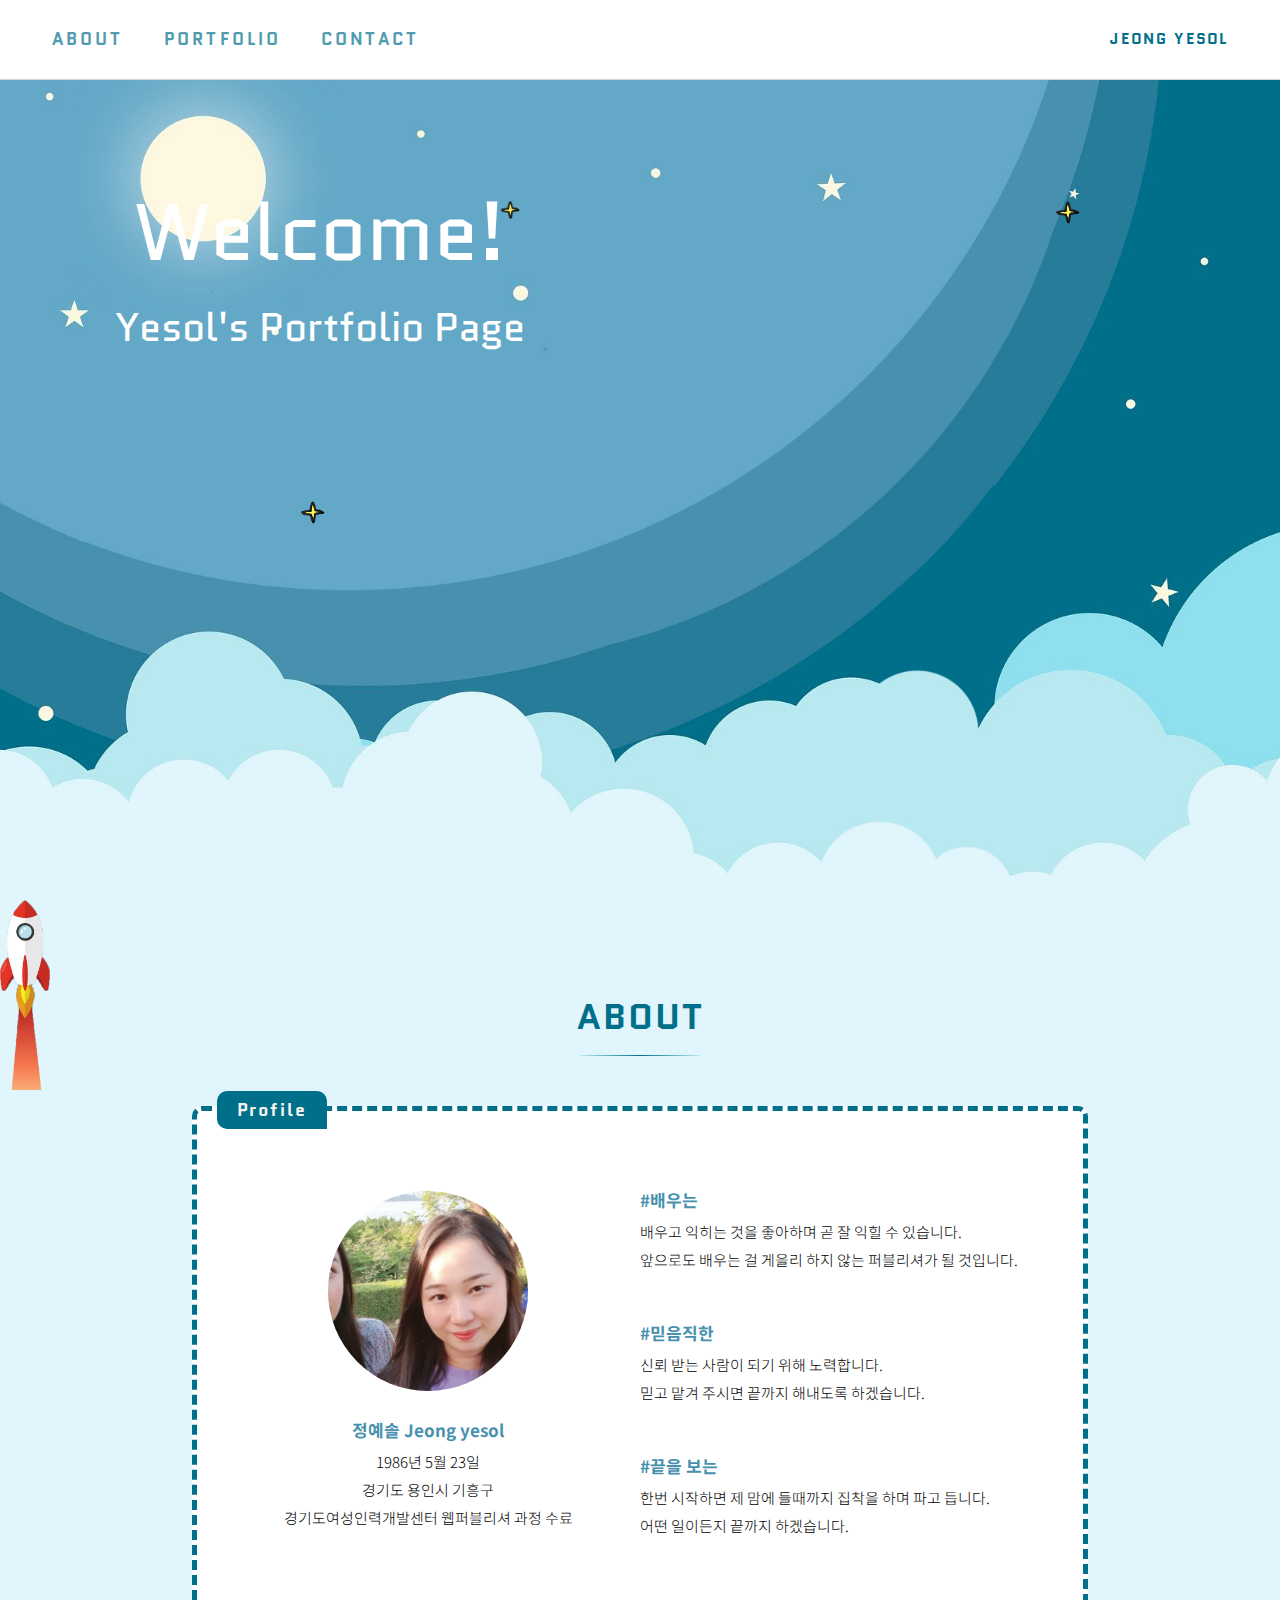
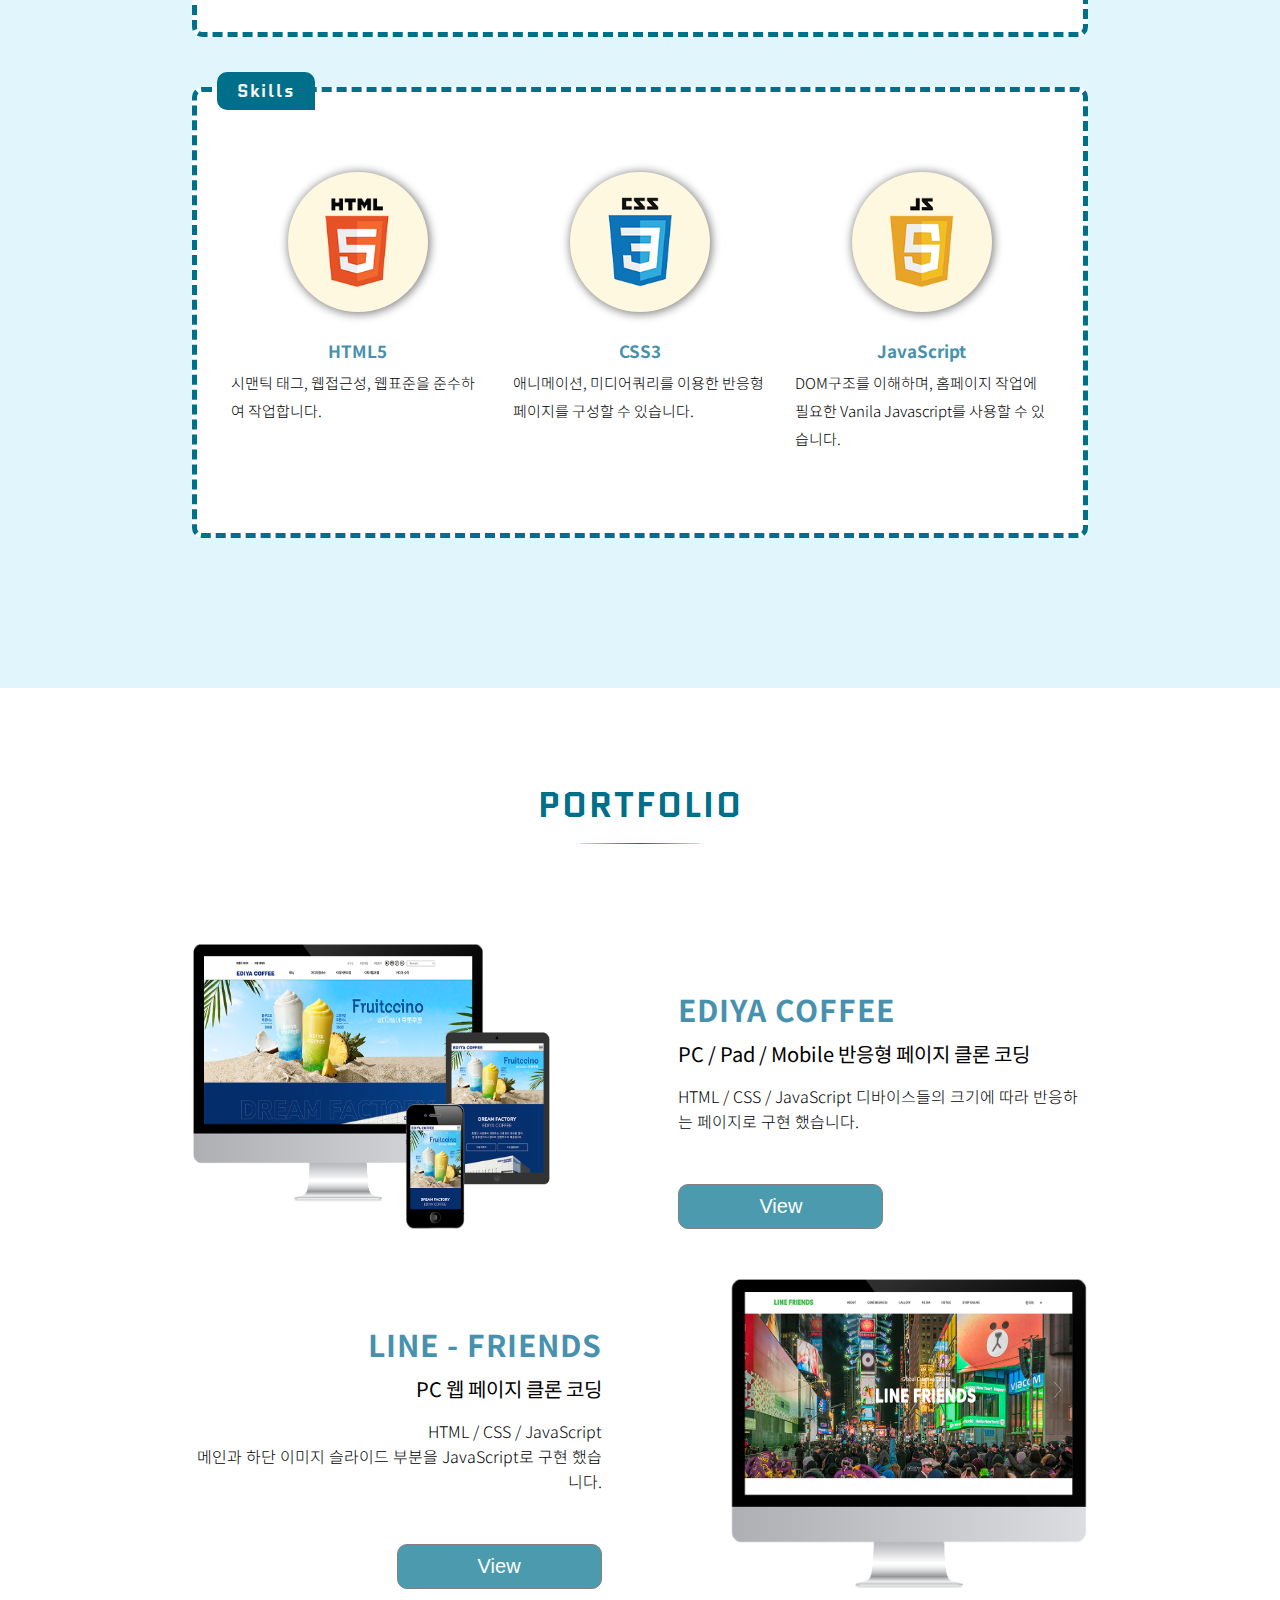
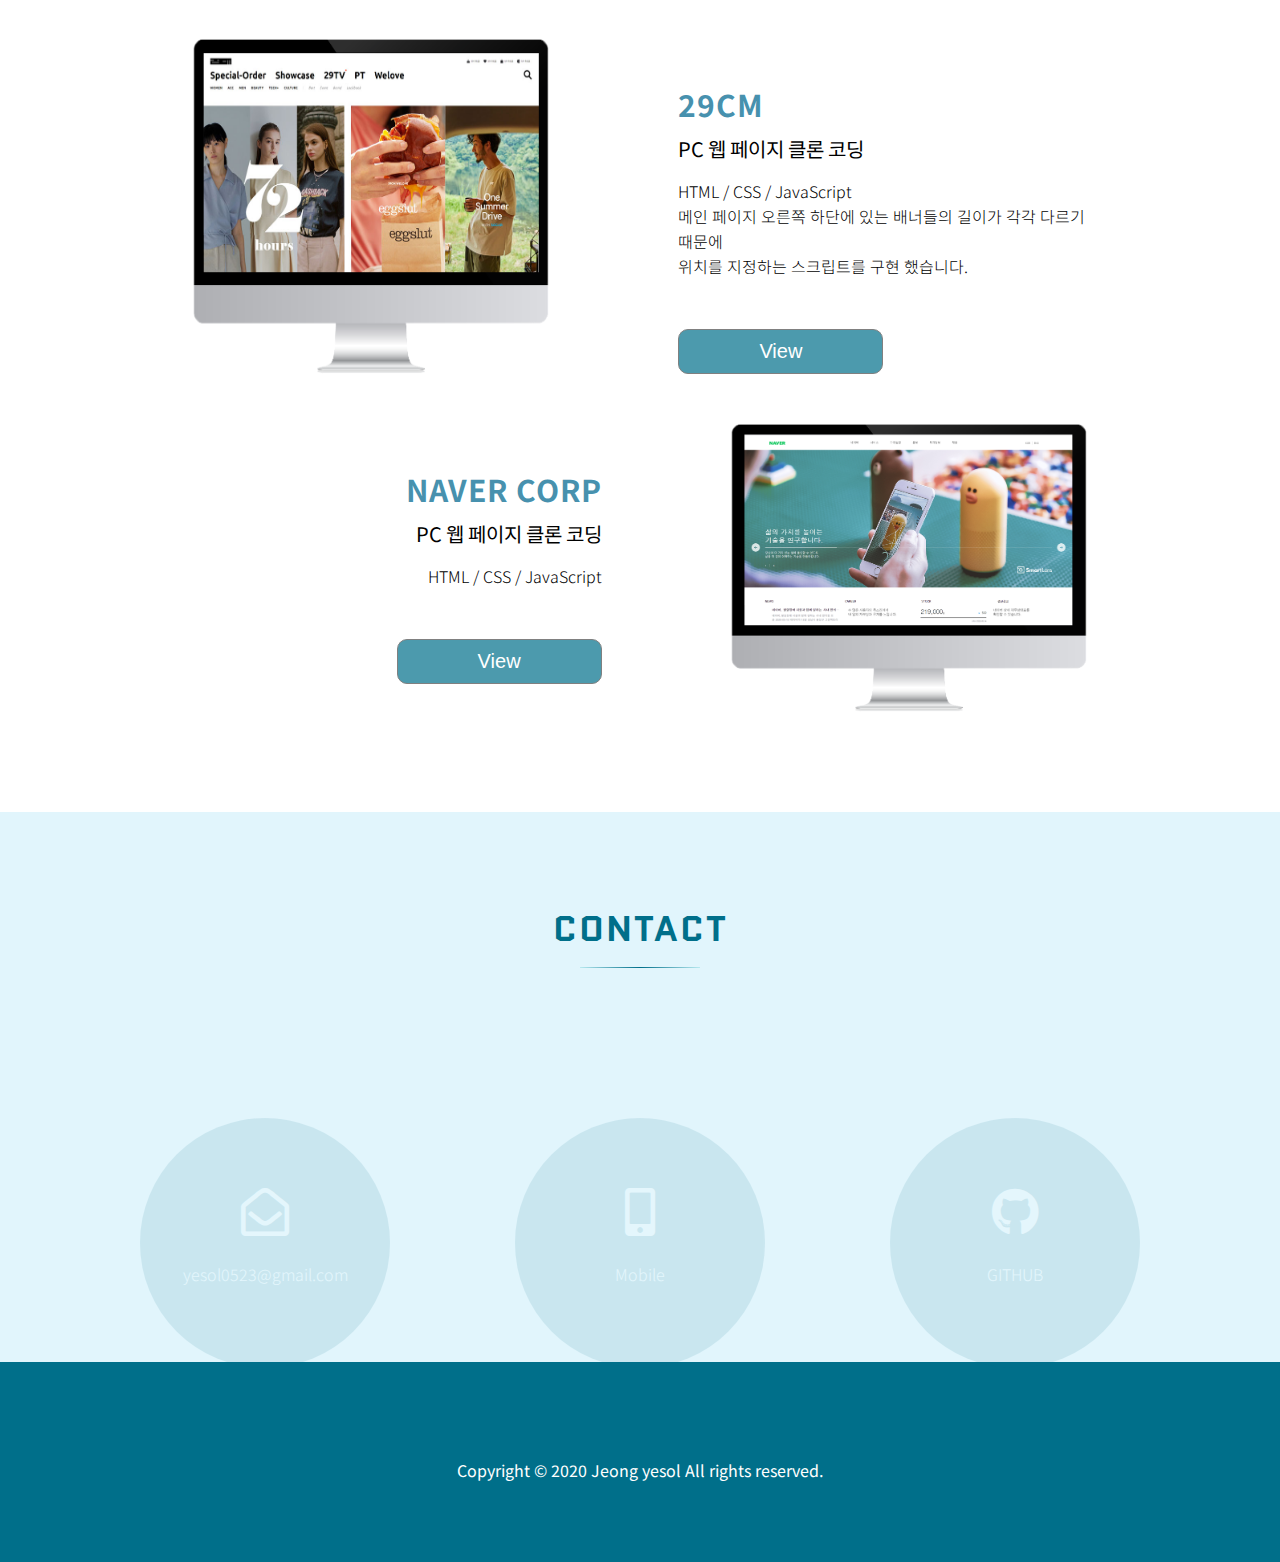
==== index.html @ 44c4c48d "모바일 버전 햄버거 버튼 생성" ====
<!DOCTYPE html>
<html lang="en">

<head>
    <meta charset="UTF-8">
    <meta name="viewport" content="width=device-width, initial-scale=1.0">
    <link rel="stylesheet" href="css/reset.css">
    <link rel="stylesheet" href="css/main.css">
    <link rel="stylesheet" media="screen and (max-width: 980px)" href="css/pad.css">
    <link rel="stylesheet" media="screen and (max-width: 640px)" href="css/mobile.css">
    <link href="https://fonts.googleapis.com/css2?family=Noto+Sans+KR:wght@100;300;400;500;700;900&display=swap"
        rel="stylesheet">
    <link href="https://fonts.googleapis.com/css2?family=Quantico:ital,wght@0,400;0,700;1,400;1,700&display=swap"
        rel="stylesheet">
    <link href="https://cdnjs.cloudflare.com/ajax/libs/font-awesome/5.13.0/css/all.min.css" rel="stylesheet">
    <title>정예솔 Portfolio</title>
</head>

<body>
    <div class="wrap">
        <header>
            <h1>JEONG YESOL</h1>
            <a href="">
                <span></span>
                <span></span>
                <span></span>
            </a>
            <ul>
                <li><a href="#about">ABOUT</a></li>
                <li><a href="#portfolio">PORTFOLIO</a></li>
                <li><a href="#contact">CONTACT</a></li>
            </ul>
        </header>
        <div id="main_visual">
            <div class="main_visual_text">
                <h2>Welcome!</h2>
                <p>Yesol's Portfolio Page</p>
            </div>
            <div class="star">
                <img src="img/star.png" alt="">
                <img src="img/star.png" alt="">
                <img src="img/star.png" alt="">
                <img src="img/rocket.png" alt="">
            </div>
        </div>

        <section>
            <article id="about">
                <h2>ABOUT</h2>
                <div class='line'></div>
                <ul>
                    <li class="about_profile">
                        <h3>Profile</h3>
                        <div class="profile_img_text">
                            <div>
                                <div class="profile_img"></div>
                                <h5>정예솔 Jeong yesol</h5>
                                <p> 1986년 5월 23일<br>
                                    경기도 용인시 기흥구<br>
                                    경기도여성인력개발센터 웹퍼블리셔 과정 수료<br>
                                </p>
                            </div>
                            <ul>
                                <li>
                                    <h5>#배우는</h5>
                                    <p>배우고 익히는 것을 좋아하며 곧 잘 익힐 수 있습니다.<br>
                                        앞으로도 배우는 걸 게을리 하지 않는 퍼블리셔가 될 것입니다.
                                    </p>
                                </li>
                                <li>
                                    <h5>#믿음직한</h5>
                                    <p>신뢰 받는 사람이 되기 위해 노력합니다.<br>
                                        믿고 맡겨 주시면 끝까지 해내도록 하겠습니다.
                                    </p>
                                </li>
                                <li>
                                    <h5>#끝을 보는</h5>
                                    <p>한번 시작하면 제 맘에 들때까지 집착을 하며 파고 듭니다.<br>
                                        어떤 일이든지 끝까지 하겠습니다.
                                    </p>
                                </li>
                            </ul>
                        </div>
                    </li>
                    <li class="about_skill">
                        <h3>Skills</h3>
                        <ul>
                            <li>
                                <div class="html_icon"></div>
                                <div class="skill_desc">
                                    <h5>HTML5</h5>
                                    <p>시맨틱 태그, 웹접근성, 웹표준을 준수하여 작업합니다.
                                    </p>
                                </div>
                            </li>
                            <li>
                                <div class="css_icon"></div>
                                <div class="skill_desc">
                                    <h5>CSS3</h5>
                                    <p>애니메이션, 미디어쿼리를 이용한 반응형 페이지를 구성할 수 있습니다.
                                    </p>
                                </div>
                            </li>
                            <li>
                                <div class="js_icon"></div>
                                <div class="skill_desc">
                                    <h5>JavaScript</h5>
                                    <p>DOM구조를 이해하며, 홈페이지 작업에 필요한
                                        Vanila Javascript를 사용할 수 있습니다.
                                    </p>
                                </div>
                            </li>
                        </ul>
                    </li>
                </ul>
            </article>
            <article id="portfolio">
                <h2>PORTFOLIO</h2>
                <div class='line'></div>
                <ul>
                    <li class="portfolio_ediya">
                        <img src="img/ediya_site.png" alt="이디야페이지">
                        <div class="portfolio_text">
                            <h3>EDIYA COFFEE</h3>
                            <h4>PC / Pad / Mobile 반응형 페이지 클론 코딩</h4>
                            <p>HTML / CSS / JavaScript
                                디바이스들의 크기에 따라 반응하는 페이지로 구현 했습니다.
                            </p>
                            <button type="button"
                                onclick="window.open('https://yesoljeong.github.io/ediya/') ">View</button>
                        </div>
                    </li>
                    <li class="portfolio_linefriend">
                        <img src="img/line_imac.png" alt="라인페이지">
                        <div class="portfolio_text">
                            <h3>LINE - FRIENDS</h3>
                            <h4>PC 웹 페이지 클론 코딩</h4>
                            <p>HTML / CSS / JavaScript<br>
                                메인과 하단 이미지 슬라이드 부분을 JavaScript로 구현 했습니다.
                            </p>
                            <button type="button"
                                onclick="window.open('https://yesoljeong.github.io/line-friends/') ">View</button>
                        </div>
                    </li>
                    <li class="portfolio_ediya">
                        <img src="img/29cm.png" alt="29cm페이지">
                        <div class="portfolio_text">
                            <h3>29CM</h3>
                            <h4>PC 웹 페이지 클론 코딩</h4>
                            <p>HTML / CSS / JavaScript<br>
                                메인 페이지 오른쪽 하단에 있는 배너들의 길이가 각각 다르기 때문에<br>
                                위치를 지정하는 스크립트를 구현 했습니다.
                            </p>
                            <button type="button"
                                onclick="window.open('https://yesoljeong.github.io/29CM/') ">View</button>
                        </div>
                    </li>
                    <li class="portfolio_naver">
                        <img src="img/naver.png" alt="네이버페이지">
                        <div class="portfolio_text">
                            <h3>NAVER CORP</h3>
                            <h4>PC 웹 페이지 클론 코딩</h4>
                            <p>HTML / CSS / JavaScript</p>
                            <button type="button"
                                onclick="window.open('https://yesoljeong.github.io/29CM/') ">View</button>
                        </div>
                    </li>
                </ul>
            </article>
            <article id="contact">
                <h2>CONTACT</h2>
                <div class='line'></div>
                <ul>
                    <li>
                        <a href="mailto:yongssol@naver.com">
                            <div><i class="far fa-envelope-open fa-3x"></i></div>
                            <p>yesol0523@gmail.com</p>
                        </a>
                    </li>
                    <li>
                        <a href="tel:01044612232">
                            <div><i class="fas fa-mobile-alt fa-3x"></i></div>
                            <p>Mobile</p>
                        </a>
                    </li>
                    <li>
                        <a href="https://github.com/yesoljeong">
                            <div><i class="fab fa-github fa-3x"></i></div>
                            <p>GITHUB</p>
                        </a>
                    </li>
                </ul>
            </article>
        </section>
        <footer>
            <h6>Copyright © 2020 Jeong yesol All rights reserved.</h6>
        </footer>
    </div>


</body>
<script>
    window.addEventListener('scroll', scrollWork, {
        passive: true // 스크롤 성능 향상을 위한 옵션으로 true일 경우, 스크롤을 위해 블록되는 것을 방지한다. 사용하지 않을 경우 크롬에서 경고 발생
    });

    const html = document.querySelector('html');
    const headerUl = document.querySelector('header ul');
    const contactLis = document.querySelectorAll('#contact li')
    console.log(contactLis)

    function scrollWork() {
        // 스크롤이 어느정도 되면 headerA들에 하나씩 class on을 붙인다
        // 스크롤탑이 740은 넘고 1630이하까지 되면 첫번째 A에 on을 붙인다
        // 1640이 되면 두번째 A에 on을 붙인다
        // 3215가 되면 세번째 A에 on을 붙인다 
        if (html.scrollTop > 740 && html.scrollTop < 1600) {
            headerUl.children[0].children[0].className = 'on'
        } else {
            headerUl.children[0].children[0].className = ''
        }

        if (html.scrollTop > 1600 && html.scrollTop < 3000) {
            headerUl.children[1].children[0].className = 'on'
        } else {
            headerUl.children[1].children[0].className = ''
        }

        if (html.scrollTop > 3500) {

            headerUl.children[2].children[0].className = 'on'
            for (let i = 0; i < contactLis.length; i++) {
                contactLis[i].classList.add('ani')
            }
        } else {
            headerUl.children[2].children[0].className = ''
            for (let i = 0; i < contactLis.length; i++) {
                contactLis[i].classList.remove('ani')
            }
        }
    }

    const headerABtn = document.querySelector('header a')

    headerABtn.addEventListener('click', headerBtn);

    function headerBtn(e) {
        e.preventDefault()
        if(headerABtn.classList.contains('on')){
            headerABtn.classList.remove('on')
        }else{
            headerABtn.classList.add('on')
        }
    }
</script>

</html>
---- css/main.css ----
html,
body,
.wrap {
    height: 100%;
    background-color: #E1F5FC;
}

/* HEADER */
header {
    display: flex;
    justify-content: center;
    flex-direction: row-reverse;
    align-items: center;
    background-color: #fff;
    border-bottom: 1px solid #D5D5D5;
    position: fixed;
    top: 0;
    left: 0;
    right: 0;
    z-index: 1;
    height: 80px;
}

header h1 {
    font-size: 15px;
    width: 60%;
    text-align: right;
    font-family: 'Quantico', sans-serif;
    letter-spacing: 2px;
    color: #006F8A;
    font-weight: 900;
}

header button{
    display:none;
}

header ul {
    display: flex;
}

header ul li {
    color: #000;
}

header ul li a {
    display: block;
    color: rgb(0, 111, 138, 0.7);
    font-size: 17px;
    font-weight: 700;
    font-family: 'Quantico', sans-serif;
    padding: 20px 40px 20px 0;
    letter-spacing: 3px;
}

header ul li a:hover {
    color: rgb(0, 111, 138, 1);
}

header ul li a.on {
    color: rgb(0, 111, 138, 1);
}

/* main visual */
#main_visual {
    width: 100%;
    height: 100%;
    background: url('../img/main_visual.jpg');
    background-size: cover;
    background-repeat: no-repeat;
    background-position: right bottom;
    margin: 0 auto;
    background-color: #050641;
    background-position: bottom center;
}

#main_visual .main_visual_text {
    width: 50%;
    height: 100%;
    vertical-align: middle;
    text-align: center;
    font-size: 500%;
    padding-top: 15%;
    font-family: 'Quantico', sans-serif;
    font-weight: 500;
    color: #fff;
}

#main_visual .main_visual_text p {
    margin-top: 35px;
    font-size: 50%;
}

#main_visual .star img {
    position: absolute;
    animation-iteration-count: infinite;
    animation-timing-function: ease-in-out;
}

@keyframes star1 {
    0% {
        opacity: 1;
    }

    30% {
        transform: scale(1.2);
    }

    to {
        opacity: 0;
        transform: rotate(80deg);
    }
}

#main_visual .star img:nth-child(1) {
    top: 200px;
    right: 200px;
    width: 25px;
    animation-name: star1;
    animation-duration: 1.7s;
}

@keyframes star2 {
    0% {
        opacity: 1;
    }

    30% {
        transform: scale(1.2);
    }

    to {
        opacity: 0;
        transform: rotate(-100deg);
    }
}

#main_visual .star img:nth-child(2) {
    top: 500px;
    left: 300px;
    width: 25px;
    animation-name: star2;
    animation-duration: 1.8s;
}

@keyframes star3 {
    0% {
        opacity: 1;
    }

    30% {
        transform: scale(1.2);
    }

    to {
        opacity: 0;
        transform: rotate(60deg);
    }
}

#main_visual .star img:nth-child(3) {
    top: 200px;
    left: 500px;
    width: 20px;
    animation-name: star3;
    animation-duration: 2s;
}

@keyframes rocket {
    0% {
        opacity: 0;
        bottom: 100px;
        right: 100px;
    }

    30% {
        opacity: 1;
        transform: scale(1.2);
        bottom: 50%;
        right: 15%;
        transform: rotate(-30deg);
    }

    70% {
        bottom: 70%;
        transform: rotate(-90deg);
    }

    100% {
        opacity: 0;
        bottom: 60%;
        right: 80%;
        transform: rotate(-110deg);
    }
}

#main_visual .star img:nth-child(4) {
    width: 50px;
    animation-name: rocket;
    animation-duration: 5s;
}

/* ABOUT SECTION */
#about,
#contact {
    width: 100%;
    background-color: #E1F5FC;
    padding: 100px 0;
}

section h2 {
    text-align: center;
    font-size: 35px;
    font-weight: 700;
    font-family: 'Quantico', sans-serif;
    letter-spacing: 2px;
    color: #006F8A;
}

section .line {
    background: linear-gradient(to right, #B8E9F0, #006F8A, #B8E9F0);
    width: 120px;
    height: 1px;
    margin: 20px auto 50px auto;
}

#about>ul {
    width: 70%;
    margin: 0 auto;
}

#about>ul>li {
    background-color: #fff;
    border-radius: 10px;
    padding: 80px 20px;
    margin-bottom: 50px;
    border: 5px dashed #006F8A;
}

#about ul li h3 {
    font-size: 1.1rem;
    text-align: left;
    font-weight: 300;
    font-family: 'Quantico', sans-serif;
    margin: 30px auto;
    letter-spacing: 1px;
    position: absolute;
    top: -50px;
    padding: 10px 20px;
    background-color: #006F8A;
    border-radius: 10px 10px 0 10px;
    font-weight: 700;
    color: #F5F2EF;
    letter-spacing: 2px;
}

#about h5 {
    margin-bottom: 10px;
    text-align: center;
    font-weight: 700;
    font-size: 17px;
    color:#4791AE;
}

#about p{
    line-height: 28px;
    font-size: 15px;
    font-weight: 300;
}

/* ABOUT PROFILE */
#about .about_profile {
    position: relative;
}

#about .about_profile .profile_img_text {
    display: flex;
    justify-content: space-around;
    align-items: flex-start;
    font-family: 'Noto Sans KR', sans-serif;
}

#about .about_profile .profile_img_text>div {
    width: 40%;
    margin: 0 auto 20px auto;
    text-align: center;
    background-color: #fff;
    border-radius: 10px;
}

#about .about_profile .profile_img_text .profile_img{
    background-image: url('../img/yesol.jpg');
    background-repeat: no-repeat;
    background-size:350px;
    background-position: -150px -50px;
    border-radius: 60%;
    margin: 0 auto 30px auto;
    width:200px;
    height:200px;
}

#about .about_profile .profile_img_text ul h5 {
    text-align: left;
}

#about .about_profile .profile_img_text ul {
    width: 50%;
}

#about .about_profile .profile_img_text ul li {
    margin-bottom: 50px;
}

#about .about_profile .profile_img_text ul li:last-child {
    margin-bottom: 0;
}

/* ABOUT SKILL */
#about .about_skill {
    position: relative;
}

#about .about_skill ul {
    display: flex;
    justify-content: center;
    margin: 0 auto;
}

#about .about_skill ul li {
    margin: 0 auto;
    width:30%;
}

#about .about_skill ul li div:nth-child(1) {
    background-color: #FEF8E0;
    background-size: 65px;
    background-repeat: no-repeat;
    background-position: center;
    width: 140px;
    height: 140px;
    margin: 0 auto 30px auto;
    border-radius: 50%;
    box-shadow: 1px 1px 10px 1px gray;
}

#about .about_skill ul li .html_icon {
    background-image: url('../img/html_icon.png');
}

#about .about_skill ul li .css_icon {
    background-image: url('../img/css_icon.png');
}

#about .about_skill ul li .js_icon {
    background-image: url('../img/js_icon.png');
}

#about .about_skill ul li .skill_desc {
    font-family: 'Noto Sans KR', sans-serif;
}


/* PORTFOLIO SECTION */
#portfolio {
    width: 100%;
    padding: 100px 0;
    background-color: #fff;
}

#portfolio ul li {
    display: flex;
    justify-content: space-around;
    margin-bottom: 100px;
    padding-top: 50px;
    width: 80%;
    margin: 0 auto;
}

#portfolio ul li img {
    background: #fff;
    width: 35%;
}

#portfolio ul li .portfolio_text {
    width: 40%;
    margin-top: 50px;
}

#portfolio ul li:nth-child(2n) .portfolio_text{
    text-align: right;
}

#portfolio ul li .portfolio_text h3 {
    font-size: 30px;
    margin-bottom: 20px;
    font-weight: 700;
    letter-spacing: 1px;
    font-family: 'Noto Sans KR', sans-serif;
    color:#4791AE;
}

#portfolio ul li .portfolio_text h4 {
    font-size: 20px;
    margin-bottom: 20px;
    font-family: 'Noto Sans KR', sans-serif;
}

#portfolio ul li .portfolio_text p {
    margin-bottom: 50px;
    line-height: 25px;
    font-weight: 300;
    font-family: 'Noto Sans KR', sans-serif;
}

#portfolio ul li .portfolio_text button {
    padding: 10px 80px;
    font-size: 20px;
    background-color: rgba(0, 111, 138, 0.7);
    border: 1px solid grey;
    cursor: pointer;
    color: #fff;
    border-radius: 10px;
}

#portfolio ul li .portfolio_text button:hover {
    background-color: rgba(0, 111, 138, 1);
}

#portfolio ul li:nth-child(2n) {
    flex-direction: row-reverse;
}

#portfolio ul li:nth-child(2n).portfolio_text {
    text-align: right;
}

/* CONTACT SECTION */
#contact {
    width: 100%;
    height:550px;
    background-color: #E1F5FC;
    padding: 100px 0;
}

#contact ul {
    display: flex;
    justify-content: space-between;
    align-items: center;
    margin: 0 auto;
    width: 1000px;
    margin-bottom: 100px;
    position: relative;
}

#contact ul li {
    width: 250px;
    height: 250px;
    background-color: #006F8A;
    border-radius: 50%;
    padding: 40px 0;
    position: absolute;
    top:100px;
    bottom:-50px;
    opacity: 0.1;
}

#contact ul li.ani{
    opacity: 1;
    top:0;
    transition: all .5s ease;
}

#contact ul li:nth-child(2) {
    left:50%;
    transform: translate(-50%);
    transition-delay: .2s;
}

#contact ul li:nth-child(3) {
    right:0;
    transition-delay: .4s;
}

/* #contact ul li::before {
    position: absolute;
    top: 0;
    content: "";
    display: block;
    width: 250px;
    height: 250px;
    border-radius: 50%;
    background-color: gray;
    opacity: 0.7;
} */

#contact ul li:hover {
    animation-name: contact-ani;
    animation-timing-function: linear;
    animation-iteration-count: infinite;
    animation-direction: alternate;
    animation-duration: .5s;
}

@keyframes contact-ani {
    0% {
        top:-10px;
    }

    100% {
        top:0
    }
}

#contact ul li div {
    margin: 30px 0 10px 0;
    text-align: center;
}

#contact ul li i {
    color: #fff;
    margin: 0 auto;
}

#contact ul li a p {
    font-weight: 100;
    display: block;
    margin: 0 auto;
    text-align: center;
    padding: 20px;
    color: #fff;
    font-family: 'Noto Sans KR', sans-serif;
    font-weight: 300;
}

/* FOOTER */
footer {
    height: 200px;
    background: #006F8A;
    color: #fff;
    text-align: center;
    padding-top: 100px;
    font-family: 'Noto Sans KR', sans-serif;
}
---- css/pad.css ----
/* header */
header {
    padding: 0 20px;
}

/* main visual */
#main_visual {
    background-size: cover;
}

#main_visual .main_visual_text {
    width: 100%;
    margin-top: 50px;
}

#main_visual .main_visual_text p {
    font-size: 50%;
    margin-top: 20px;
}

#main_visual .star img:nth-child(1) {
    top: 400px;
}

#main_visual .star img:nth-child(2) {
    top: 300px;
    left: 100px;
}

#main_visual .star img:nth-child(3) {
    left:200px;
    top: 600px;
}

/* ABOUT */
#about>ul {
    width: 90%;
}

#about ul li {
    flex: 100%;
}

#portfolio ul li {
    width: 100%;
}

#portfolio ul li img {
    background: #fff;
    width: 50%;
    margin: 0 30px;
}

#portfolio ul li .portfolio_text {
    width: 30%;
}

#portfolio ul li .portfolio_text h3 {
    font-size: 25px;
}

#portfolio ul li .portfolio_text h4 {
    font-size: 18px;
    line-height: 25px;
}

#portfolio ul li .portfolio_text p {
    font-size: 15px;
}

/* CONTACT */
#contact ul {
    width: 90%;
}
---- css/mobile.css ----
/* HEADER */
header {
    border: 1px solid red;
}

header a {
    display: block;
    position: absolute;
    left: 20px;
    top: 30px;
    padding: 0;
    width: 25px;
    height: 25px;
}

header a.on span:nth-child(1) {
    transform: rotate(45deg);
    transform-origin:left top;
    transition: all .3s ease;
}

header a.on span:nth-child(2) {
    display: none;
}

header a.on span:nth-child(3) {
    transform : rotate(-45deg);
    transform-origin:left bottom;
    transition: all .3s ease;
}

header a span {
    width: 25px;
    height: 3px;
    background-color: #000;
    position: absolute;
    top: 0;
    border-radius: 10px;
}

header a span:nth-child(1) {
    top: 0;
}

header a span:nth-child(2) {
    top: 8px;
}

header a span:nth-child(3) {
    top: 16px;
}

header ul {
    border: 1px solid red;
    flex-flow: column;
    display: none;
}

header ul.on {
    display: block;
}

header h1{
    width:100%;
}

/* ABOUT */
#about>ul>li {
    padding: 30px 0;
}

#about .about_profile .profile_img_text {
    flex-flow: column;
}

#about .about_profile .profile_img_text>div {
    width: 80%;
}

#about .about_profile .profile_img_text p {
    width: 100%;
}

#about .about_profile .profile_img_text ul {
    width: 85%;
    margin: 0 auto;
}

#about .about_profile .profile_img_text ul li {
    text-align: center;
    background-color: #E1F5FC;
    padding: 10px;
}

#portfolio ul li .portfolio_text button {
    border: 1px solid red;
}

#about .about_skill ul {
    flex-flow: column;
}

#about .about_skill ul li {
    margin: 20px auto;
    text-align: center;
    width: 80%;
}

/* PORTFOLIO */
#portfolio {
    padding: 30px;
}

#portfolio ul li,
#portfolio ul li:nth-child(2n) {
    flex-flow: column;
}

#portfolio ul li img {
    margin: 0 auto;
}

#portfolio ul li .portfolio_text {
    width: 80%;
    margin: 50px auto;
}

#portfolio ul li .portfolio_text h4 {
    font-size: 16px;
}

#portfolio ul li .portfolio_text p {
    margin-bottom: 10px;
}

/* CONTACT */
#contact {
    height: 100%;
    padding: 50px;
}

#contact ul,
#contact ul li.ani {
    position: static;
    flex-flow: column;
}

#contact ul li:nth-child(1),
#contact ul li:nth-child(2),
#contact ul li:nth-child(3) {
    position: static;
    margin-bottom: 50px;
}

#contact ul li:nth-child(2) {
    left: 0;
    transform: translate(0%);
}
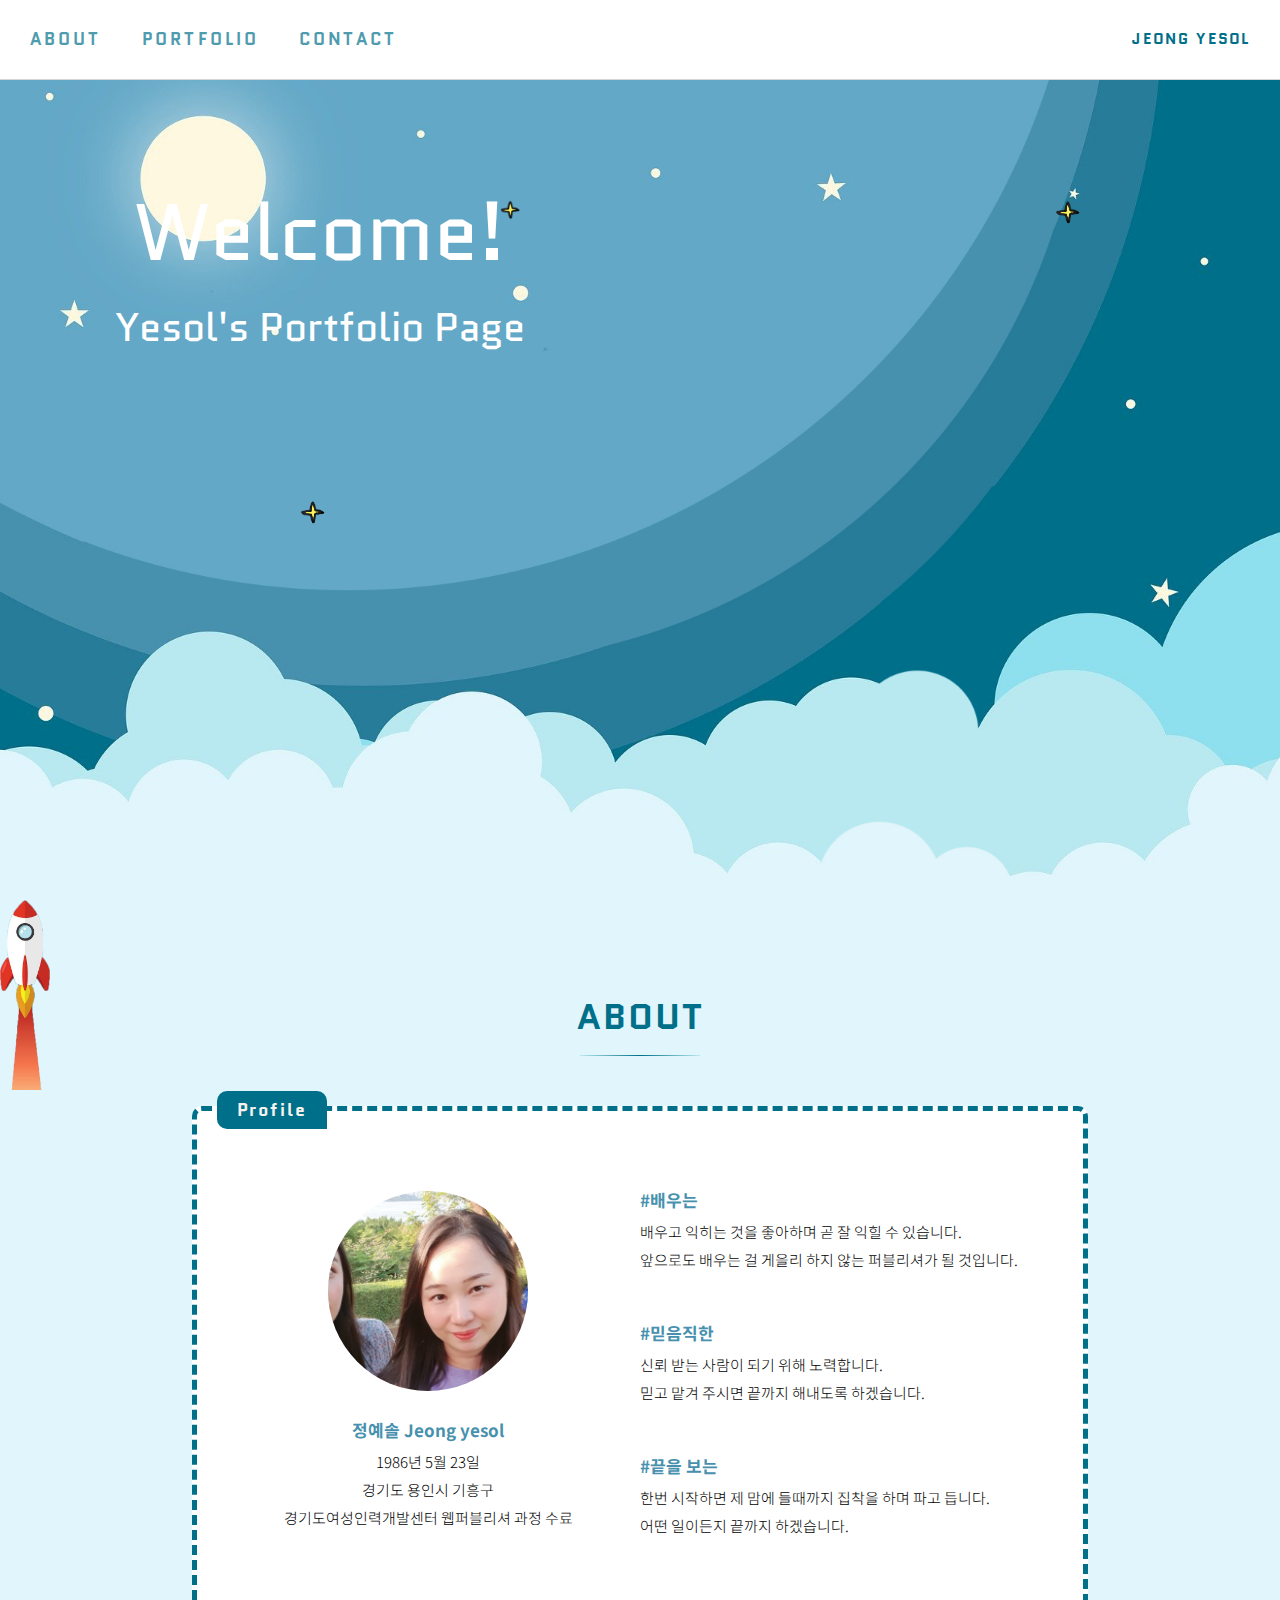
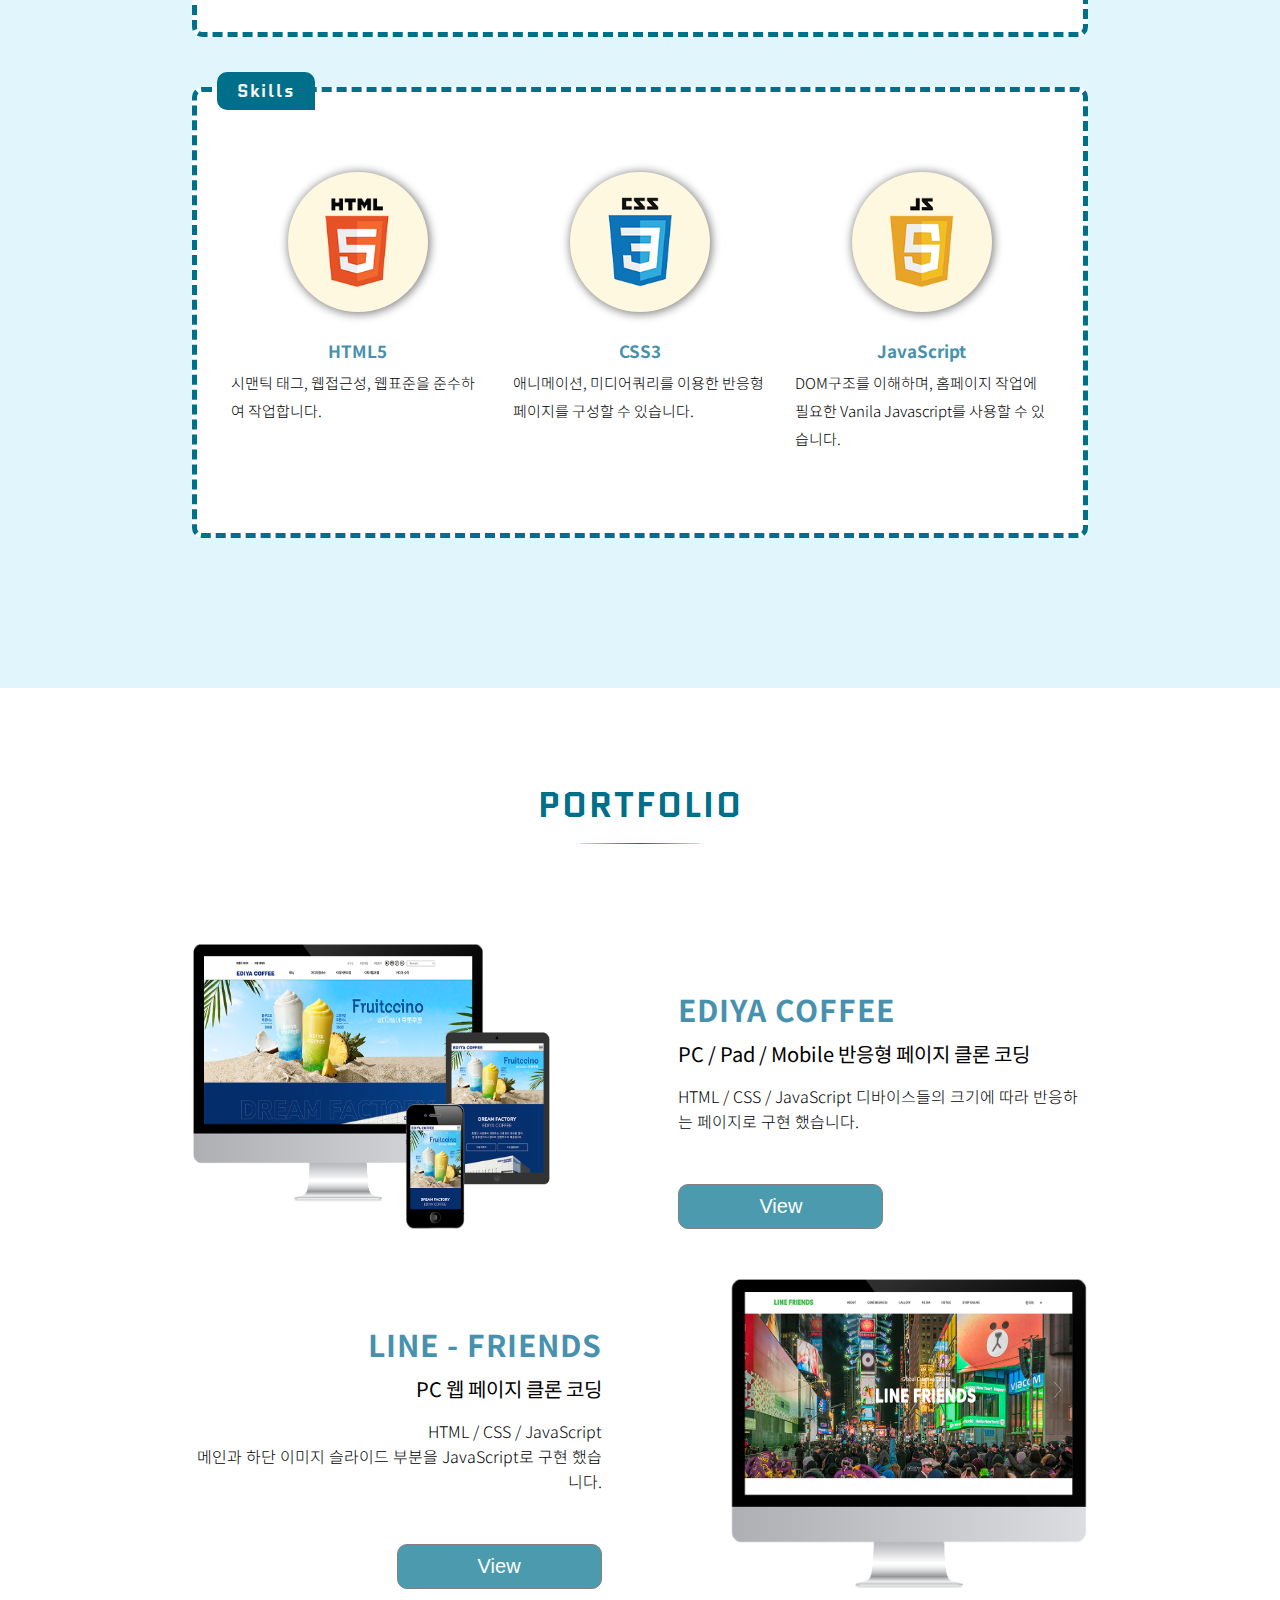
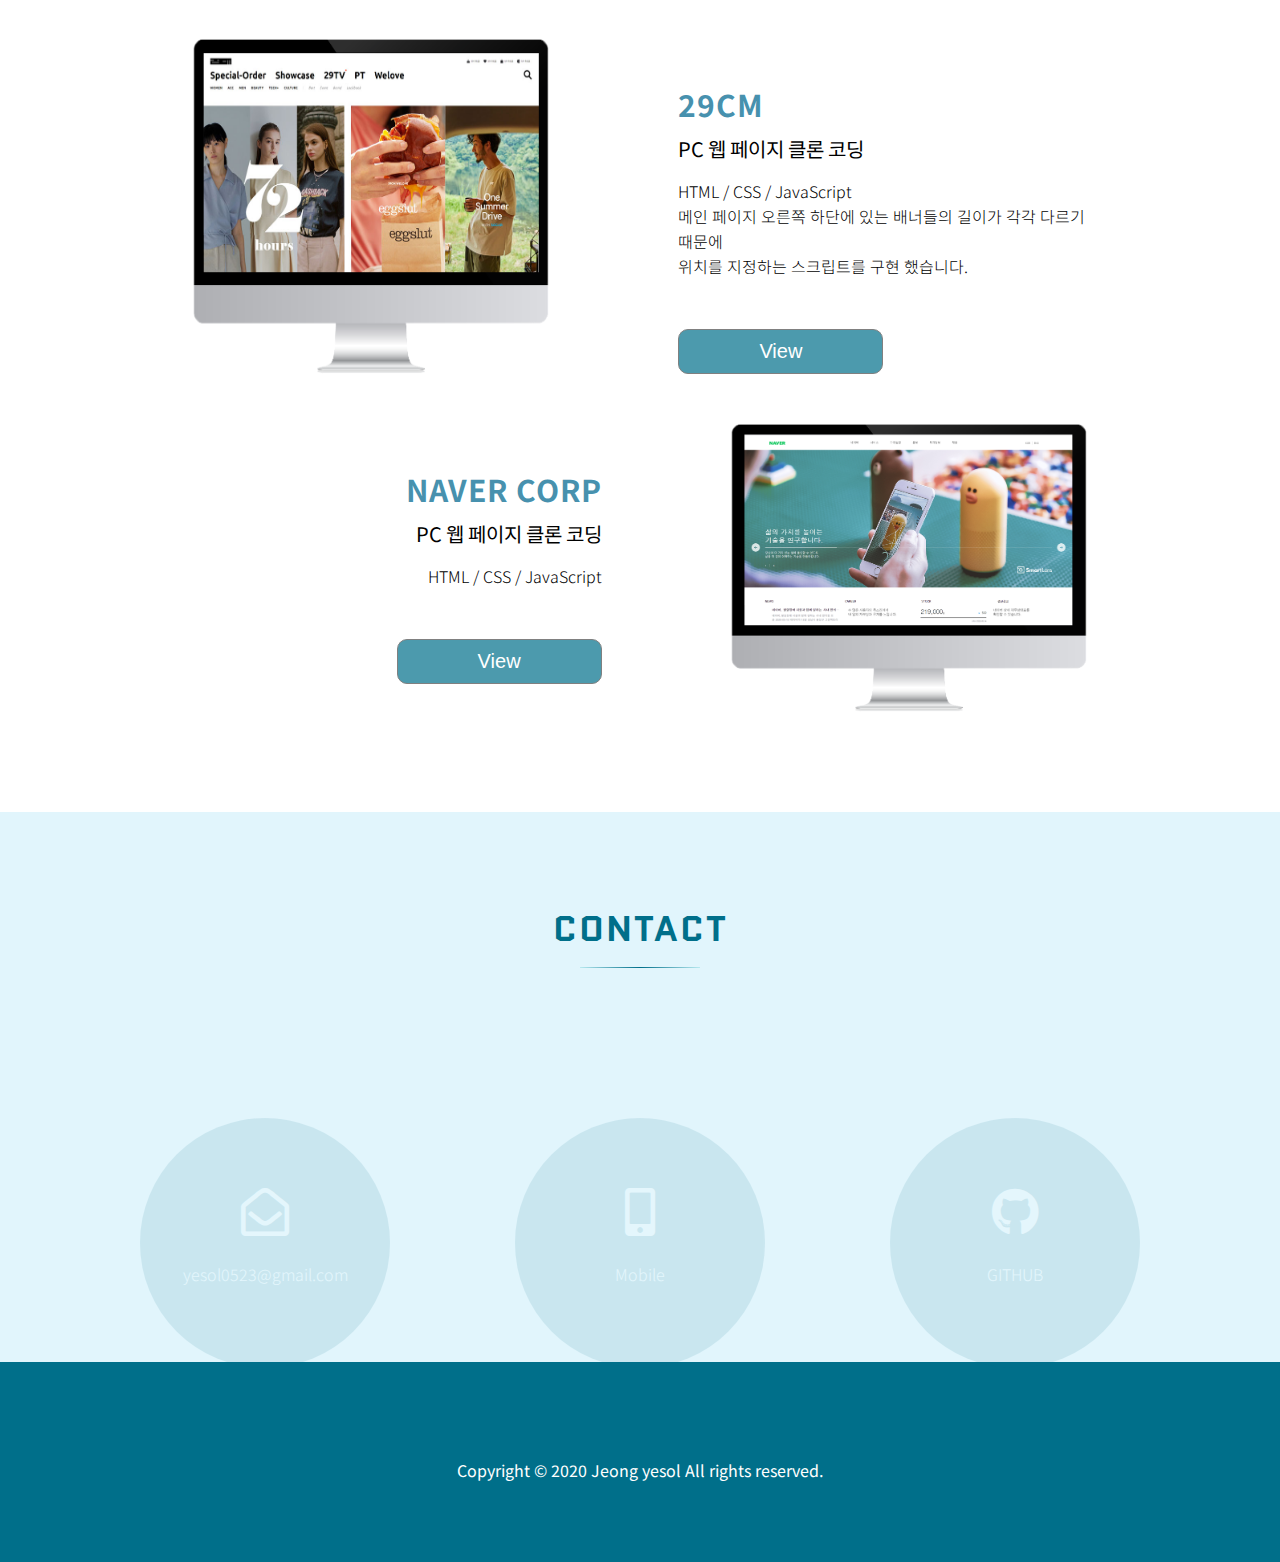
==== commit 413db6c4: "모바일 헤더 부분 수정" ====
--- a/index.html
+++ b/index.html
@@ -20,7 +20,7 @@
     <div class="wrap">
         <header>
             <h1>JEONG YESOL</h1>
-            <a href="">
+            <a href="" class="hambuger">
                 <span></span>
                 <span></span>
                 <span></span>
@@ -206,8 +206,7 @@
 
     const html = document.querySelector('html');
     const headerUl = document.querySelector('header ul');
-    const contactLis = document.querySelectorAll('#contact li')
-    console.log(contactLis)
+    const contactLis = document.querySelectorAll('#contact li');
 
     function scrollWork() {
         // 스크롤이 어느정도 되면 headerA들에 하나씩 class on을 붙인다
@@ -227,7 +226,6 @@
         }
 
         if (html.scrollTop > 3500) {
-
             headerUl.children[2].children[0].className = 'on'
             for (let i = 0; i < contactLis.length; i++) {
                 contactLis[i].classList.add('ani')
@@ -240,18 +238,22 @@
         }
     }
 
-    const headerABtn = document.querySelector('header a')
+    const headerABtn = document.querySelector('header .hambuger');
+    // console.log(headerABtn)
 
     headerABtn.addEventListener('click', headerBtn);
 
     function headerBtn(e) {
         e.preventDefault()
         if(headerABtn.classList.contains('on')){
-            headerABtn.classList.remove('on')
+            headerABtn.classList.remove('on');
+            headerUl.classList.remove('on');
         }else{
-            headerABtn.classList.add('on')
+            headerABtn.classList.add('on');
+            headerUl.classList.add('on');
         }
     }
+
 </script>
 
 </html>--- a/css/main.css
+++ b/css/main.css
@@ -29,6 +29,8 @@
     letter-spacing: 2px;
     color: #006F8A;
     font-weight: 900;
+    position: absolute;
+    right:30px;
 }
 
 header button{
@@ -37,6 +39,8 @@
 
 header ul {
     display: flex;
+    position: absolute;
+    left:30px;
 }
 
 header ul li {
--- a/css/mobile.css
+++ b/css/mobile.css
@@ -1,9 +1,9 @@
 /* HEADER */
 header {
-    border: 1px solid red;
+    /* border: 1px solid red; */
 }
 
-header a {
+header .hambuger {
     display: block;
     position: absolute;
     left: 20px;
@@ -51,13 +51,27 @@
 }
 
 header ul {
-    border: 1px solid red;
+    display: none;
     flex-flow: column;
-    display: none;
+    position: absolute;
+    top:80px;
+    left:-1000px;
+    transition: all .5s linear;
+    opacity: 0;
+    width:0;
 }
 
 header ul.on {
-    display: block;
+    display:block;
+    background-color:#fff;
+    width:100%;
+    left:0;
+    opacity: 1;
+}
+
+header ul li{
+    border:1px solid red;
+    padding-left:20px;
 }
 
 header h1{
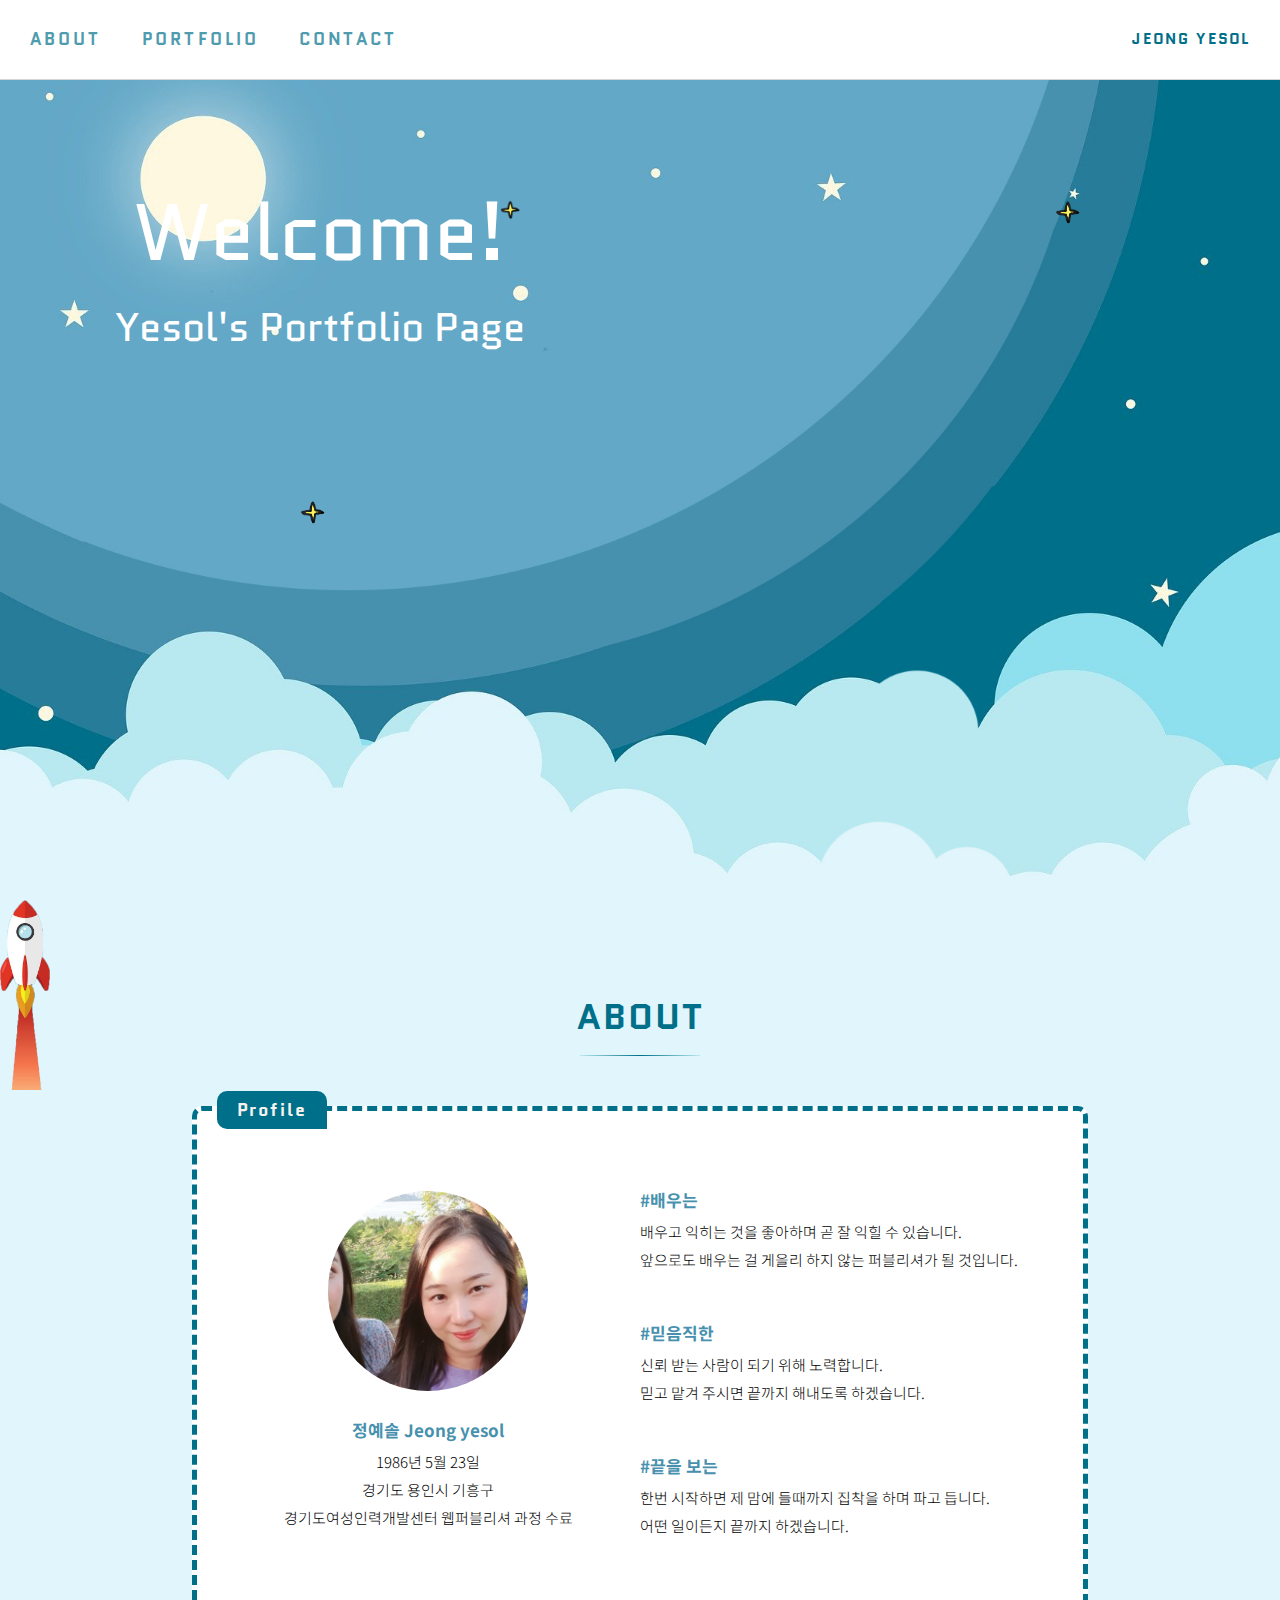
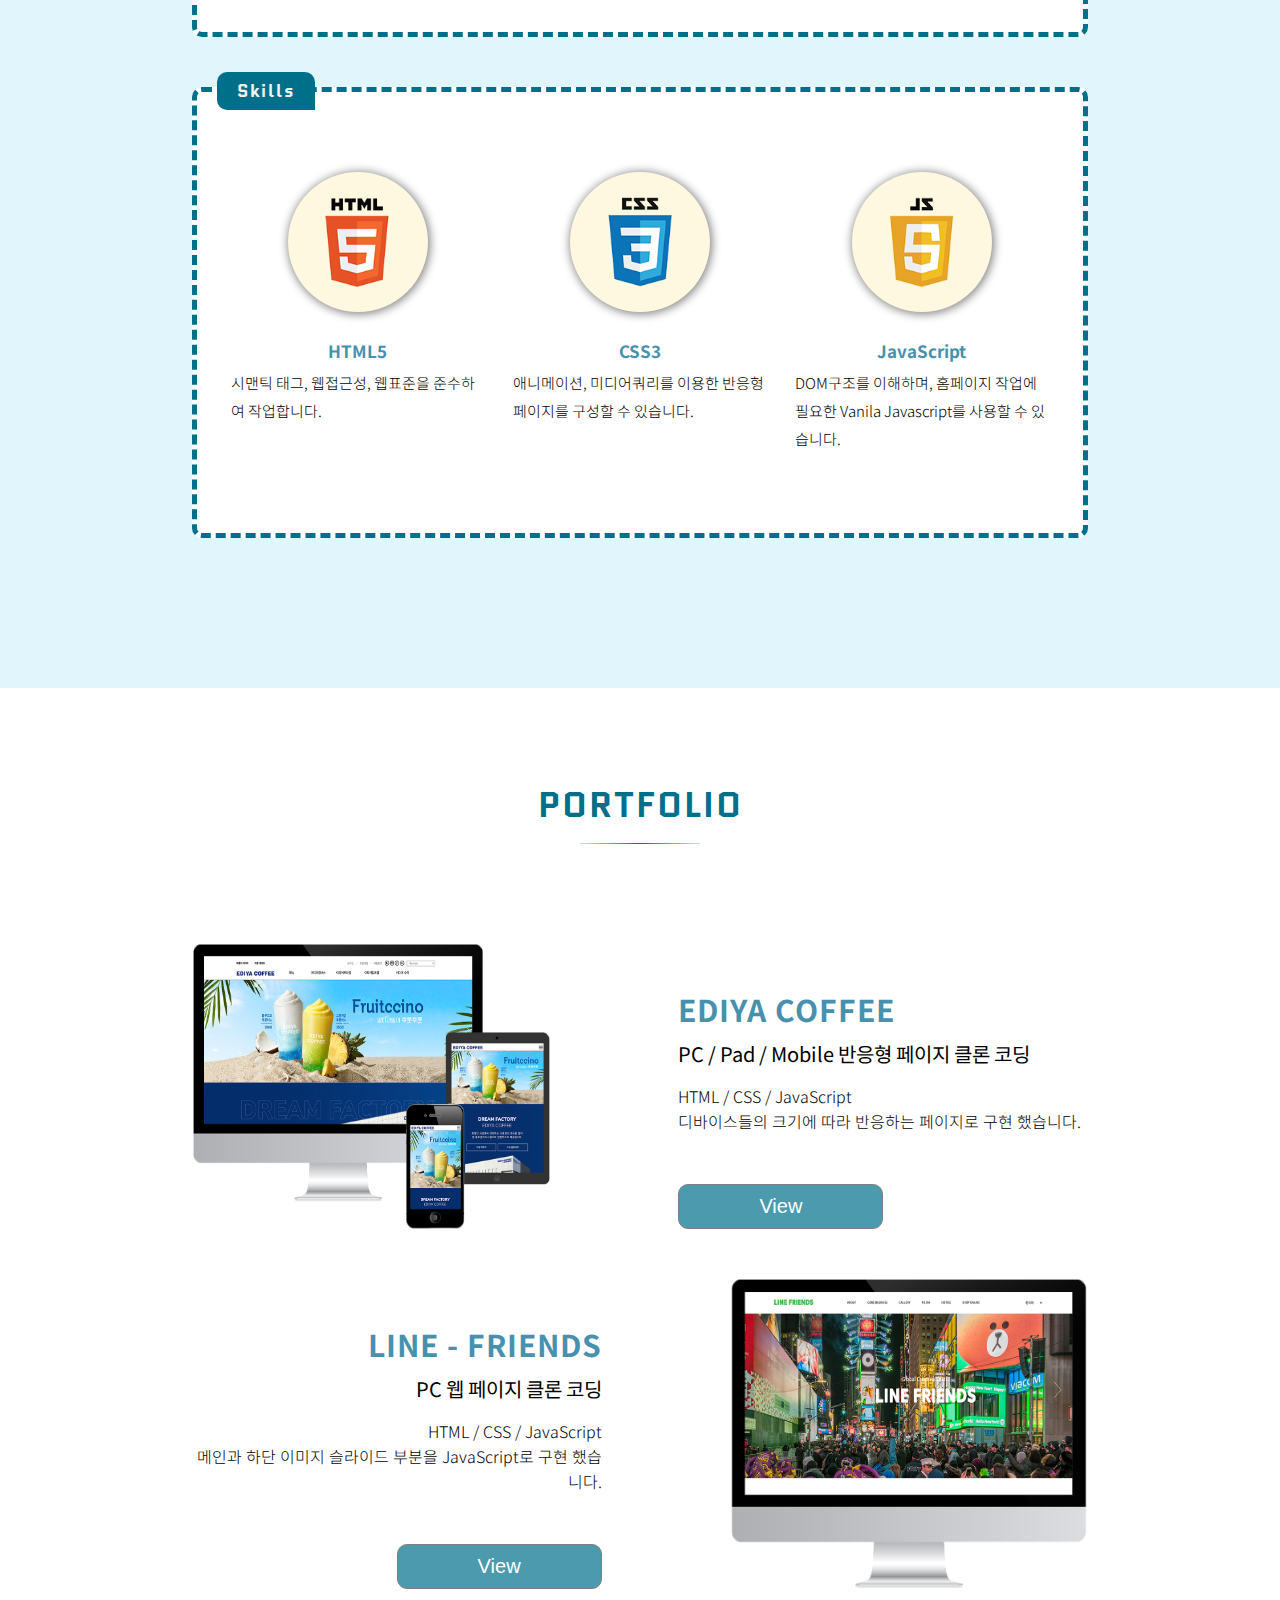
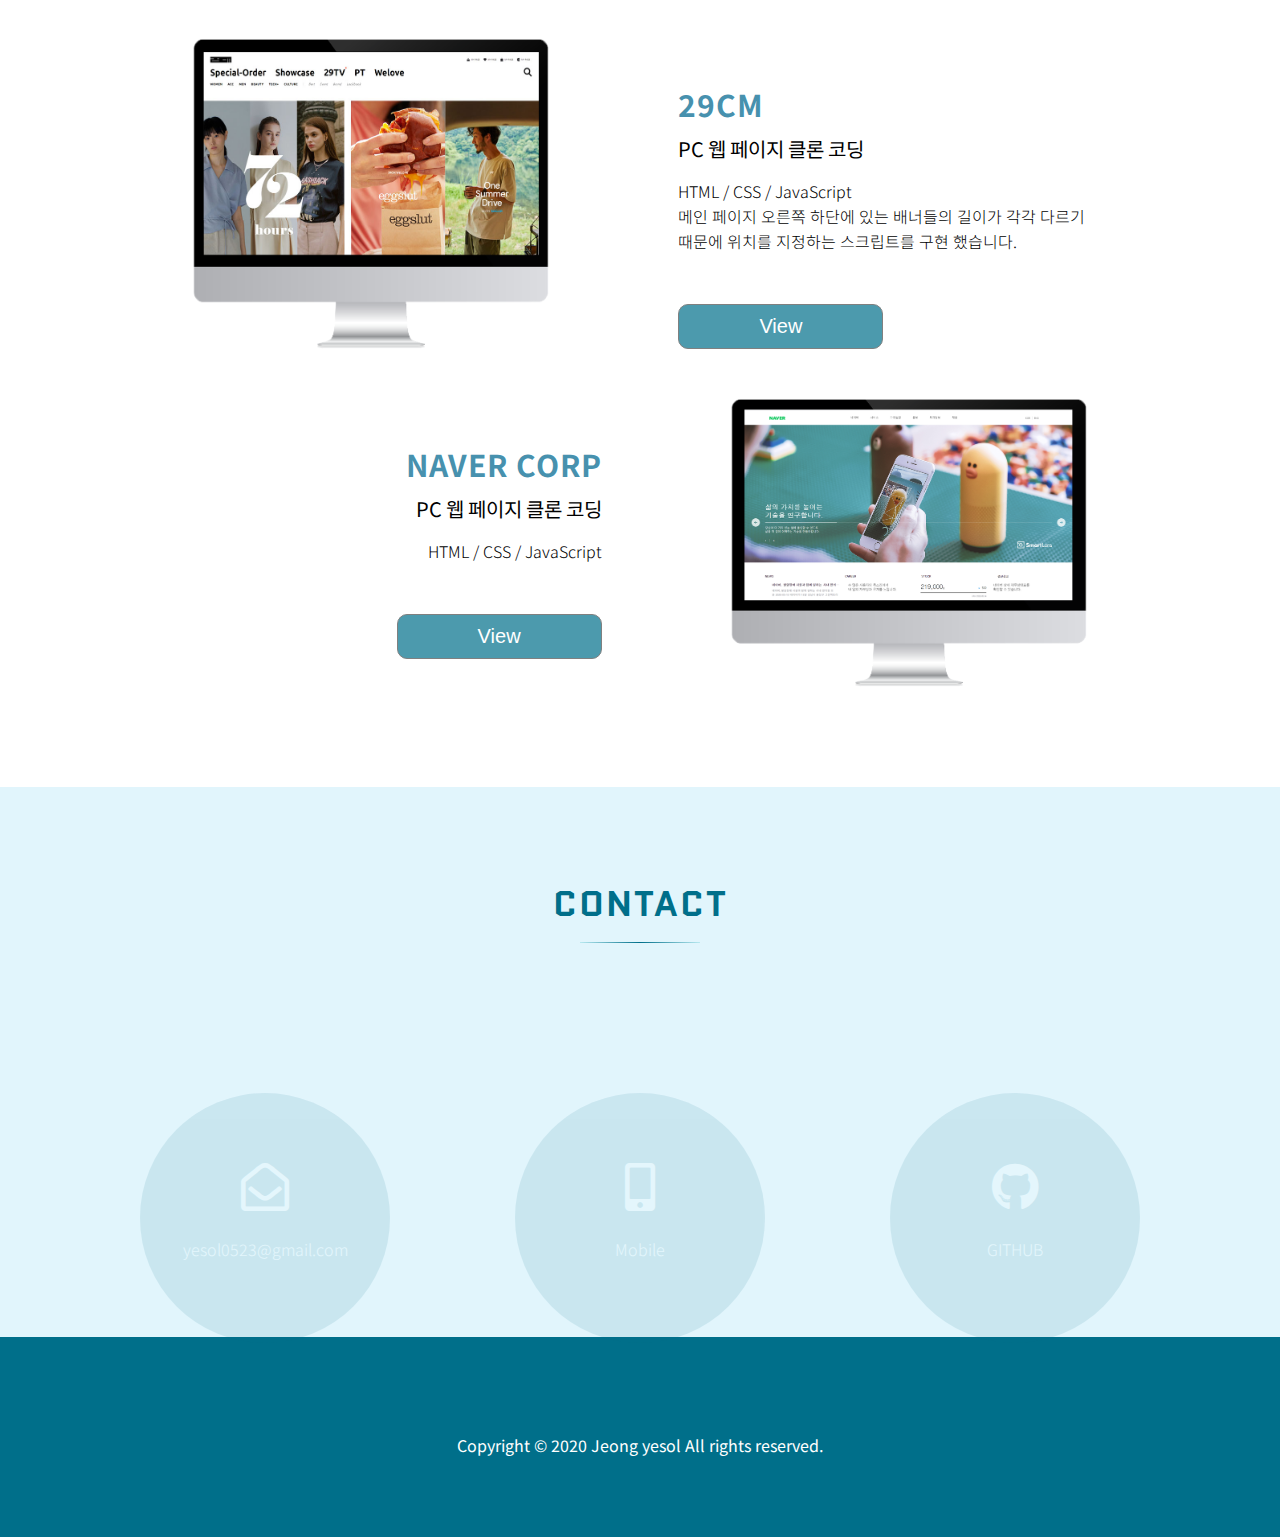
==== commit 07417006: "모바일 css 수정" ====
--- a/index.html
+++ b/index.html
@@ -123,7 +123,8 @@
                         <div class="portfolio_text">
                             <h3>EDIYA COFFEE</h3>
                             <h4>PC / Pad / Mobile 반응형 페이지 클론 코딩</h4>
-                            <p>HTML / CSS / JavaScript
+                            <p>
+                                HTML / CSS / JavaScript<br>
                                 디바이스들의 크기에 따라 반응하는 페이지로 구현 했습니다.
                             </p>
                             <button type="button"
@@ -148,8 +149,7 @@
                             <h3>29CM</h3>
                             <h4>PC 웹 페이지 클론 코딩</h4>
                             <p>HTML / CSS / JavaScript<br>
-                                메인 페이지 오른쪽 하단에 있는 배너들의 길이가 각각 다르기 때문에<br>
-                                위치를 지정하는 스크립트를 구현 했습니다.
+                                메인 페이지 오른쪽 하단에 있는 배너들의 길이가 각각 다르기 때문에 위치를 지정하는 스크립트를 구현 했습니다.
                             </p>
                             <button type="button"
                                 onclick="window.open('https://yesoljeong.github.io/29CM/') ">View</button>
--- a/css/mobile.css
+++ b/css/mobile.css
@@ -106,10 +106,6 @@
     padding: 10px;
 }
 
-#portfolio ul li .portfolio_text button {
-    border: 1px solid red;
-}
-
 #about .about_skill ul {
     flex-flow: column;
 }
@@ -132,6 +128,7 @@
 
 #portfolio ul li img {
     margin: 0 auto;
+    width:80%;
 }
 
 #portfolio ul li .portfolio_text {
@@ -139,12 +136,23 @@
     margin: 50px auto;
 }
 
+#portfolio ul li .portfolio_text,
+#portfolio ul li:nth-child(2n) .portfolio_text{
+    text-align: center;
+}
+
+#portfolio ul li .portfolio_text h3{
+    margin-bottom: 10px;
+}
+
 #portfolio ul li .portfolio_text h4 {
     font-size: 16px;
+    margin-bottom: 10px;
 }
 
 #portfolio ul li .portfolio_text p {
     margin-bottom: 10px;
+    font-size:13px;
 }
 
 /* CONTACT */
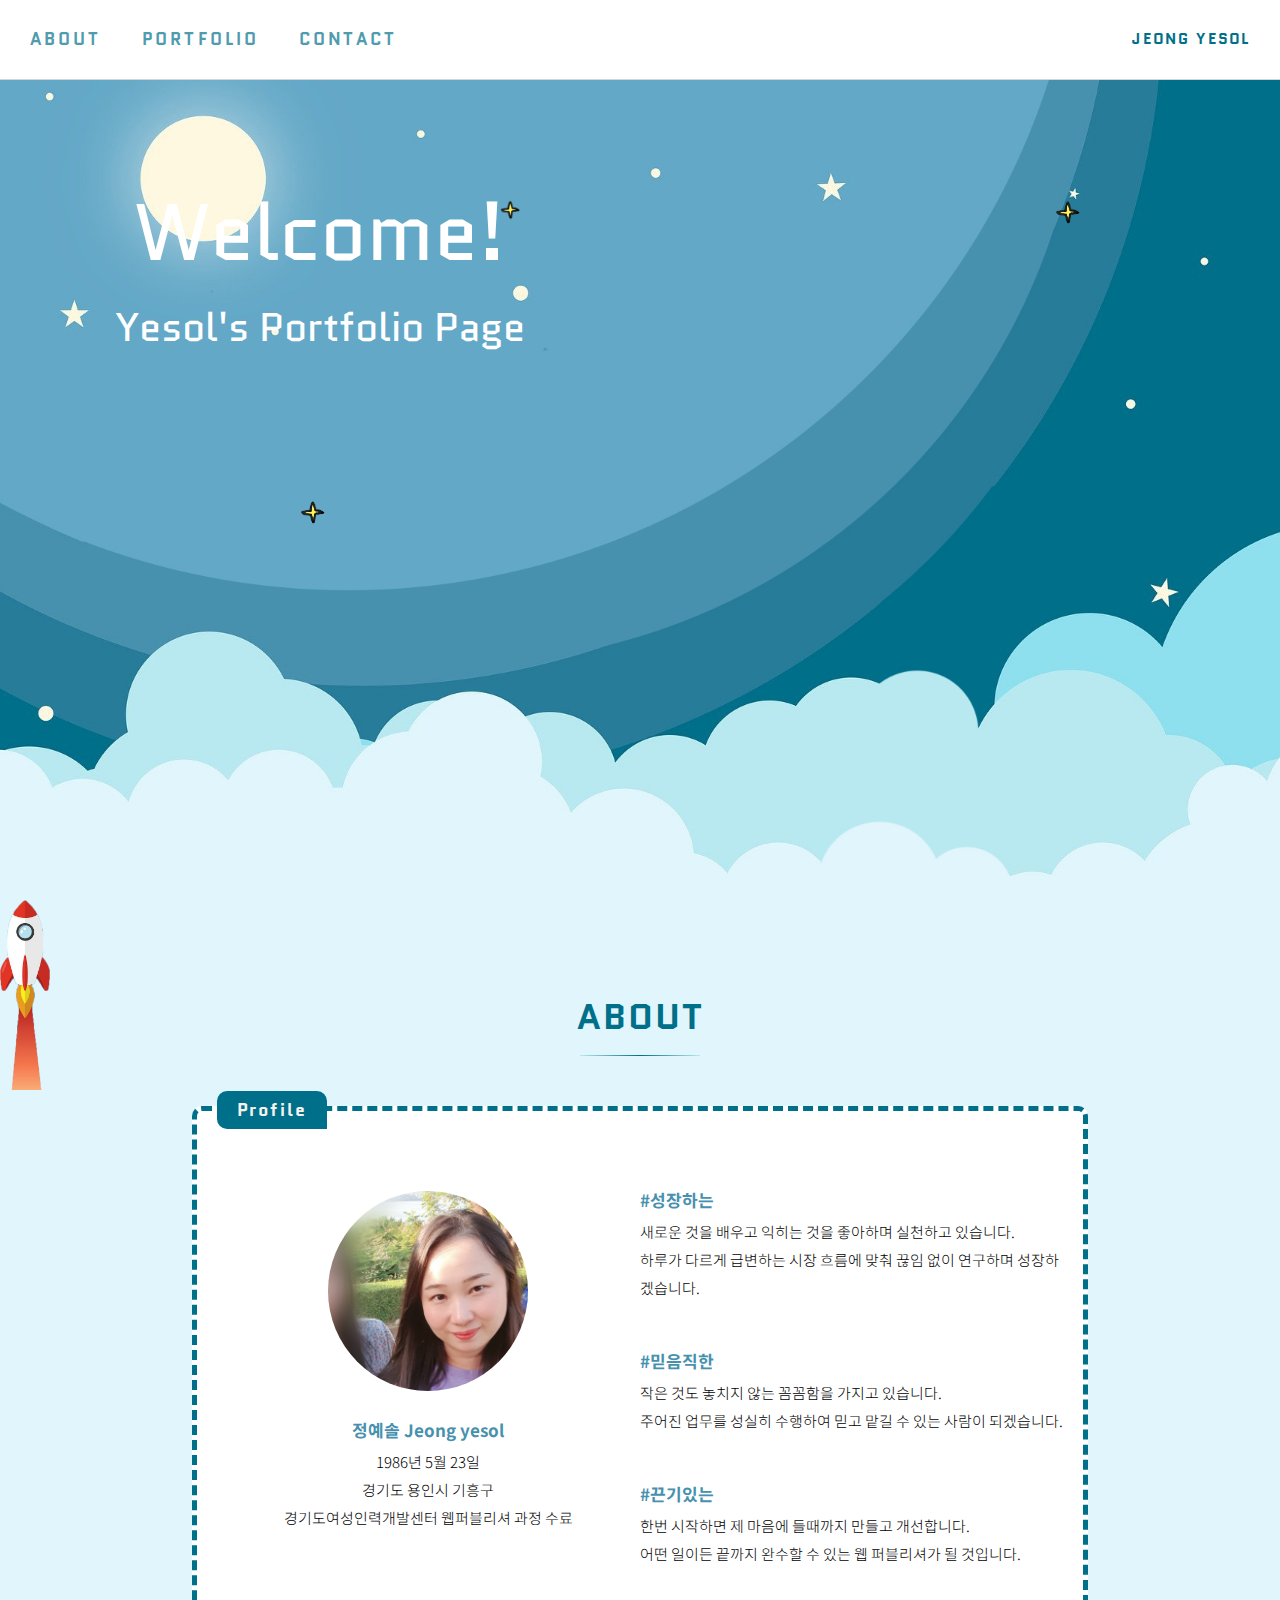
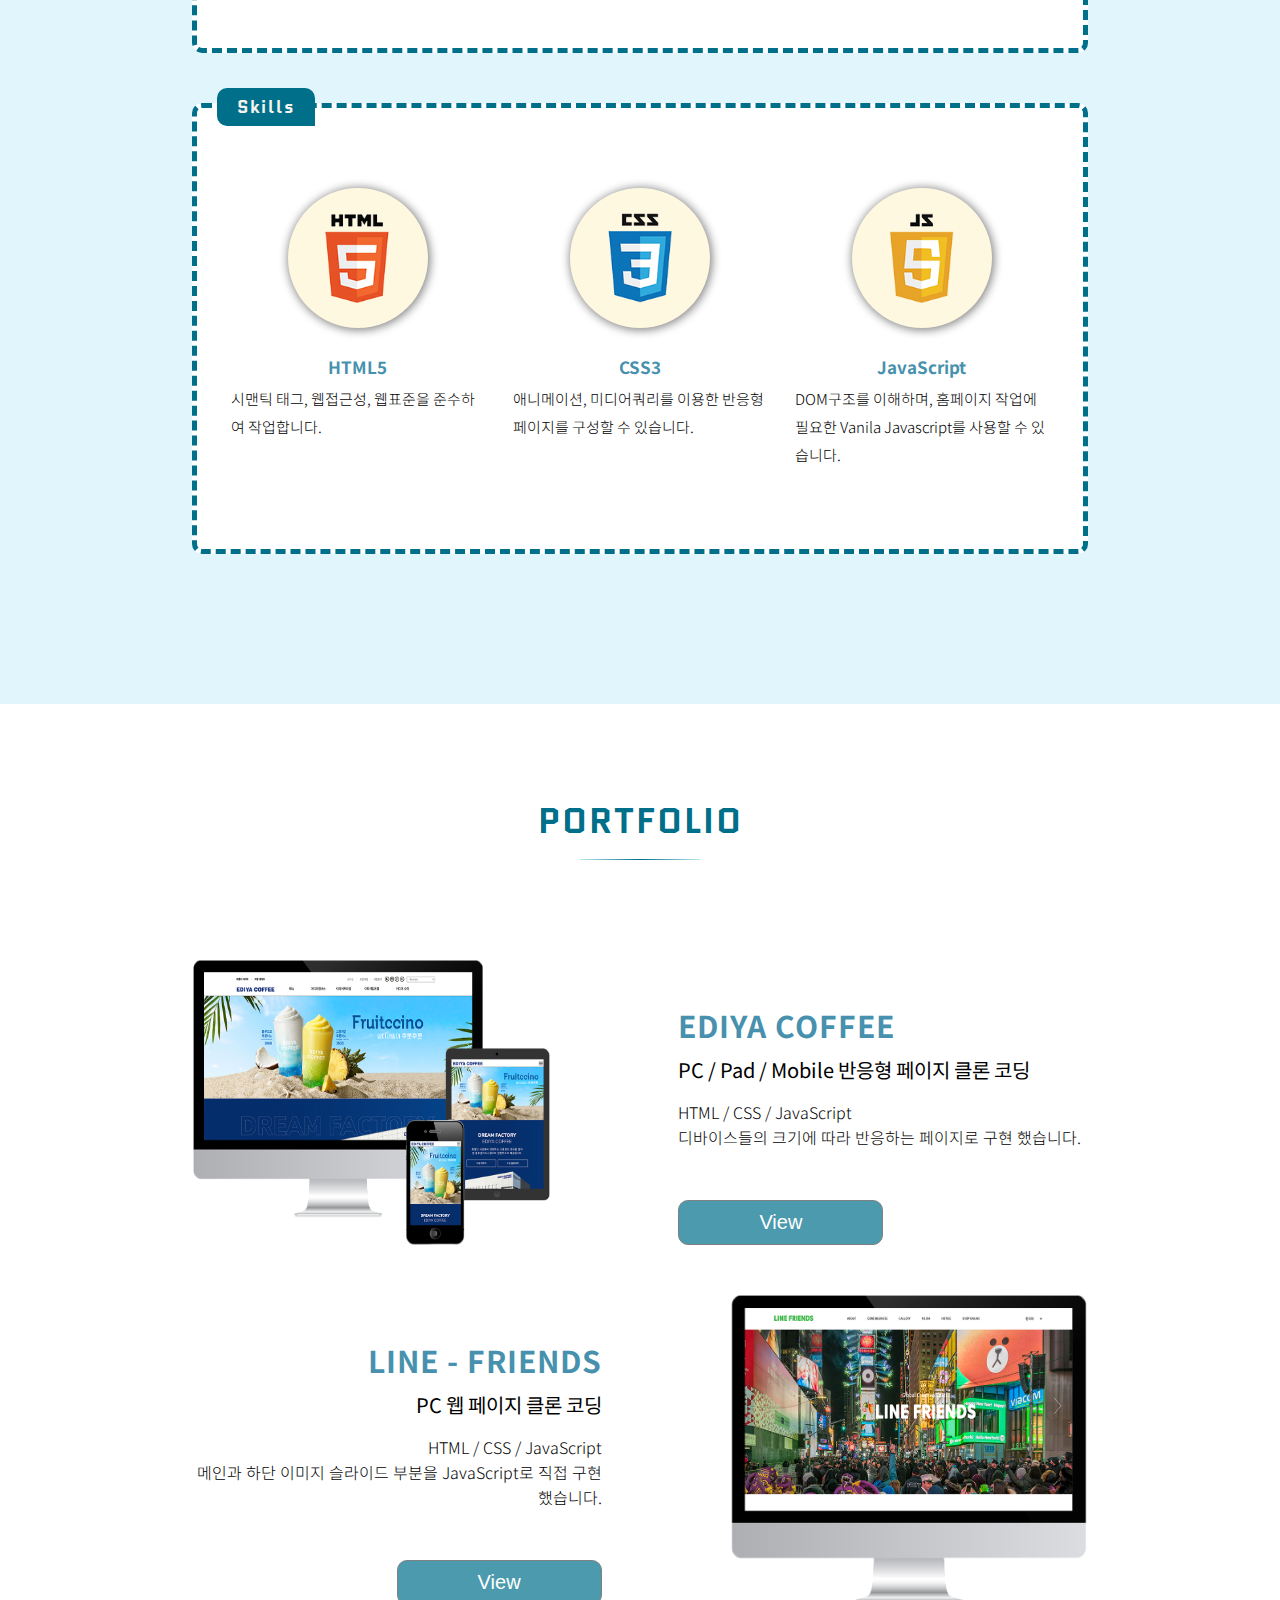
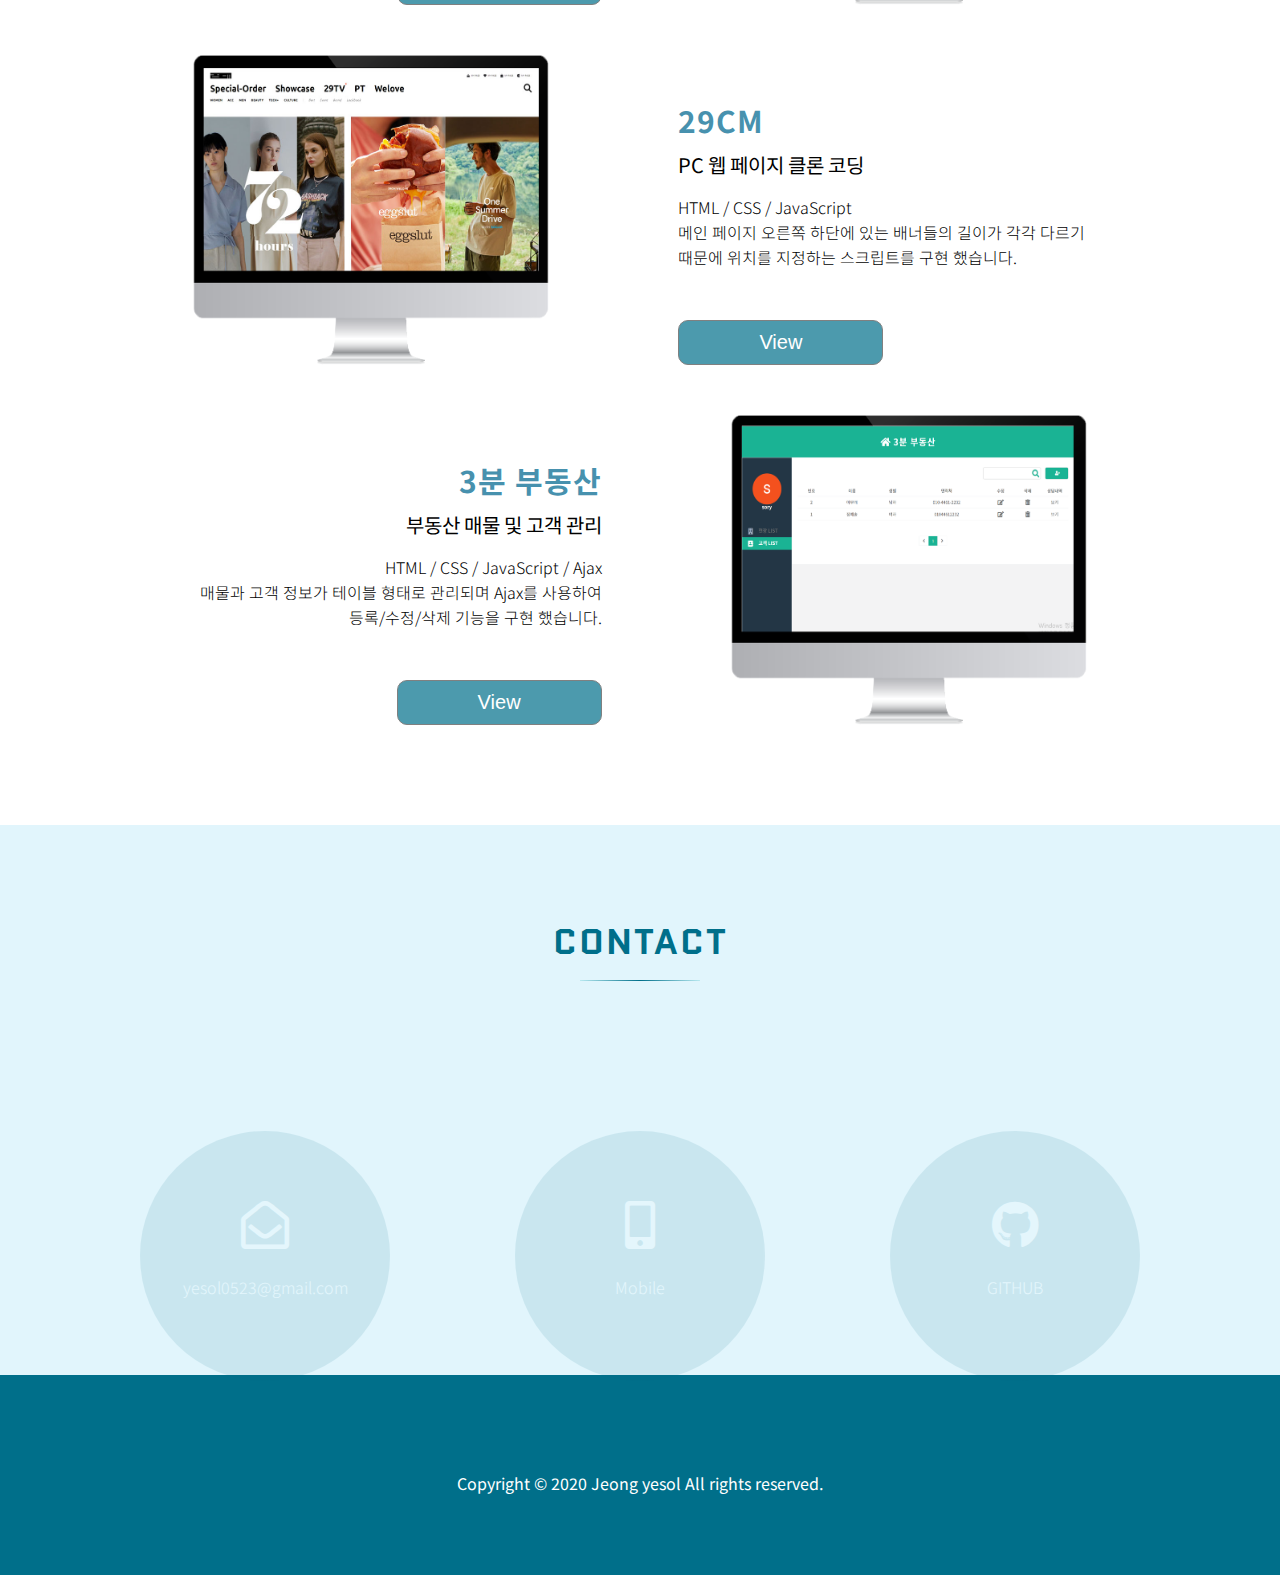
==== commit c28292cb: "포트폴리오부분 추가 및 내용 수정" ====
--- a/index.html
+++ b/index.html
@@ -62,21 +62,21 @@
                             </div>
                             <ul>
                                 <li>
-                                    <h5>#배우는</h5>
-                                    <p>배우고 익히는 것을 좋아하며 곧 잘 익힐 수 있습니다.<br>
-                                        앞으로도 배우는 걸 게을리 하지 않는 퍼블리셔가 될 것입니다.
+                                    <h5>#성장하는</h5>
+                                    <p>새로운 것을 배우고 익히는 것을 좋아하며 실천하고 있습니다.<br>
+                                        하루가 다르게 급변하는 시장 흐름에 맞춰 끊임 없이 연구하며 성장하겠습니다.
                                     </p>
                                 </li>
                                 <li>
                                     <h5>#믿음직한</h5>
-                                    <p>신뢰 받는 사람이 되기 위해 노력합니다.<br>
-                                        믿고 맡겨 주시면 끝까지 해내도록 하겠습니다.
+                                    <p>작은 것도 놓치지 않는 꼼꼼함을 가지고 있습니다.<br>
+                                        주어진 업무를 성실히 수행하여 믿고 맡길 수 있는 사람이 되겠습니다.
                                     </p>
                                 </li>
                                 <li>
-                                    <h5>#끝을 보는</h5>
-                                    <p>한번 시작하면 제 맘에 들때까지 집착을 하며 파고 듭니다.<br>
-                                        어떤 일이든지 끝까지 하겠습니다.
+                                    <h5>#끈기있는</h5>
+                                    <p>한번 시작하면 제 마음에 들때까지 만들고 개선합니다.<br>
+                                        어떤 일이든 끝까지 완수할 수 있는 웹 퍼블리셔가 될 것입니다.
                                     </p>
                                 </li>
                             </ul>
@@ -137,7 +137,7 @@
                             <h3>LINE - FRIENDS</h3>
                             <h4>PC 웹 페이지 클론 코딩</h4>
                             <p>HTML / CSS / JavaScript<br>
-                                메인과 하단 이미지 슬라이드 부분을 JavaScript로 구현 했습니다.
+                                메인과 하단 이미지 슬라이드 부분을 JavaScript로 직접 구현 했습니다.
                             </p>
                             <button type="button"
                                 onclick="window.open('https://yesoljeong.github.io/line-friends/') ">View</button>
@@ -155,14 +155,16 @@
                                 onclick="window.open('https://yesoljeong.github.io/29CM/') ">View</button>
                         </div>
                     </li>
-                    <li class="portfolio_naver">
-                        <img src="img/naver.png" alt="네이버페이지">
-                        <div class="portfolio_text">
-                            <h3>NAVER CORP</h3>
-                            <h4>PC 웹 페이지 클론 코딩</h4>
-                            <p>HTML / CSS / JavaScript</p>
-                            <button type="button"
-                                onclick="window.open('https://yesoljeong.github.io/29CM/') ">View</button>
+                    <li class="portfolio_3min">
+                        <img src="img/3min.png" alt="3분부동산페이지">
+                        <div class="portfolio_text">
+                            <h3>3분 부동산</h3>
+                            <h4>부동산 매물 및 고객 관리</h4>
+                            <p>HTML / CSS / JavaScript / Ajax<br>
+                                매물과 고객 정보가 테이블 형태로 관리되며 Ajax를 사용하여 등록/수정/삭제 기능을 구현 했습니다.
+                            </p>
+                            <button type="button"
+                                onclick="window.open('https://3min.yonghochoi.com/') ">View</button>
                         </div>
                     </li>
                 </ul>
--- a/css/mobile.css
+++ b/css/mobile.css
@@ -70,7 +70,7 @@
 }
 
 header ul li{
-    border:1px solid red;
+    /* border:1px solid red; */
     padding-left:20px;
 }
 
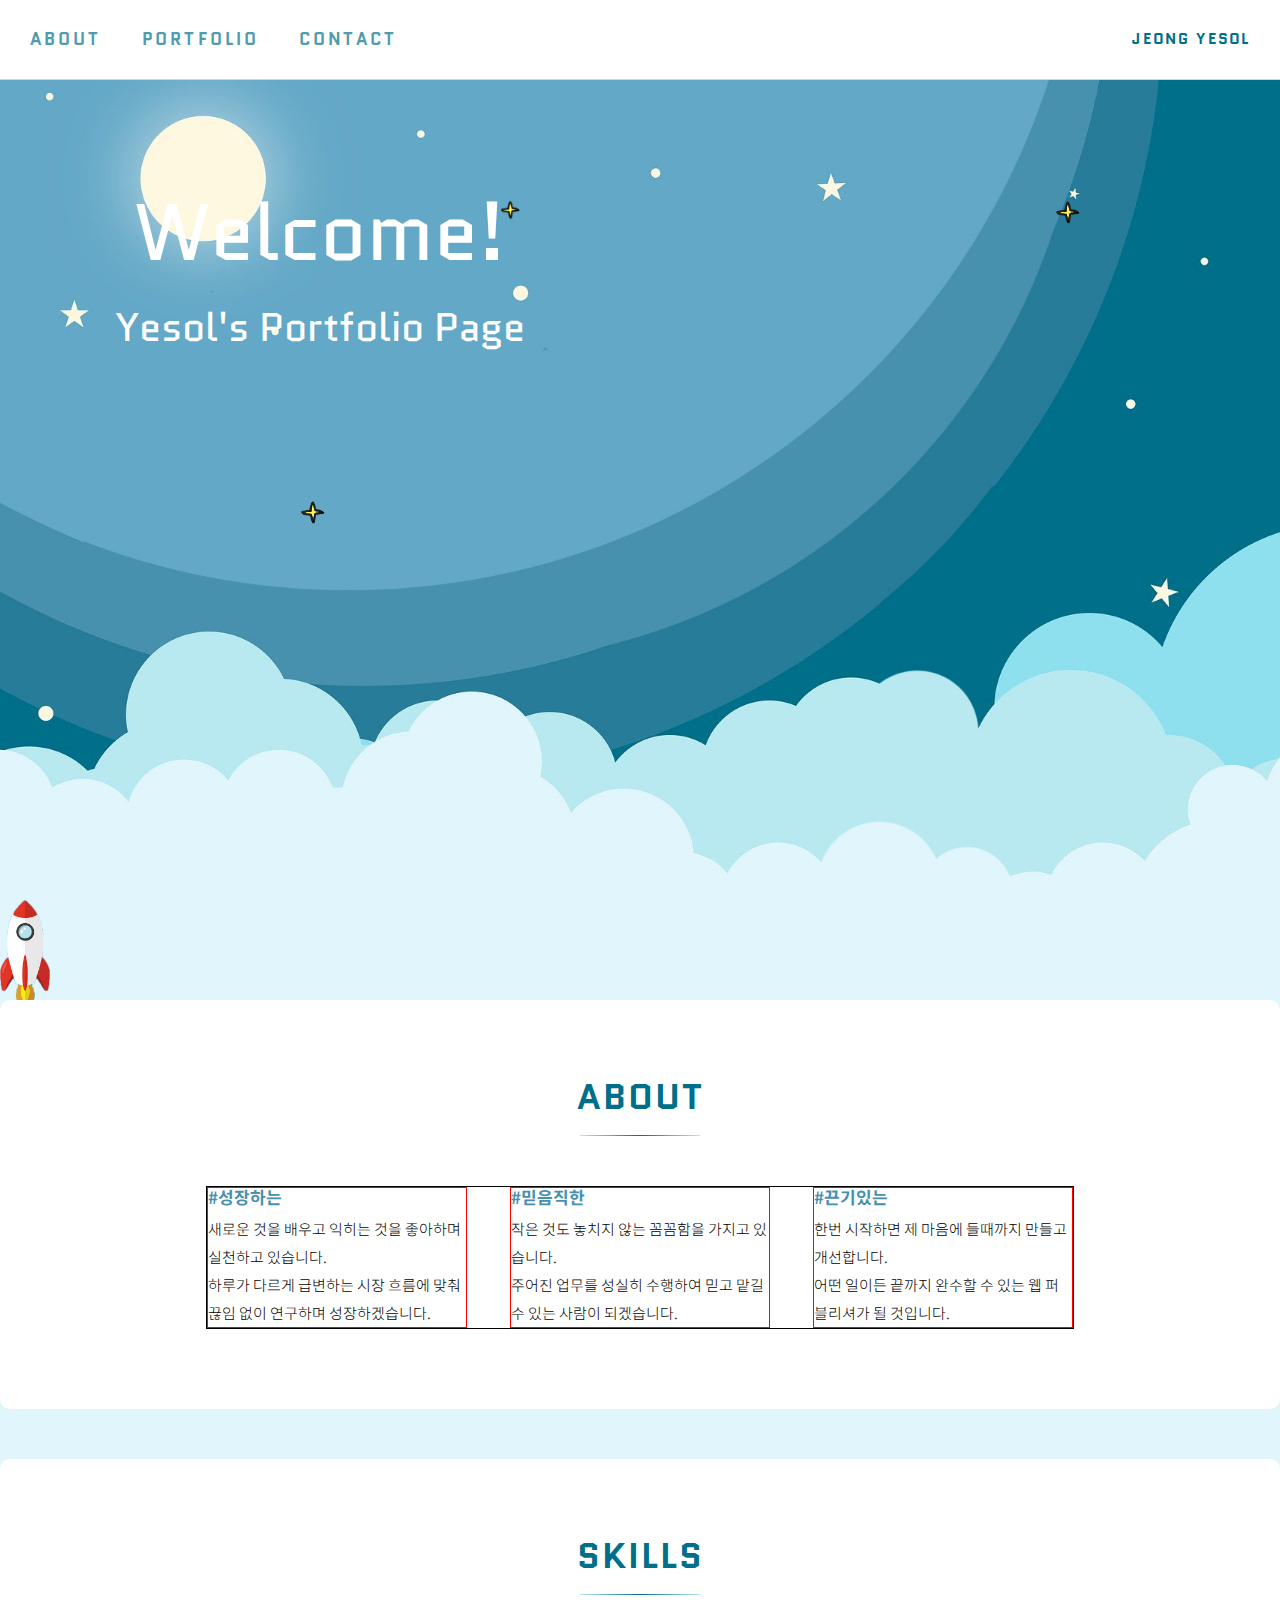
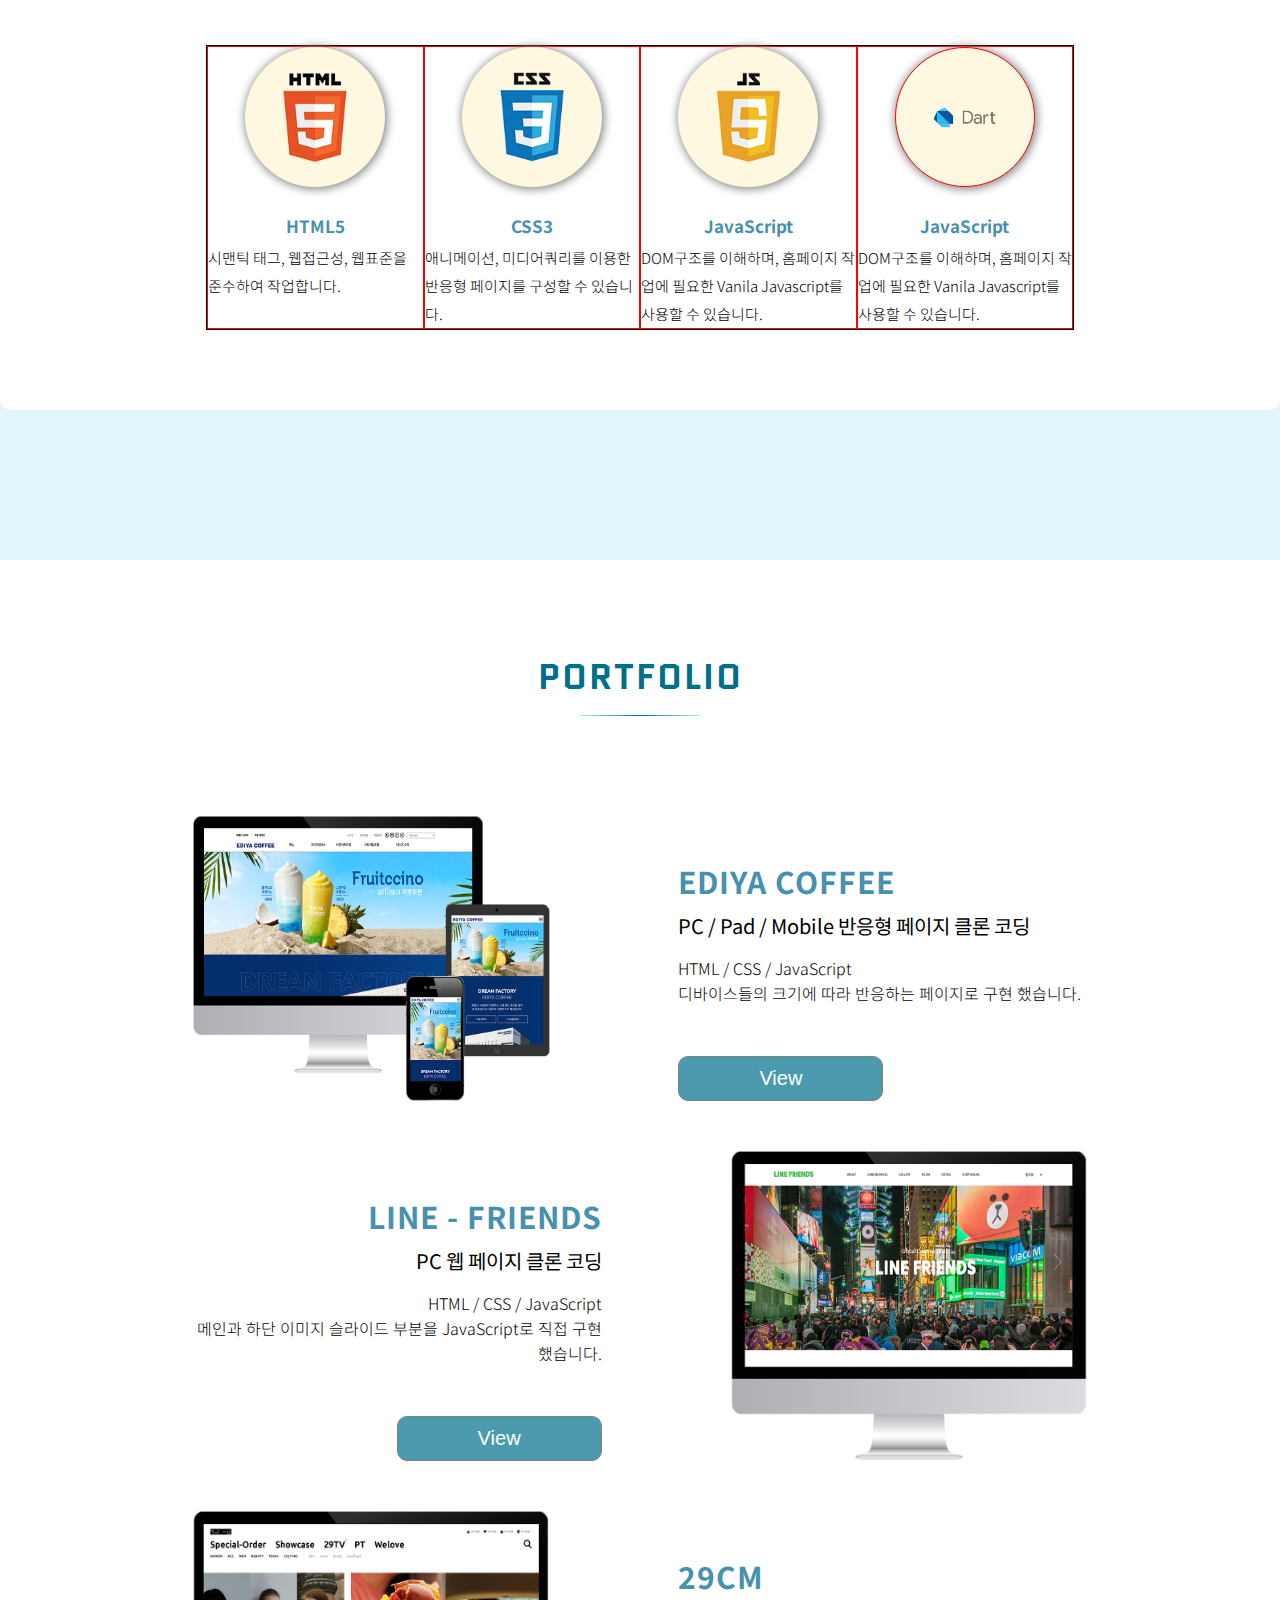
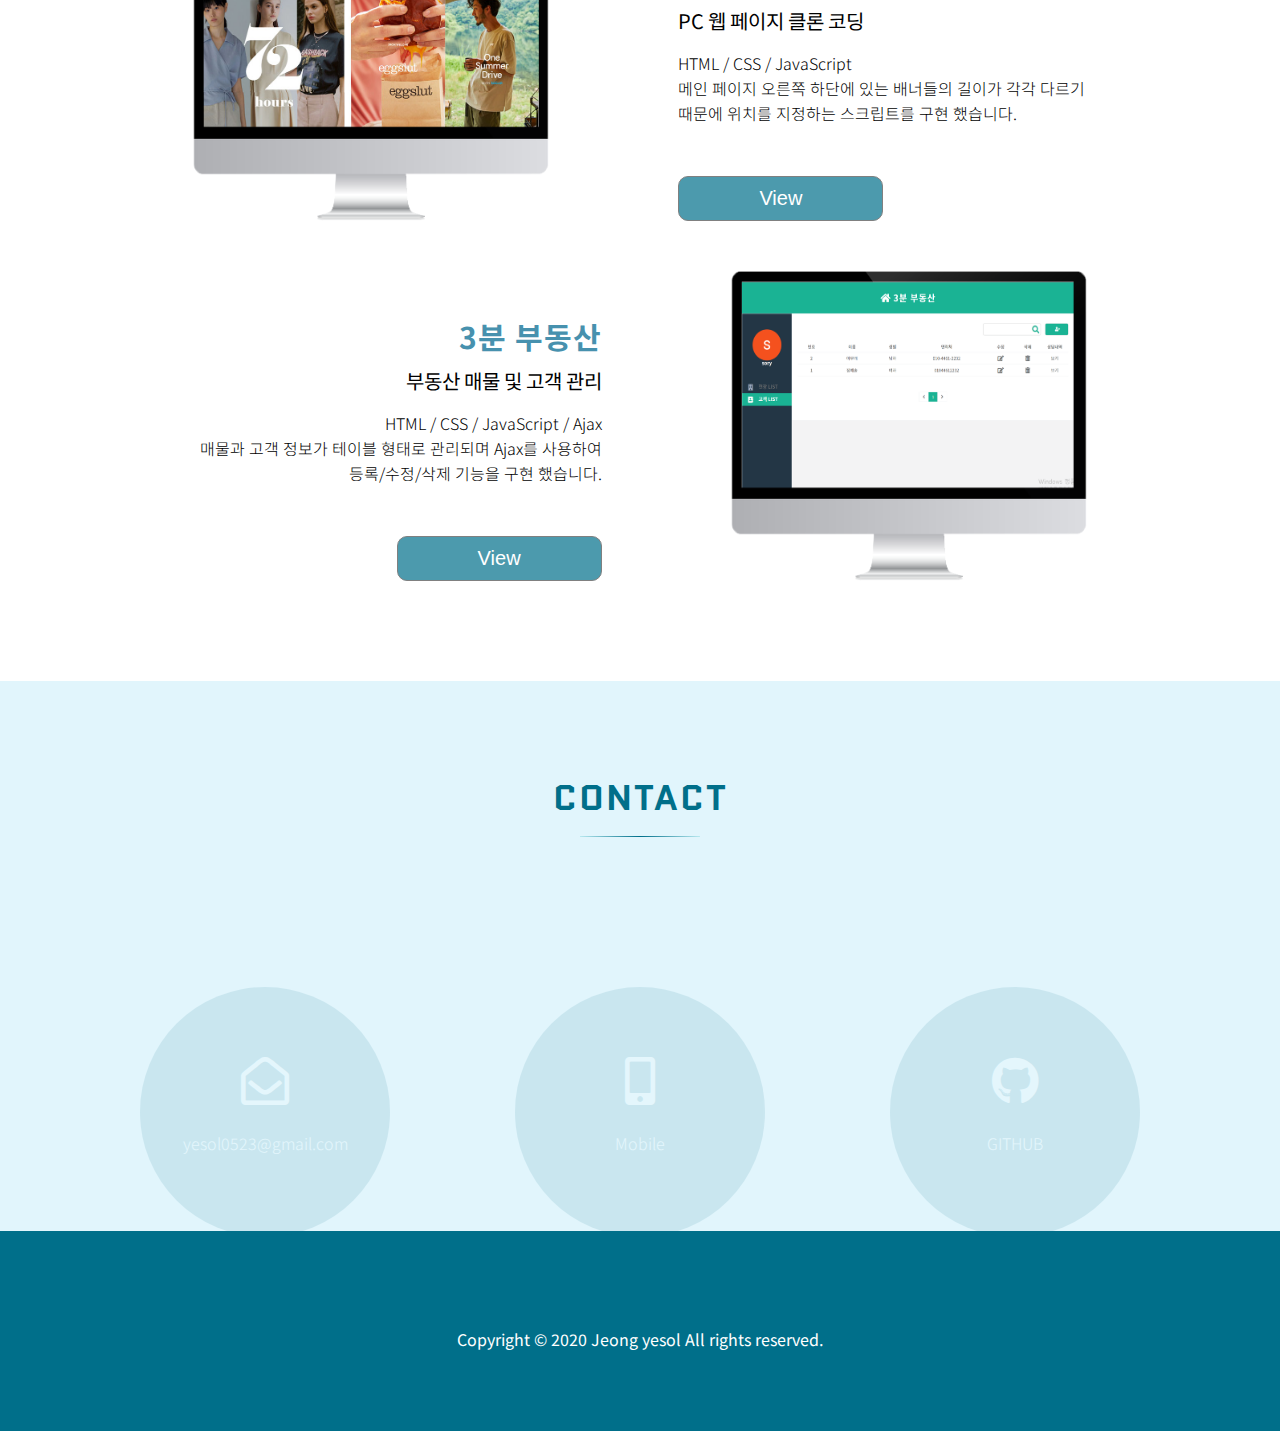
==== commit f619c593: "Modify About Section Design" ====
--- a/index.html
+++ b/index.html
@@ -1,261 +1,298 @@
 <!DOCTYPE html>
 <html lang="en">
-
-<head>
-    <meta charset="UTF-8">
-    <meta name="viewport" content="width=device-width, initial-scale=1.0">
-    <link rel="stylesheet" href="css/reset.css">
-    <link rel="stylesheet" href="css/main.css">
-    <link rel="stylesheet" media="screen and (max-width: 980px)" href="css/pad.css">
-    <link rel="stylesheet" media="screen and (max-width: 640px)" href="css/mobile.css">
-    <link href="https://fonts.googleapis.com/css2?family=Noto+Sans+KR:wght@100;300;400;500;700;900&display=swap"
-        rel="stylesheet">
-    <link href="https://fonts.googleapis.com/css2?family=Quantico:ital,wght@0,400;0,700;1,400;1,700&display=swap"
-        rel="stylesheet">
-    <link href="https://cdnjs.cloudflare.com/ajax/libs/font-awesome/5.13.0/css/all.min.css" rel="stylesheet">
-    <title>정예솔 Portfolio</title>
-</head>
-
-<body>
-    <div class="wrap">
-        <header>
-            <h1>JEONG YESOL</h1>
-            <a href="" class="hambuger">
-                <span></span>
-                <span></span>
-                <span></span>
-            </a>
-            <ul>
-                <li><a href="#about">ABOUT</a></li>
-                <li><a href="#portfolio">PORTFOLIO</a></li>
-                <li><a href="#contact">CONTACT</a></li>
-            </ul>
-        </header>
-        <div id="main_visual">
-            <div class="main_visual_text">
-                <h2>Welcome!</h2>
-                <p>Yesol's Portfolio Page</p>
+    <head>
+        <meta charset="UTF-8" />
+        <meta name="viewport" content="width=device-width, initial-scale=1.0" />
+        <link rel="stylesheet" href="css/reset.css" />
+        <link rel="stylesheet" href="css/main.css" />
+        <link rel="stylesheet" media="screen and (max-width: 980px)" href="css/pad.css" />
+        <link rel="stylesheet" media="screen and (max-width: 640px)" href="css/mobile.css" />
+        <link
+            href="https://fonts.googleapis.com/css2?family=Noto+Sans+KR:wght@100;300;400;500;700;900&display=swap"
+            rel="stylesheet"
+        />
+        <link
+            href="https://fonts.googleapis.com/css2?family=Quantico:ital,wght@0,400;0,700;1,400;1,700&display=swap"
+            rel="stylesheet"
+        />
+        <link
+            href="https://cdnjs.cloudflare.com/ajax/libs/font-awesome/5.13.0/css/all.min.css"
+            rel="stylesheet"
+        />
+        <title>정예솔 Portfolio</title>
+    </head>
+
+    <body>
+        <div class="wrap">
+            <header>
+                <h1>JEONG YESOL</h1>
+                <a href="" class="hambuger">
+                    <span></span>
+                    <span></span>
+                    <span></span>
+                </a>
+                <ul>
+                    <li><a href="#about">ABOUT</a></li>
+                    <li><a href="#portfolio">PORTFOLIO</a></li>
+                    <li><a href="#contact">CONTACT</a></li>
+                </ul>
+            </header>
+            <div id="main_visual">
+                <div class="main_visual_text">
+                    <h2>Welcome!</h2>
+                    <p>Yesol's Portfolio Page</p>
+                </div>
+                <div class="star">
+                    <img src="img/star.png" alt="" />
+                    <img src="img/star.png" alt="" />
+                    <img src="img/star.png" alt="" />
+                    <img src="img/rocket.png" alt="" />
+                </div>
             </div>
-            <div class="star">
-                <img src="img/star.png" alt="">
-                <img src="img/star.png" alt="">
-                <img src="img/star.png" alt="">
-                <img src="img/rocket.png" alt="">
-            </div>
+
+            <section>
+                <article id="about">
+                    <ul>
+                        <li class="about_profile">
+                            <!-- <h3>Profile</h3> -->
+                            <div class="profile_img_text">
+                                <h2>ABOUT</h2>
+                                <div class="line"></div>
+                                <ul>
+                                    <li>
+                                        <h5>#성장하는</h5>
+                                        <p>
+                                            새로운 것을 배우고 익히는 것을 좋아하며 실천하고
+                                            있습니다.<br />
+                                            하루가 다르게 급변하는 시장 흐름에 맞춰 끊임 없이
+                                            연구하며 성장하겠습니다.
+                                        </p>
+                                    </li>
+                                    <li>
+                                        <h5>#믿음직한</h5>
+                                        <p>
+                                            작은 것도 놓치지 않는 꼼꼼함을 가지고 있습니다.<br />
+                                            주어진 업무를 성실히 수행하여 믿고 맡길 수 있는 사람이
+                                            되겠습니다.
+                                        </p>
+                                    </li>
+                                    <li>
+                                        <h5>#끈기있는</h5>
+                                        <p>
+                                            한번 시작하면 제 마음에 들때까지 만들고 개선합니다.<br />
+                                            어떤 일이든 끝까지 완수할 수 있는 웹 퍼블리셔가 될
+                                            것입니다.
+                                        </p>
+                                    </li>
+                                </ul>
+                            </div>
+                        </li>
+                        <li class="about_skill">
+                            <h2>SKILLS</h2>
+                            <div class="line"></div>
+                            <!-- <h3>Skills</h3> -->
+                            <ul>
+                                <li>
+                                    <div class="html_icon"></div>
+                                    <div class="skill_desc">
+                                        <h5>HTML5</h5>
+                                        <p>시맨틱 태그, 웹접근성, 웹표준을 준수하여 작업합니다.</p>
+                                    </div>
+                                </li>
+                                <li>
+                                    <div class="css_icon"></div>
+                                    <div class="skill_desc">
+                                        <h5>CSS3</h5>
+                                        <p>
+                                            애니메이션, 미디어쿼리를 이용한 반응형 페이지를 구성할
+                                            수 있습니다.
+                                        </p>
+                                    </div>
+                                </li>
+                                <li>
+                                    <div class="js_icon"></div>
+                                    <div class="skill_desc">
+                                        <h5>JavaScript</h5>
+                                        <p>
+                                            DOM구조를 이해하며, 홈페이지 작업에 필요한 Vanila
+                                            Javascript를 사용할 수 있습니다.
+                                        </p>
+                                    </div>
+                                </li>
+                                <li>
+                                    <div class="dart_icon"></div>
+                                    <div class="skill_desc">
+                                        <h5>JavaScript</h5>
+                                        <p>
+                                            DOM구조를 이해하며, 홈페이지 작업에 필요한 Vanila
+                                            Javascript를 사용할 수 있습니다.
+                                        </p>
+                                    </div>
+                                </li>
+                            </ul>
+                        </li>
+                    </ul>
+                </article>
+                <article id="portfolio">
+                    <h2>PORTFOLIO</h2>
+                    <div class="line"></div>
+                    <ul>
+                        <li class="portfolio_ediya">
+                            <img src="img/ediya_site.png" alt="이디야페이지" />
+                            <div class="portfolio_text">
+                                <h3>EDIYA COFFEE</h3>
+                                <h4>PC / Pad / Mobile 반응형 페이지 클론 코딩</h4>
+                                <p>
+                                    HTML / CSS / JavaScript<br />
+                                    디바이스들의 크기에 따라 반응하는 페이지로 구현 했습니다.
+                                </p>
+                                <button
+                                    type="button"
+                                    onclick="window.open('https://yesoljeong.github.io/ediya/') "
+                                >
+                                    View
+                                </button>
+                            </div>
+                        </li>
+                        <li class="portfolio_linefriend">
+                            <img src="img/line_imac.png" alt="라인페이지" />
+                            <div class="portfolio_text">
+                                <h3>LINE - FRIENDS</h3>
+                                <h4>PC 웹 페이지 클론 코딩</h4>
+                                <p>
+                                    HTML / CSS / JavaScript<br />
+                                    메인과 하단 이미지 슬라이드 부분을 JavaScript로 직접 구현
+                                    했습니다.
+                                </p>
+                                <button
+                                    type="button"
+                                    onclick="window.open('https://yesoljeong.github.io/line-friends/') "
+                                >
+                                    View
+                                </button>
+                            </div>
+                        </li>
+                        <li class="portfolio_ediya">
+                            <img src="img/29cm.png" alt="29cm페이지" />
+                            <div class="portfolio_text">
+                                <h3>29CM</h3>
+                                <h4>PC 웹 페이지 클론 코딩</h4>
+                                <p>
+                                    HTML / CSS / JavaScript<br />
+                                    메인 페이지 오른쪽 하단에 있는 배너들의 길이가 각각 다르기
+                                    때문에 위치를 지정하는 스크립트를 구현 했습니다.
+                                </p>
+                                <button
+                                    type="button"
+                                    onclick="window.open('https://yesoljeong.github.io/29CM/') "
+                                >
+                                    View
+                                </button>
+                            </div>
+                        </li>
+                        <li class="portfolio_3min">
+                            <img src="img/3min.png" alt="3분부동산페이지" />
+                            <div class="portfolio_text">
+                                <h3>3분 부동산</h3>
+                                <h4>부동산 매물 및 고객 관리</h4>
+                                <p>
+                                    HTML / CSS / JavaScript / Ajax<br />
+                                    매물과 고객 정보가 테이블 형태로 관리되며 Ajax를 사용하여
+                                    등록/수정/삭제 기능을 구현 했습니다.
+                                </p>
+                                <button
+                                    type="button"
+                                    onclick="window.open('https://3min.yonghochoi.com/') "
+                                >
+                                    View
+                                </button>
+                            </div>
+                        </li>
+                    </ul>
+                </article>
+                <article id="contact">
+                    <h2>CONTACT</h2>
+                    <div class="line"></div>
+                    <ul>
+                        <li>
+                            <a href="mailto:yongssol@naver.com">
+                                <div><i class="far fa-envelope-open fa-3x"></i></div>
+                                <p>yesol0523@gmail.com</p>
+                            </a>
+                        </li>
+                        <li>
+                            <a href="tel:01044612232">
+                                <div><i class="fas fa-mobile-alt fa-3x"></i></div>
+                                <p>Mobile</p>
+                            </a>
+                        </li>
+                        <li>
+                            <a href="https://github.com/yesoljeong">
+                                <div><i class="fab fa-github fa-3x"></i></div>
+                                <p>GITHUB</p>
+                            </a>
+                        </li>
+                    </ul>
+                </article>
+            </section>
+            <footer>
+                <h6>Copyright © 2020 Jeong yesol All rights reserved.</h6>
+            </footer>
         </div>
-
-        <section>
-            <article id="about">
-                <h2>ABOUT</h2>
-                <div class='line'></div>
-                <ul>
-                    <li class="about_profile">
-                        <h3>Profile</h3>
-                        <div class="profile_img_text">
-                            <div>
-                                <div class="profile_img"></div>
-                                <h5>정예솔 Jeong yesol</h5>
-                                <p> 1986년 5월 23일<br>
-                                    경기도 용인시 기흥구<br>
-                                    경기도여성인력개발센터 웹퍼블리셔 과정 수료<br>
-                                </p>
-                            </div>
-                            <ul>
-                                <li>
-                                    <h5>#성장하는</h5>
-                                    <p>새로운 것을 배우고 익히는 것을 좋아하며 실천하고 있습니다.<br>
-                                        하루가 다르게 급변하는 시장 흐름에 맞춰 끊임 없이 연구하며 성장하겠습니다.
-                                    </p>
-                                </li>
-                                <li>
-                                    <h5>#믿음직한</h5>
-                                    <p>작은 것도 놓치지 않는 꼼꼼함을 가지고 있습니다.<br>
-                                        주어진 업무를 성실히 수행하여 믿고 맡길 수 있는 사람이 되겠습니다.
-                                    </p>
-                                </li>
-                                <li>
-                                    <h5>#끈기있는</h5>
-                                    <p>한번 시작하면 제 마음에 들때까지 만들고 개선합니다.<br>
-                                        어떤 일이든 끝까지 완수할 수 있는 웹 퍼블리셔가 될 것입니다.
-                                    </p>
-                                </li>
-                            </ul>
-                        </div>
-                    </li>
-                    <li class="about_skill">
-                        <h3>Skills</h3>
-                        <ul>
-                            <li>
-                                <div class="html_icon"></div>
-                                <div class="skill_desc">
-                                    <h5>HTML5</h5>
-                                    <p>시맨틱 태그, 웹접근성, 웹표준을 준수하여 작업합니다.
-                                    </p>
-                                </div>
-                            </li>
-                            <li>
-                                <div class="css_icon"></div>
-                                <div class="skill_desc">
-                                    <h5>CSS3</h5>
-                                    <p>애니메이션, 미디어쿼리를 이용한 반응형 페이지를 구성할 수 있습니다.
-                                    </p>
-                                </div>
-                            </li>
-                            <li>
-                                <div class="js_icon"></div>
-                                <div class="skill_desc">
-                                    <h5>JavaScript</h5>
-                                    <p>DOM구조를 이해하며, 홈페이지 작업에 필요한
-                                        Vanila Javascript를 사용할 수 있습니다.
-                                    </p>
-                                </div>
-                            </li>
-                        </ul>
-                    </li>
-                </ul>
-            </article>
-            <article id="portfolio">
-                <h2>PORTFOLIO</h2>
-                <div class='line'></div>
-                <ul>
-                    <li class="portfolio_ediya">
-                        <img src="img/ediya_site.png" alt="이디야페이지">
-                        <div class="portfolio_text">
-                            <h3>EDIYA COFFEE</h3>
-                            <h4>PC / Pad / Mobile 반응형 페이지 클론 코딩</h4>
-                            <p>
-                                HTML / CSS / JavaScript<br>
-                                디바이스들의 크기에 따라 반응하는 페이지로 구현 했습니다.
-                            </p>
-                            <button type="button"
-                                onclick="window.open('https://yesoljeong.github.io/ediya/') ">View</button>
-                        </div>
-                    </li>
-                    <li class="portfolio_linefriend">
-                        <img src="img/line_imac.png" alt="라인페이지">
-                        <div class="portfolio_text">
-                            <h3>LINE - FRIENDS</h3>
-                            <h4>PC 웹 페이지 클론 코딩</h4>
-                            <p>HTML / CSS / JavaScript<br>
-                                메인과 하단 이미지 슬라이드 부분을 JavaScript로 직접 구현 했습니다.
-                            </p>
-                            <button type="button"
-                                onclick="window.open('https://yesoljeong.github.io/line-friends/') ">View</button>
-                        </div>
-                    </li>
-                    <li class="portfolio_ediya">
-                        <img src="img/29cm.png" alt="29cm페이지">
-                        <div class="portfolio_text">
-                            <h3>29CM</h3>
-                            <h4>PC 웹 페이지 클론 코딩</h4>
-                            <p>HTML / CSS / JavaScript<br>
-                                메인 페이지 오른쪽 하단에 있는 배너들의 길이가 각각 다르기 때문에 위치를 지정하는 스크립트를 구현 했습니다.
-                            </p>
-                            <button type="button"
-                                onclick="window.open('https://yesoljeong.github.io/29CM/') ">View</button>
-                        </div>
-                    </li>
-                    <li class="portfolio_3min">
-                        <img src="img/3min.png" alt="3분부동산페이지">
-                        <div class="portfolio_text">
-                            <h3>3분 부동산</h3>
-                            <h4>부동산 매물 및 고객 관리</h4>
-                            <p>HTML / CSS / JavaScript / Ajax<br>
-                                매물과 고객 정보가 테이블 형태로 관리되며 Ajax를 사용하여 등록/수정/삭제 기능을 구현 했습니다.
-                            </p>
-                            <button type="button"
-                                onclick="window.open('https://3min.yonghochoi.com/') ">View</button>
-                        </div>
-                    </li>
-                </ul>
-            </article>
-            <article id="contact">
-                <h2>CONTACT</h2>
-                <div class='line'></div>
-                <ul>
-                    <li>
-                        <a href="mailto:yongssol@naver.com">
-                            <div><i class="far fa-envelope-open fa-3x"></i></div>
-                            <p>yesol0523@gmail.com</p>
-                        </a>
-                    </li>
-                    <li>
-                        <a href="tel:01044612232">
-                            <div><i class="fas fa-mobile-alt fa-3x"></i></div>
-                            <p>Mobile</p>
-                        </a>
-                    </li>
-                    <li>
-                        <a href="https://github.com/yesoljeong">
-                            <div><i class="fab fa-github fa-3x"></i></div>
-                            <p>GITHUB</p>
-                        </a>
-                    </li>
-                </ul>
-            </article>
-        </section>
-        <footer>
-            <h6>Copyright © 2020 Jeong yesol All rights reserved.</h6>
-        </footer>
-    </div>
-
-
-</body>
-<script>
-    window.addEventListener('scroll', scrollWork, {
-        passive: true // 스크롤 성능 향상을 위한 옵션으로 true일 경우, 스크롤을 위해 블록되는 것을 방지한다. 사용하지 않을 경우 크롬에서 경고 발생
-    });
-
-    const html = document.querySelector('html');
-    const headerUl = document.querySelector('header ul');
-    const contactLis = document.querySelectorAll('#contact li');
-
-    function scrollWork() {
-        // 스크롤이 어느정도 되면 headerA들에 하나씩 class on을 붙인다
-        // 스크롤탑이 740은 넘고 1630이하까지 되면 첫번째 A에 on을 붙인다
-        // 1640이 되면 두번째 A에 on을 붙인다
-        // 3215가 되면 세번째 A에 on을 붙인다 
-        if (html.scrollTop > 740 && html.scrollTop < 1600) {
-            headerUl.children[0].children[0].className = 'on'
-        } else {
-            headerUl.children[0].children[0].className = ''
+    </body>
+    <script>
+        window.addEventListener("scroll", scrollWork, {
+            passive: true, // 스크롤 성능 향상을 위한 옵션으로 true일 경우, 스크롤을 위해 블록되는 것을 방지한다. 사용하지 않을 경우 크롬에서 경고 발생
+        });
+
+        const html = document.querySelector("html");
+        const headerUl = document.querySelector("header ul");
+        const contactLis = document.querySelectorAll("#contact li");
+
+        function scrollWork() {
+            // 스크롤이 어느정도 되면 headerA들에 하나씩 class on을 붙인다
+            // 스크롤탑이 740은 넘고 1630이하까지 되면 첫번째 A에 on을 붙인다
+            // 1640이 되면 두번째 A에 on을 붙인다
+            // 3215가 되면 세번째 A에 on을 붙인다
+            if (html.scrollTop > 740 && html.scrollTop < 1600) {
+                headerUl.children[0].children[0].className = "on";
+            } else {
+                headerUl.children[0].children[0].className = "";
+            }
+
+            if (html.scrollTop > 1600 && html.scrollTop < 3000) {
+                headerUl.children[1].children[0].className = "on";
+            } else {
+                headerUl.children[1].children[0].className = "";
+            }
+
+            if (html.scrollTop > 3500) {
+                headerUl.children[2].children[0].className = "on";
+                for (let i = 0; i < contactLis.length; i++) {
+                    contactLis[i].classList.add("ani");
+                }
+            } else {
+                headerUl.children[2].children[0].className = "";
+                for (let i = 0; i < contactLis.length; i++) {
+                    contactLis[i].classList.remove("ani");
+                }
+            }
         }
 
-        if (html.scrollTop > 1600 && html.scrollTop < 3000) {
-            headerUl.children[1].children[0].className = 'on'
-        } else {
-            headerUl.children[1].children[0].className = ''
+        const headerABtn = document.querySelector("header .hambuger");
+        // console.log(headerABtn)
+
+        headerABtn.addEventListener("click", headerBtn);
+
+        function headerBtn(e) {
+            e.preventDefault();
+            if (headerABtn.classList.contains("on")) {
+                headerABtn.classList.remove("on");
+                headerUl.classList.remove("on");
+            } else {
+                headerABtn.classList.add("on");
+                headerUl.classList.add("on");
+            }
         }
-
-        if (html.scrollTop > 3500) {
-            headerUl.children[2].children[0].className = 'on'
-            for (let i = 0; i < contactLis.length; i++) {
-                contactLis[i].classList.add('ani')
-            }
-        } else {
-            headerUl.children[2].children[0].className = ''
-            for (let i = 0; i < contactLis.length; i++) {
-                contactLis[i].classList.remove('ani')
-            }
-        }
-    }
-
-    const headerABtn = document.querySelector('header .hambuger');
-    // console.log(headerABtn)
-
-    headerABtn.addEventListener('click', headerBtn);
-
-    function headerBtn(e) {
-        e.preventDefault()
-        if(headerABtn.classList.contains('on')){
-            headerABtn.classList.remove('on');
-            headerUl.classList.remove('on');
-        }else{
-            headerABtn.classList.add('on');
-            headerUl.classList.add('on');
-        }
-    }
-
-</script>
-
-</html>+    </script>
+</html>
--- a/css/main.css
+++ b/css/main.css
@@ -229,7 +229,7 @@
 }
 
 #about>ul {
-    width: 70%;
+    /* width: 70%; */
     margin: 0 auto;
 }
 
@@ -238,7 +238,7 @@
     border-radius: 10px;
     padding: 80px 20px;
     margin-bottom: 50px;
-    border: 5px dashed #006F8A;
+    /* border: 5px dashed #006F8A; */
 }
 
 #about ul li h3 {
@@ -278,41 +278,27 @@
 }
 
 #about .about_profile .profile_img_text {
-    display: flex;
-    justify-content: space-around;
-    align-items: flex-start;
-    font-family: 'Noto Sans KR', sans-serif;
-}
-
-#about .about_profile .profile_img_text>div {
-    width: 40%;
-    margin: 0 auto 20px auto;
-    text-align: center;
-    background-color: #fff;
-    border-radius: 10px;
-}
-
-#about .about_profile .profile_img_text .profile_img{
-    background-image: url('../img/yesol.jpg');
-    background-repeat: no-repeat;
-    background-size:350px;
-    background-position: -150px -50px;
-    border-radius: 60%;
-    margin: 0 auto 30px auto;
-    width:200px;
-    height:200px;
+    /* display: flex; */
+    /* justify-content: space-around;
+    align-items: flex-start; */
+    font-family: 'Noto Sans KR', sans-serif;
 }
 
 #about .about_profile .profile_img_text ul h5 {
     text-align: left;
 }
 
-#about .about_profile .profile_img_text ul {
-    width: 50%;
-}
-
-#about .about_profile .profile_img_text ul li {
-    margin-bottom: 50px;
+#about .about_profile .profile_img_text ul, #about .about_skill ul {
+    width: 70%;
+    display: flex;
+    border: 1px solid black;
+    justify-content: space-between;
+    margin: 0 auto;
+}
+
+#about .about_profile li, #about .about_skill li  {
+    border: 1px solid red;
+    width: 30%;
 }
 
 #about .about_profile .profile_img_text ul li:last-child {
@@ -322,17 +308,6 @@
 /* ABOUT SKILL */
 #about .about_skill {
     position: relative;
-}
-
-#about .about_skill ul {
-    display: flex;
-    justify-content: center;
-    margin: 0 auto;
-}
-
-#about .about_skill ul li {
-    margin: 0 auto;
-    width:30%;
 }
 
 #about .about_skill ul li div:nth-child(1) {
@@ -357,6 +332,12 @@
 
 #about .about_skill ul li .js_icon {
     background-image: url('../img/js_icon.png');
+}
+
+section #about .about_skill ul li .dart_icon {
+    background-image: url('../img/dart_icon.png');
+    border: 1px solid red;
+    /* background-position: ; */
 }
 
 #about .about_skill ul li .skill_desc {
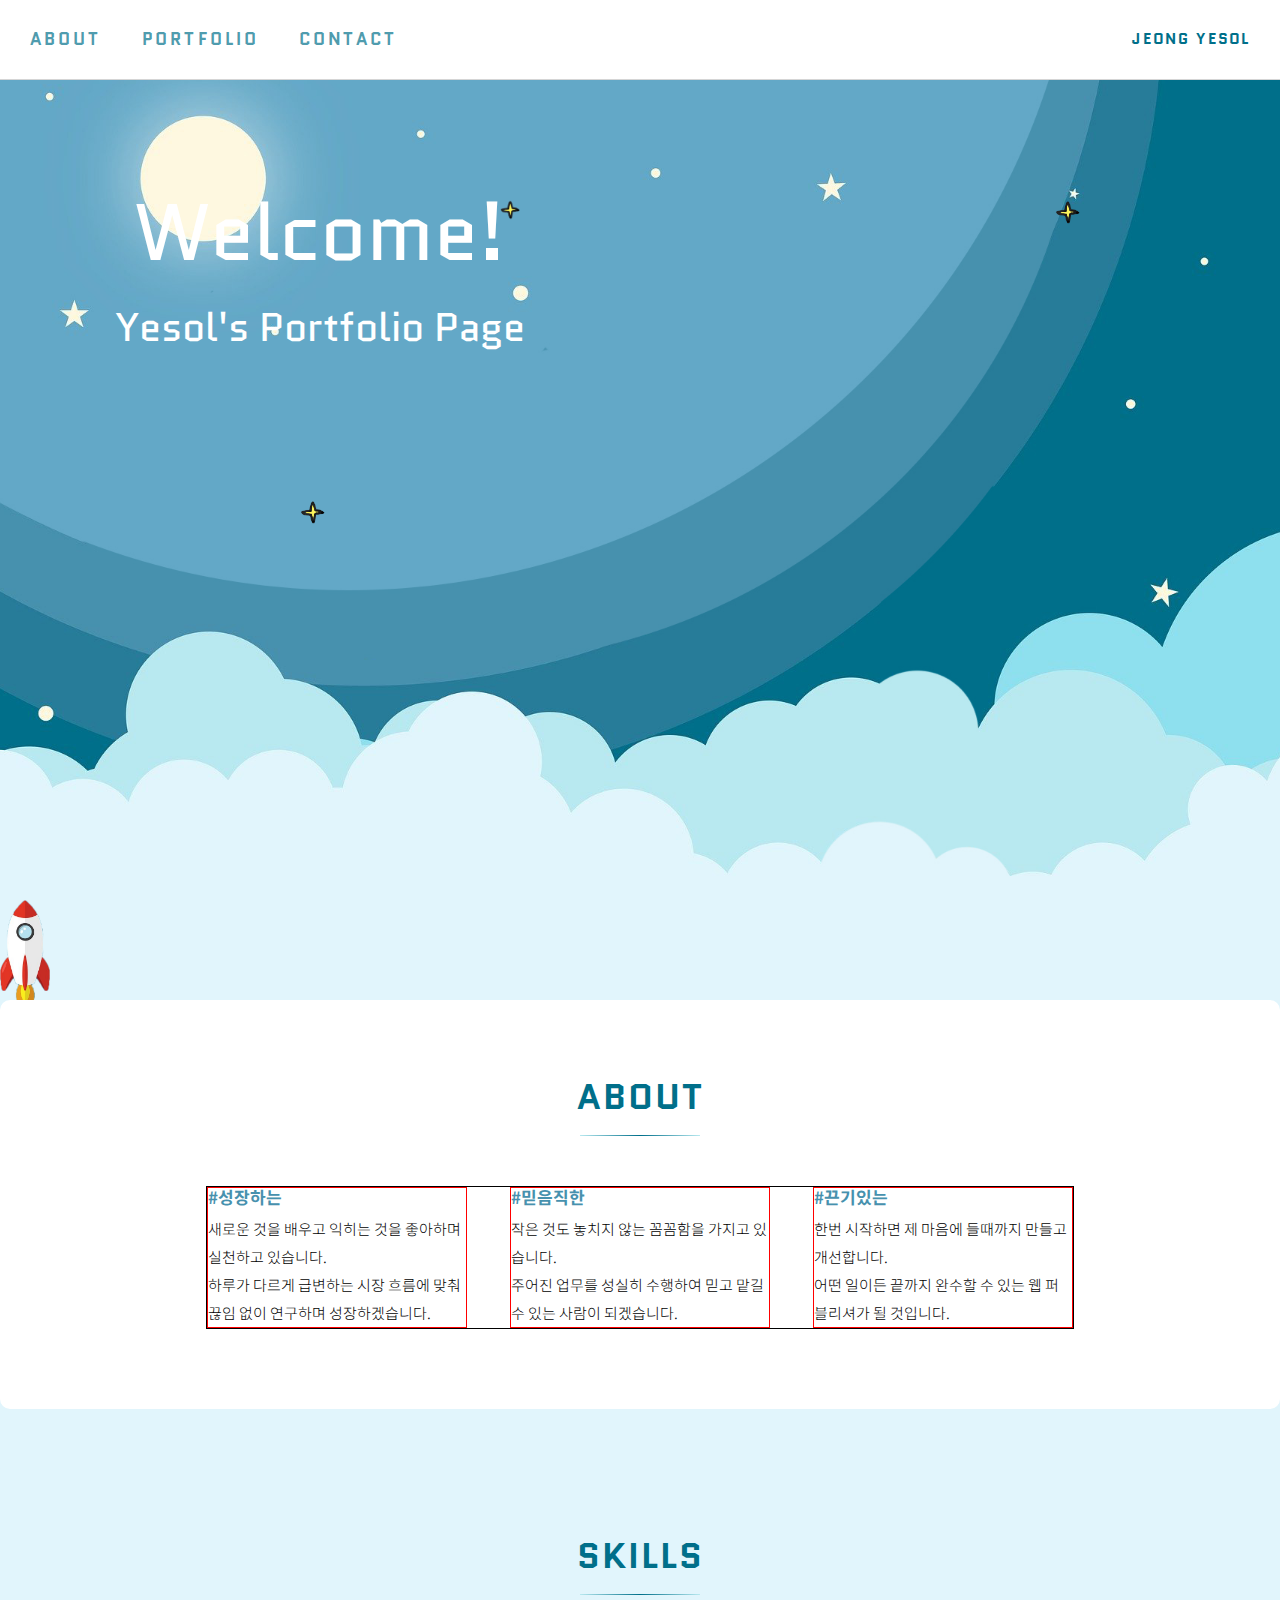
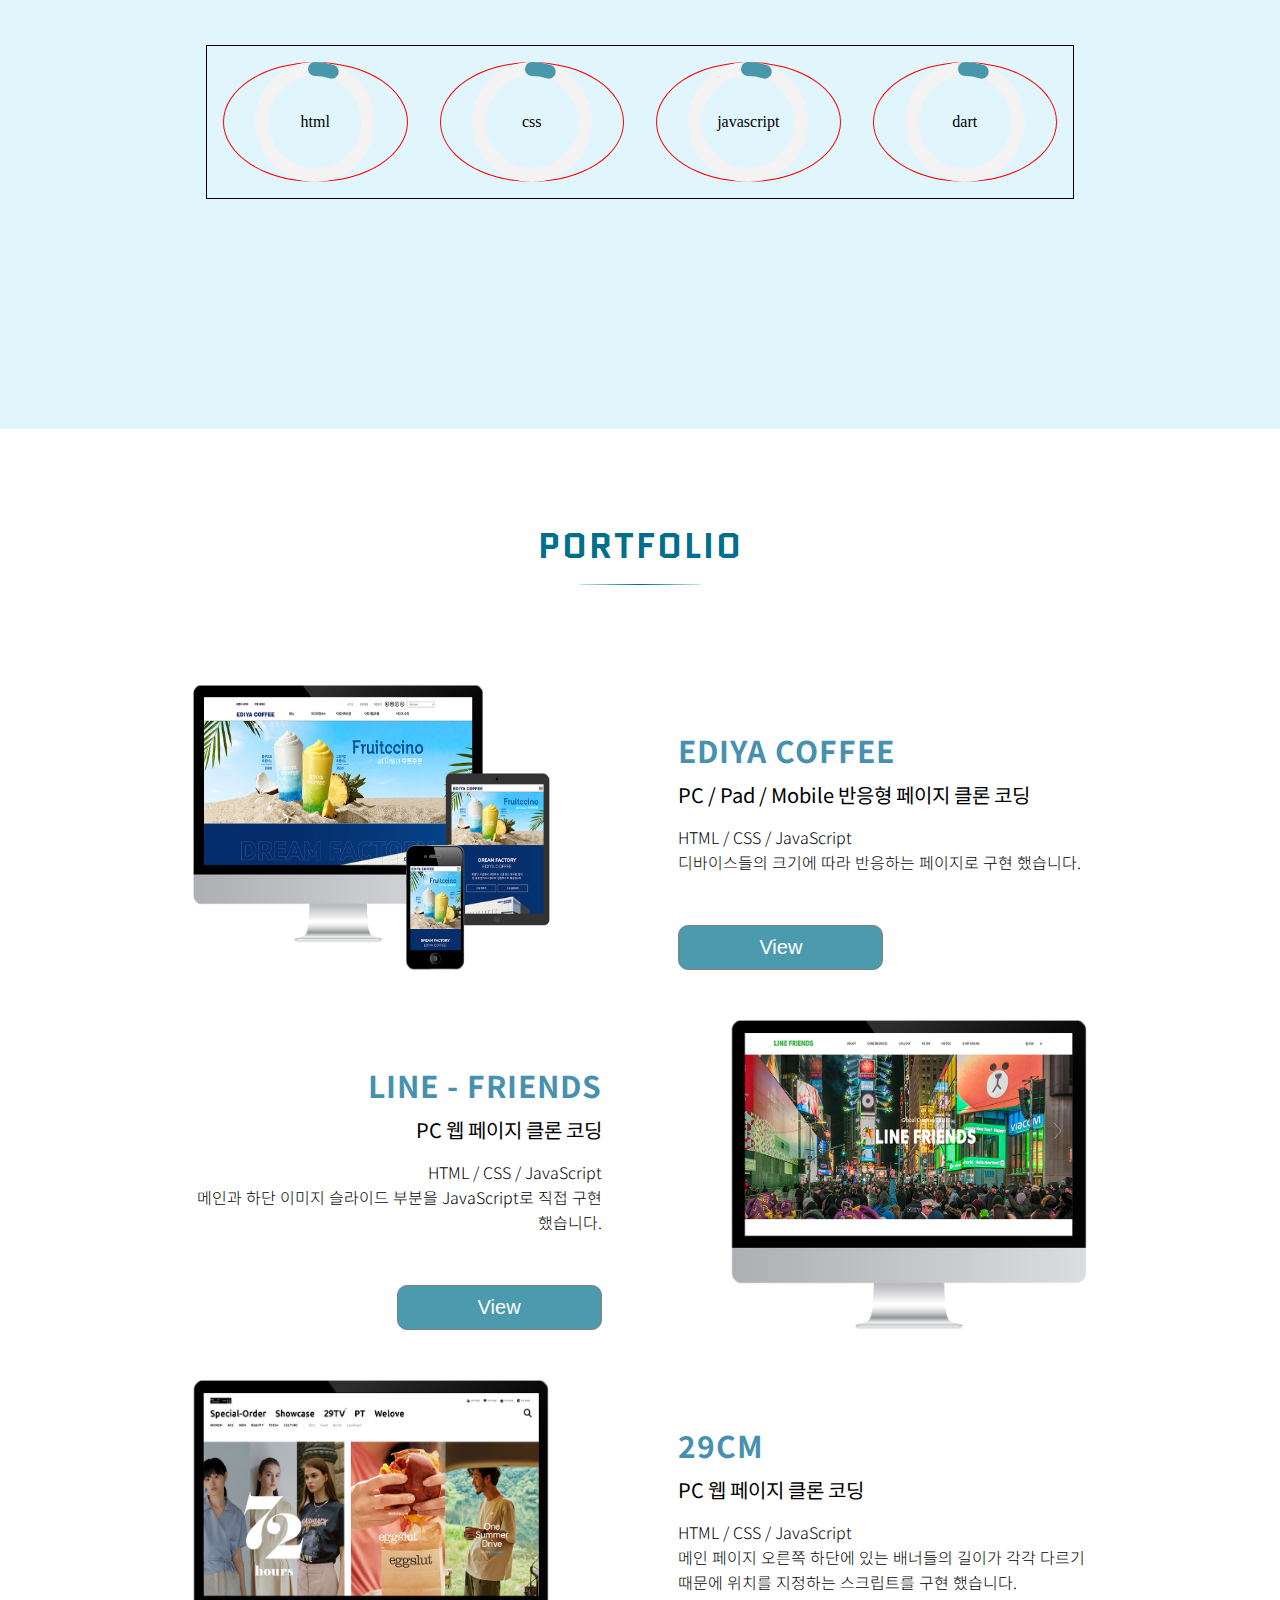
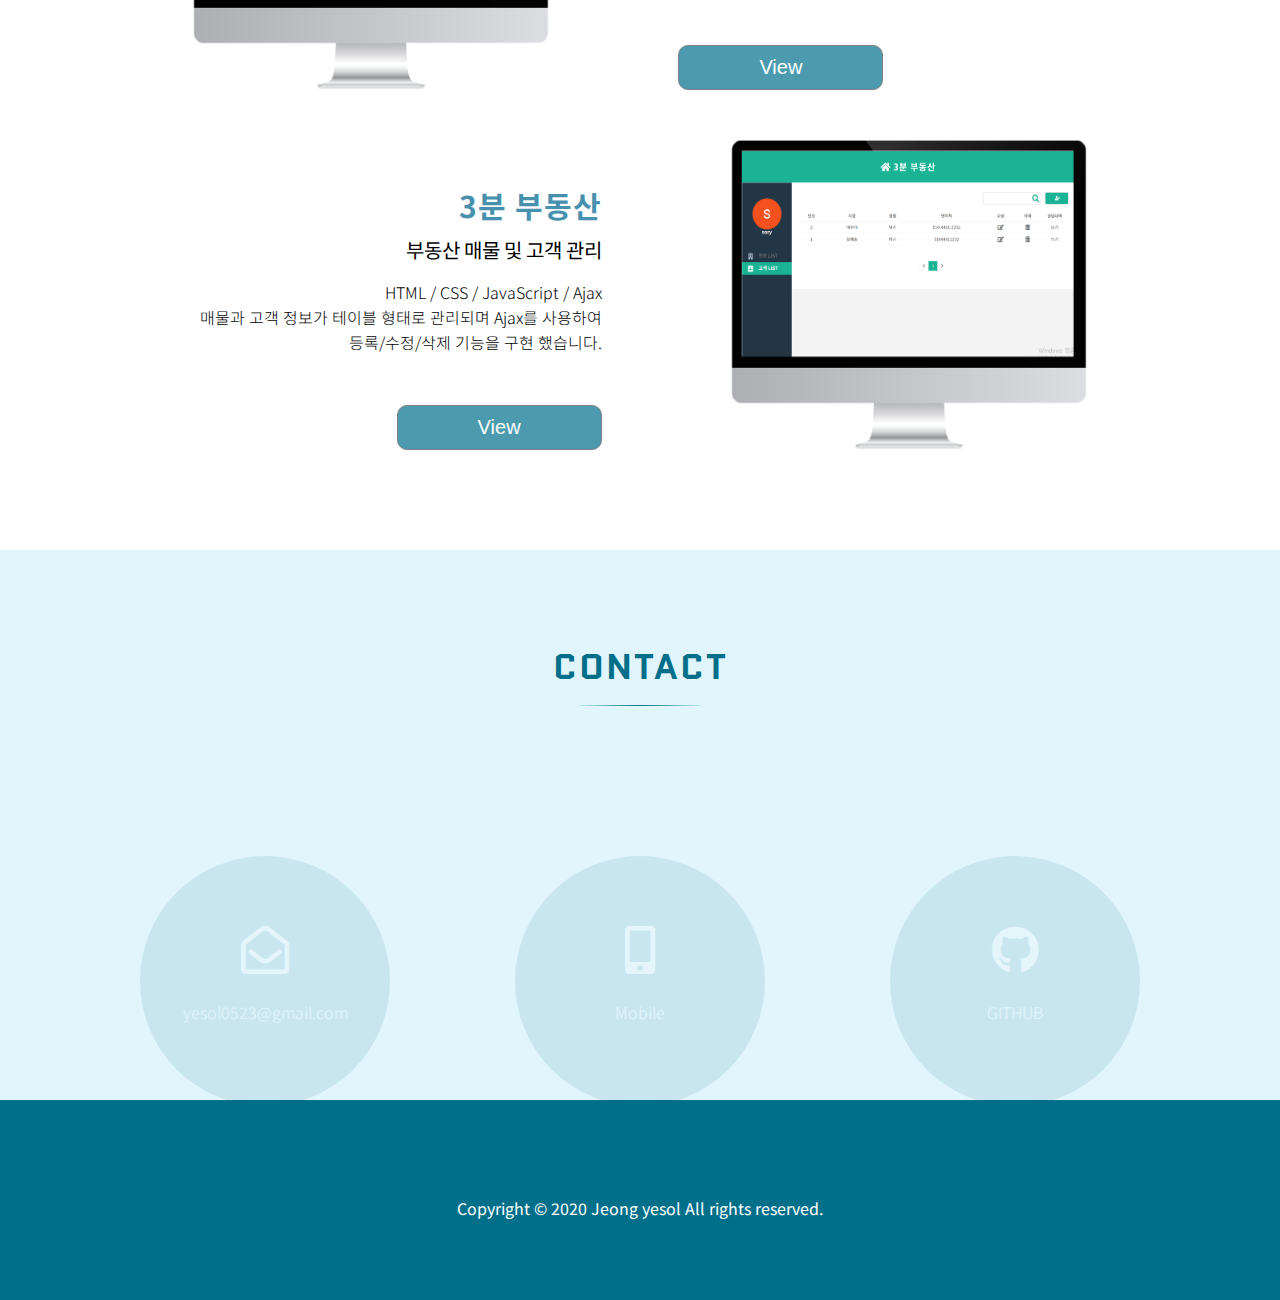
==== commit 2fc8dd69: "Update Skill Section" ====
--- a/index.html
+++ b/index.html
@@ -90,44 +90,42 @@
                         <li class="about_skill">
                             <h2>SKILLS</h2>
                             <div class="line"></div>
-                            <!-- <h3>Skills</h3> -->
-                            <ul>
-                                <li>
-                                    <div class="html_icon"></div>
-                                    <div class="skill_desc">
-                                        <h5>HTML5</h5>
-                                        <p>시맨틱 태그, 웹접근성, 웹표준을 준수하여 작업합니다.</p>
-                                    </div>
-                                </li>
-                                <li>
-                                    <div class="css_icon"></div>
-                                    <div class="skill_desc">
-                                        <h5>CSS3</h5>
-                                        <p>
-                                            애니메이션, 미디어쿼리를 이용한 반응형 페이지를 구성할
-                                            수 있습니다.
-                                        </p>
-                                    </div>
-                                </li>
-                                <li>
-                                    <div class="js_icon"></div>
-                                    <div class="skill_desc">
-                                        <h5>JavaScript</h5>
-                                        <p>
-                                            DOM구조를 이해하며, 홈페이지 작업에 필요한 Vanila
-                                            Javascript를 사용할 수 있습니다.
-                                        </p>
-                                    </div>
-                                </li>
-                                <li>
-                                    <div class="dart_icon"></div>
-                                    <div class="skill_desc">
-                                        <h5>JavaScript</h5>
-                                        <p>
-                                            DOM구조를 이해하며, 홈페이지 작업에 필요한 Vanila
-                                            Javascript를 사용할 수 있습니다.
-                                        </p>
-                                    </div>
+                            <ul class="circle_wrap">
+                                <li class="circle circle_1">
+                                    <div class="pie">
+                                        <svg>
+                                            <circle cx="60" cy="60" r="53"></circle>
+                                            <circle cx="60" cy="60" r="53"></circle>
+                                        </svg>
+                                    </div>
+                                    <div class="wrap_txt counter">html</div>
+                                </li>
+                                <li class="circle circle_2">
+                                    <div class="pie">
+                                        <svg>
+                                            <circle cx="60" cy="60" r="53"></circle>
+                                            <circle cx="60" cy="60" r="53"></circle>
+                                        </svg>
+                                    </div>
+                                    <div class="wrap_txt counter">css</div>
+                                </li>
+                                <li class="circle circle_3">
+                                    <div class="pie">
+                                        <svg>
+                                            <circle cx="60" cy="60" r="53"></circle>
+                                            <circle cx="60" cy="60" r="53"></circle>
+                                        </svg>
+                                    </div>
+                                    <div class="wrap_txt counter">javascript</div>
+                                </li>
+                                <li class="circle circle_4">
+                                    <div class="pie">
+                                        <svg>
+                                            <circle cx="60" cy="60" r="53"></circle>
+                                            <circle cx="60" cy="60" r="53"></circle>
+                                        </svg>
+                                    </div>
+                                    <div class="wrap_txt counter">dart</div>
                                 </li>
                             </ul>
                         </li>
@@ -240,6 +238,7 @@
             </footer>
         </div>
     </body>
+    <script src="main.js"></script>
     <script>
         window.addEventListener("scroll", scrollWork, {
             passive: true, // 스크롤 성능 향상을 위한 옵션으로 true일 경우, 스크롤을 위해 블록되는 것을 방지한다. 사용하지 않을 경우 크롬에서 경고 발생
--- a/css/main.css
+++ b/css/main.css
@@ -308,9 +308,10 @@
 /* ABOUT SKILL */
 #about .about_skill {
     position: relative;
-}
-
-#about .about_skill ul li div:nth-child(1) {
+    background-color: #E1F5FC;
+}
+
+/* #about .about_skill ul li div:nth-child(1) {
     background-color: #FEF8E0;
     background-size: 65px;
     background-repeat: no-repeat;
@@ -320,29 +321,109 @@
     margin: 0 auto 30px auto;
     border-radius: 50%;
     box-shadow: 1px 1px 10px 1px gray;
-}
-
-#about .about_skill ul li .html_icon {
-    background-image: url('../img/html_icon.png');
-}
-
-#about .about_skill ul li .css_icon {
-    background-image: url('../img/css_icon.png');
-}
-
-#about .about_skill ul li .js_icon {
-    background-image: url('../img/js_icon.png');
-}
-
-section #about .about_skill ul li .dart_icon {
-    background-image: url('../img/dart_icon.png');
+} */
+
+#about .about_skill .progras_back{
+    position: relative;
+    display:inline-block;
+    width: 130px;
+    height: 130px;
+    border-radius: 50%;
+    transition: 0.3s;
     border: 1px solid red;
-    /* background-position: ; */
-}
-
-#about .about_skill ul li .skill_desc {
-    font-family: 'Noto Sans KR', sans-serif;
-}
+    /* background-color: #006F8A; */
+    color: #050641;
+}
+
+#about .about_skill .progras_back span{
+    background: #fff;
+    display : block;
+    position: absolute;
+    top:50%; 
+    left:50%;
+    width:80px; 
+    height:80px;
+    border-radius: 50%;
+    border: 1px solid black;
+    text-align:center;
+    font-size:20px;
+     transform: translate(-50%, -50%);
+}
+
+:root {
+    --green: #006450;
+    --red: #ff4a50;
+    --yellow: #f2d832;
+    --font: 'Klee One', cursive;
+  }
+
+  .circle {
+    cursor: pointer;
+    margin: 1rem;
+    width: 120px;
+    height: 120px;
+    border-radius: 50%;
+    position: relative;
+  }
+  .pie {
+    width: 120px;
+    height: 120px;
+    border-radius: 50%;
+    position: absolute;
+    top: 50%;
+    left: 50%;
+    transform: translate(-50%, -50%) rotate(-90deg);
+  }
+  circle {
+    fill: none;
+    stroke: rgb(243, 243, 243);
+    stroke-width: 14;
+  }
+  circle:nth-child(2) {
+    stroke: rgba(0, 111, 138, 0.7);
+    stroke-dashoffset: 316px;
+    stroke-dasharray: 333px;
+    stroke-linecap: round;
+    transition: stroke-dashoffset 2s;
+  }
+
+  .circle_1.on circle:nth-child(2) {
+    stroke-dashoffset: calc(332px - 332px * 10 / 100);
+  }
+
+  .circle_2.on circle:nth-child(2) {
+    stroke-dashoffset: calc(332px - 332px * 50 / 100);
+  }
+
+  .circle_3.on circle:nth-child(2) {
+    stroke-dashoffset: calc(332px - 332px * 90 / 100);
+  }
+
+  .circle_4.on circle:nth-child(2) {
+    stroke-dashoffset: calc(332px - 332px * 80 / 100);
+  }
+  .wrap_txt {
+    position: absolute;
+    top: 50%;
+    left: 50%;
+    transform: translate(-50%, -50%);
+  }
+
+/* .progras_back{
+    animation: pie1 0.5s forwards;
+  }
+  @keyframes pie1{
+    0%{background : conic-gradient(#ccc 0% 0%, #ffffff 0% 100%)}
+    12%{background : conic-gradient(#ccc 0% 10%, #ffffff 0% 100%)}
+    25%{background : conic-gradient(#ccc 0% 20%, #ffffff 0% 100%)}
+    38%{background : conic-gradient(#ccc 0% 30%, #ffffff 0% 100%)}
+    50%{background : conic-gradient(#ccc 0% 40%, #ffffff 0% 100%)}
+    62%{background : conic-gradient(#ccc 0% 50%, #ffffff 0% 100%)}
+    75%{background : conic-gradient(#ccc 0% 60%, #ffffff 0% 100%)}
+    88%{background : conic-gradient(#ccc 0% 70%, #ffffff 0% 100%)}
+    100%{background : conic-gradient(#ccc 0% 80%, #ffffff 80% 100%)}
+  }
+   */
 
 
 /* PORTFOLIO SECTION */
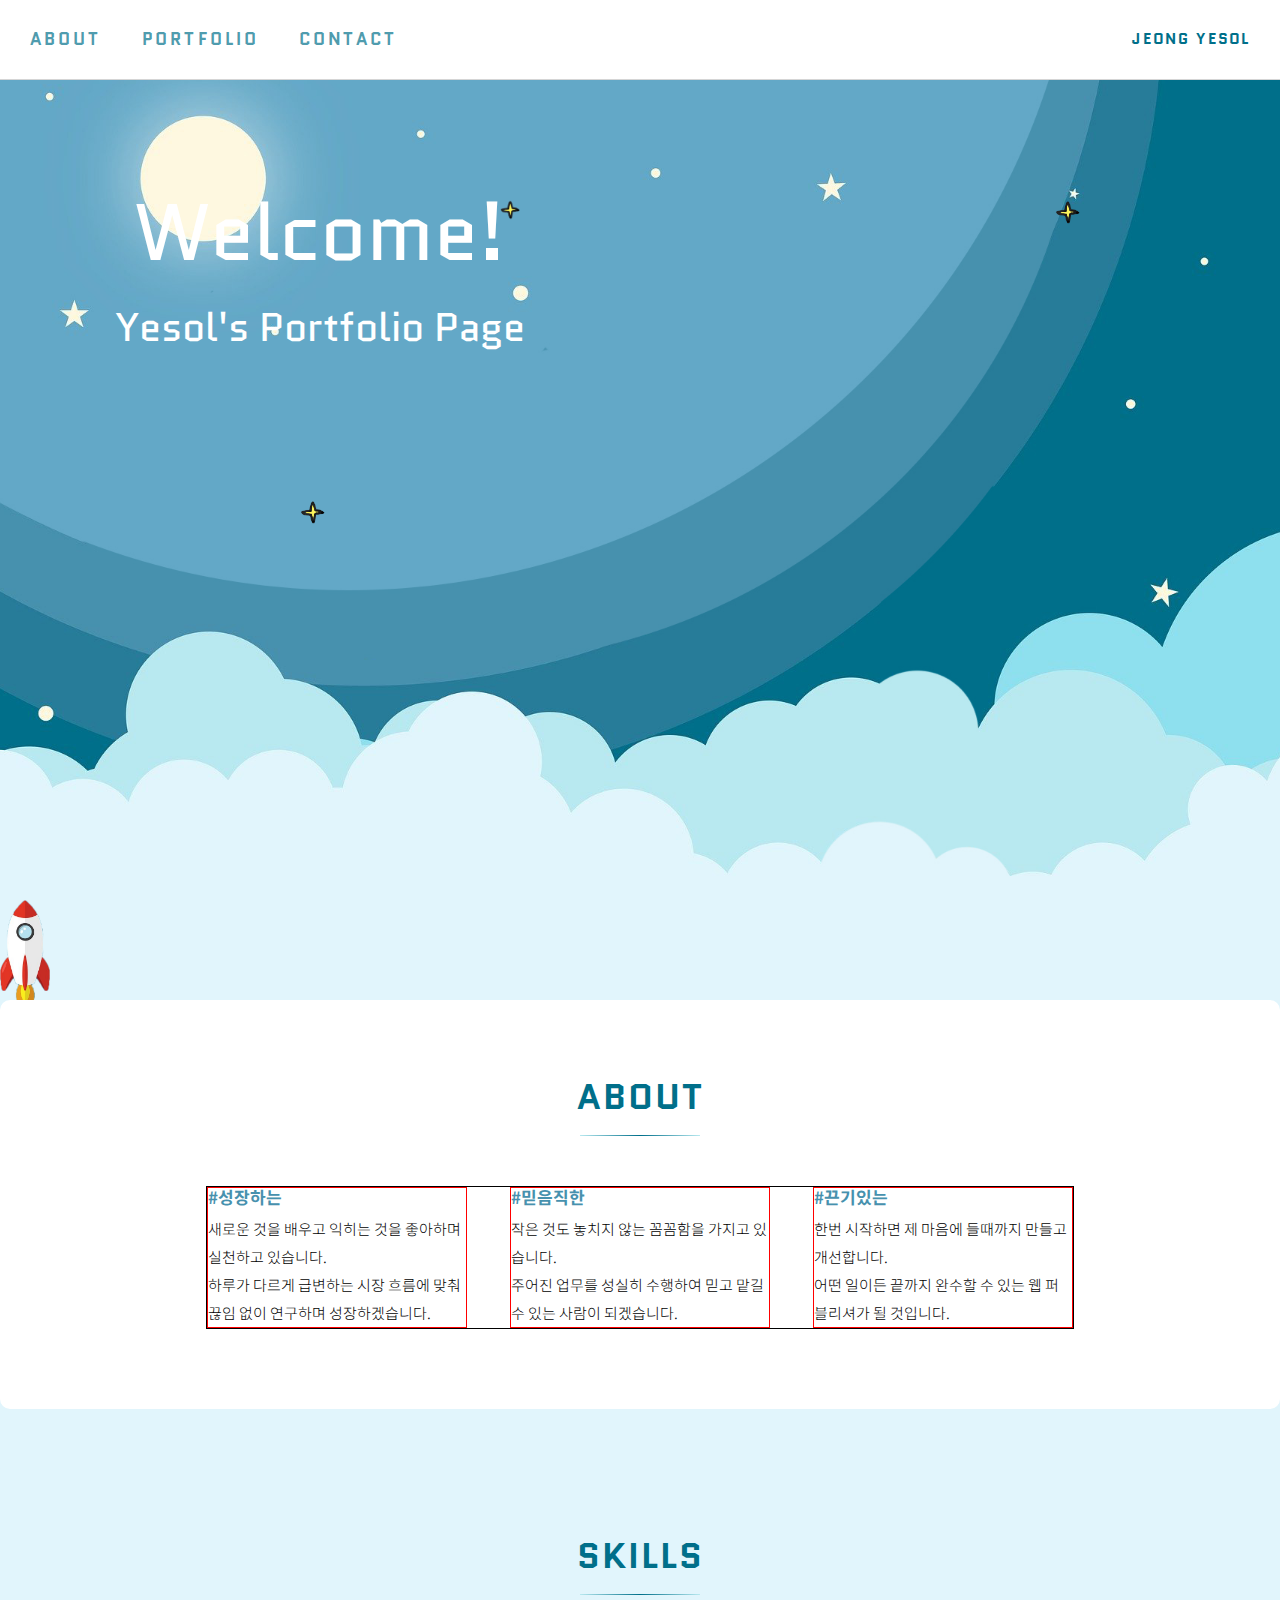
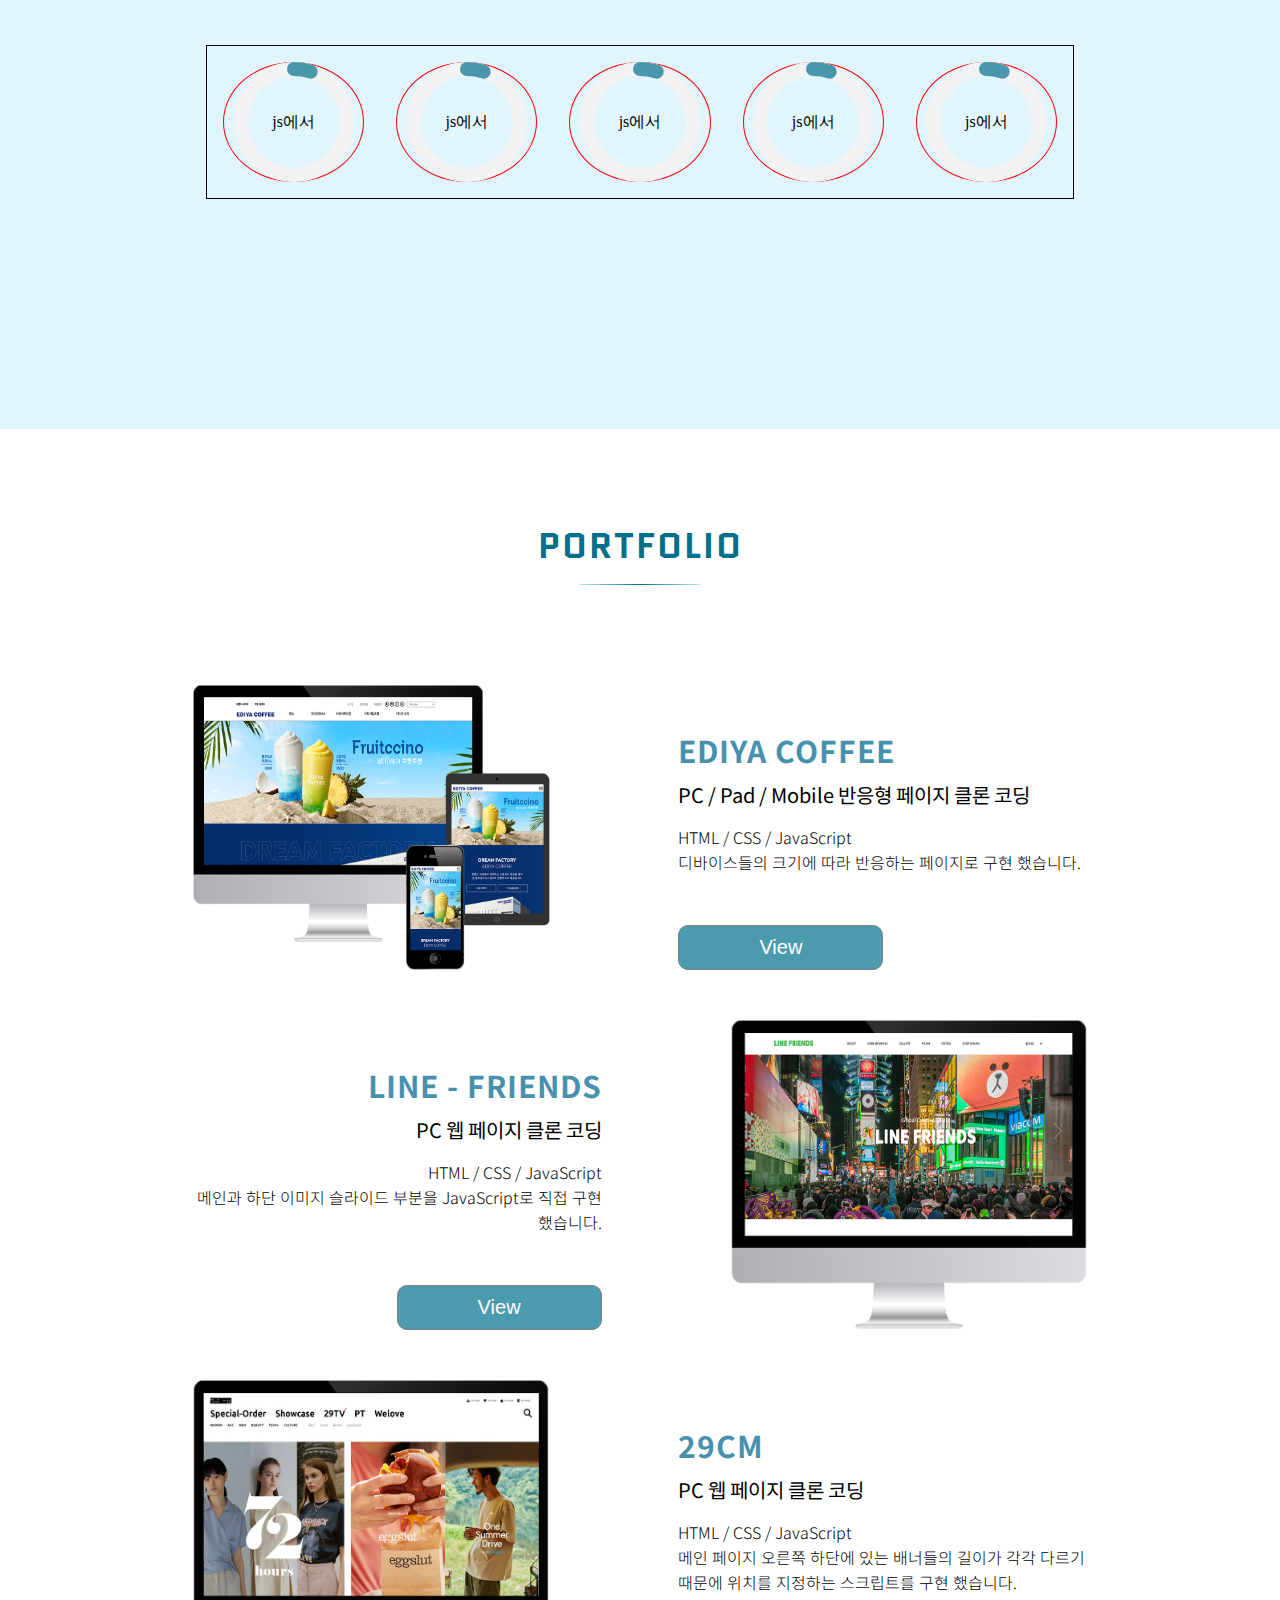
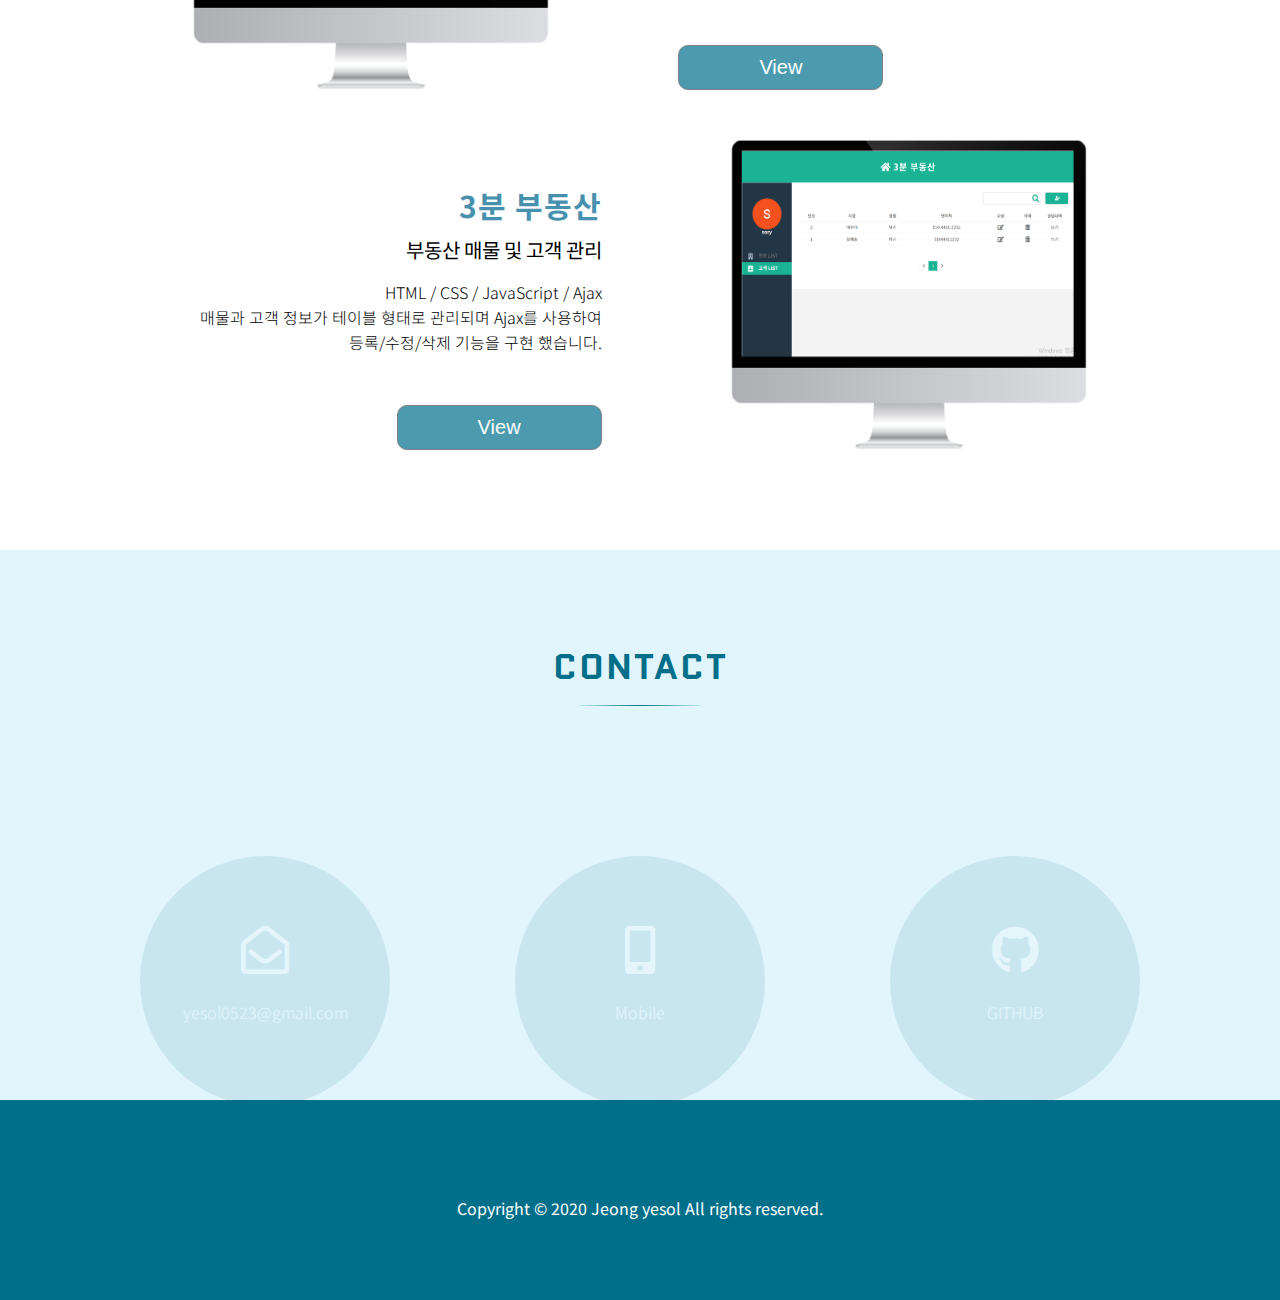
==== commit 9c87ef1c: "스킬 요소 js로 변경" ====
--- a/index.html
+++ b/index.html
@@ -19,6 +19,7 @@
             href="https://cdnjs.cloudflare.com/ajax/libs/font-awesome/5.13.0/css/all.min.css"
             rel="stylesheet"
         />
+
         <title>정예솔 Portfolio</title>
     </head>
 
@@ -91,41 +92,41 @@
                             <h2>SKILLS</h2>
                             <div class="line"></div>
                             <ul class="circle_wrap">
-                                <li class="circle circle_1">
-                                    <div class="pie">
-                                        <svg>
-                                            <circle cx="60" cy="60" r="53"></circle>
-                                            <circle cx="60" cy="60" r="53"></circle>
-                                        </svg>
-                                    </div>
-                                    <div class="wrap_txt counter">html</div>
-                                </li>
-                                <li class="circle circle_2">
-                                    <div class="pie">
-                                        <svg>
-                                            <circle cx="60" cy="60" r="53"></circle>
-                                            <circle cx="60" cy="60" r="53"></circle>
-                                        </svg>
-                                    </div>
-                                    <div class="wrap_txt counter">css</div>
-                                </li>
-                                <li class="circle circle_3">
-                                    <div class="pie">
-                                        <svg>
-                                            <circle cx="60" cy="60" r="53"></circle>
-                                            <circle cx="60" cy="60" r="53"></circle>
-                                        </svg>
-                                    </div>
-                                    <div class="wrap_txt counter">javascript</div>
-                                </li>
-                                <li class="circle circle_4">
-                                    <div class="pie">
-                                        <svg>
-                                            <circle cx="60" cy="60" r="53"></circle>
-                                            <circle cx="60" cy="60" r="53"></circle>
-                                        </svg>
-                                    </div>
-                                    <div class="wrap_txt counter">dart</div>
+                                <li class=" ">
+                                    <div class="">
+                                        <svg>
+                                            <circle></circle>
+                                            <circle></circle>
+                                        </svg>
+                                    </div>
+                                    <div class="">html</div>
+                                </li>
+                                <li class="">
+                                    <div class="">
+                                        <svg>
+                                            <circle></circle>
+                                            <circle></circle>
+                                        </svg>
+                                    </div>
+                                    <div class="">css</div>
+                                </li>
+                                <li class="">
+                                    <div class="">
+                                        <svg>
+                                            <circle></circle>
+                                            <circle></circle>
+                                        </svg>
+                                    </div>
+                                    <div class="">javascript</div>
+                                </li>
+                                <li class="">
+                                    <div class="">
+                                        <svg>
+                                            <circle></circle>
+                                            <circle></circle>
+                                        </svg>
+                                    </div>
+                                    <div class="">dart</div>
                                 </li>
                             </ul>
                         </li>
--- a/css/main.css
+++ b/css/main.css
@@ -311,18 +311,6 @@
     background-color: #E1F5FC;
 }
 
-/* #about .about_skill ul li div:nth-child(1) {
-    background-color: #FEF8E0;
-    background-size: 65px;
-    background-repeat: no-repeat;
-    background-position: center;
-    width: 140px;
-    height: 140px;
-    margin: 0 auto 30px auto;
-    border-radius: 50%;
-    box-shadow: 1px 1px 10px 1px gray;
-} */
-
 #about .about_skill .progras_back{
     position: relative;
     display:inline-block;
@@ -350,13 +338,6 @@
      transform: translate(-50%, -50%);
 }
 
-:root {
-    --green: #006450;
-    --red: #ff4a50;
-    --yellow: #f2d832;
-    --font: 'Klee One', cursive;
-  }
-
   .circle {
     cursor: pointer;
     margin: 1rem;
@@ -365,6 +346,7 @@
     border-radius: 50%;
     position: relative;
   }
+
   .pie {
     width: 120px;
     height: 120px;
@@ -374,11 +356,15 @@
     left: 50%;
     transform: translate(-50%, -50%) rotate(-90deg);
   }
+
   circle {
     fill: none;
     stroke: rgb(243, 243, 243);
     stroke-width: 14;
-  }
+    display: block;
+    border: 1px solid red;
+  }
+
   circle:nth-child(2) {
     stroke: rgba(0, 111, 138, 0.7);
     stroke-dashoffset: 316px;
@@ -402,13 +388,18 @@
   .circle_4.on circle:nth-child(2) {
     stroke-dashoffset: calc(332px - 332px * 80 / 100);
   }
+
+  .circle_5.on circle:nth-child(2) {
+    stroke-dashoffset: calc(332px - 332px * 80 / 100);
+  }
+
   .wrap_txt {
     position: absolute;
     top: 50%;
     left: 50%;
     transform: translate(-50%, -50%);
   }
-
+  
 /* .progras_back{
     animation: pie1 0.5s forwards;
   }
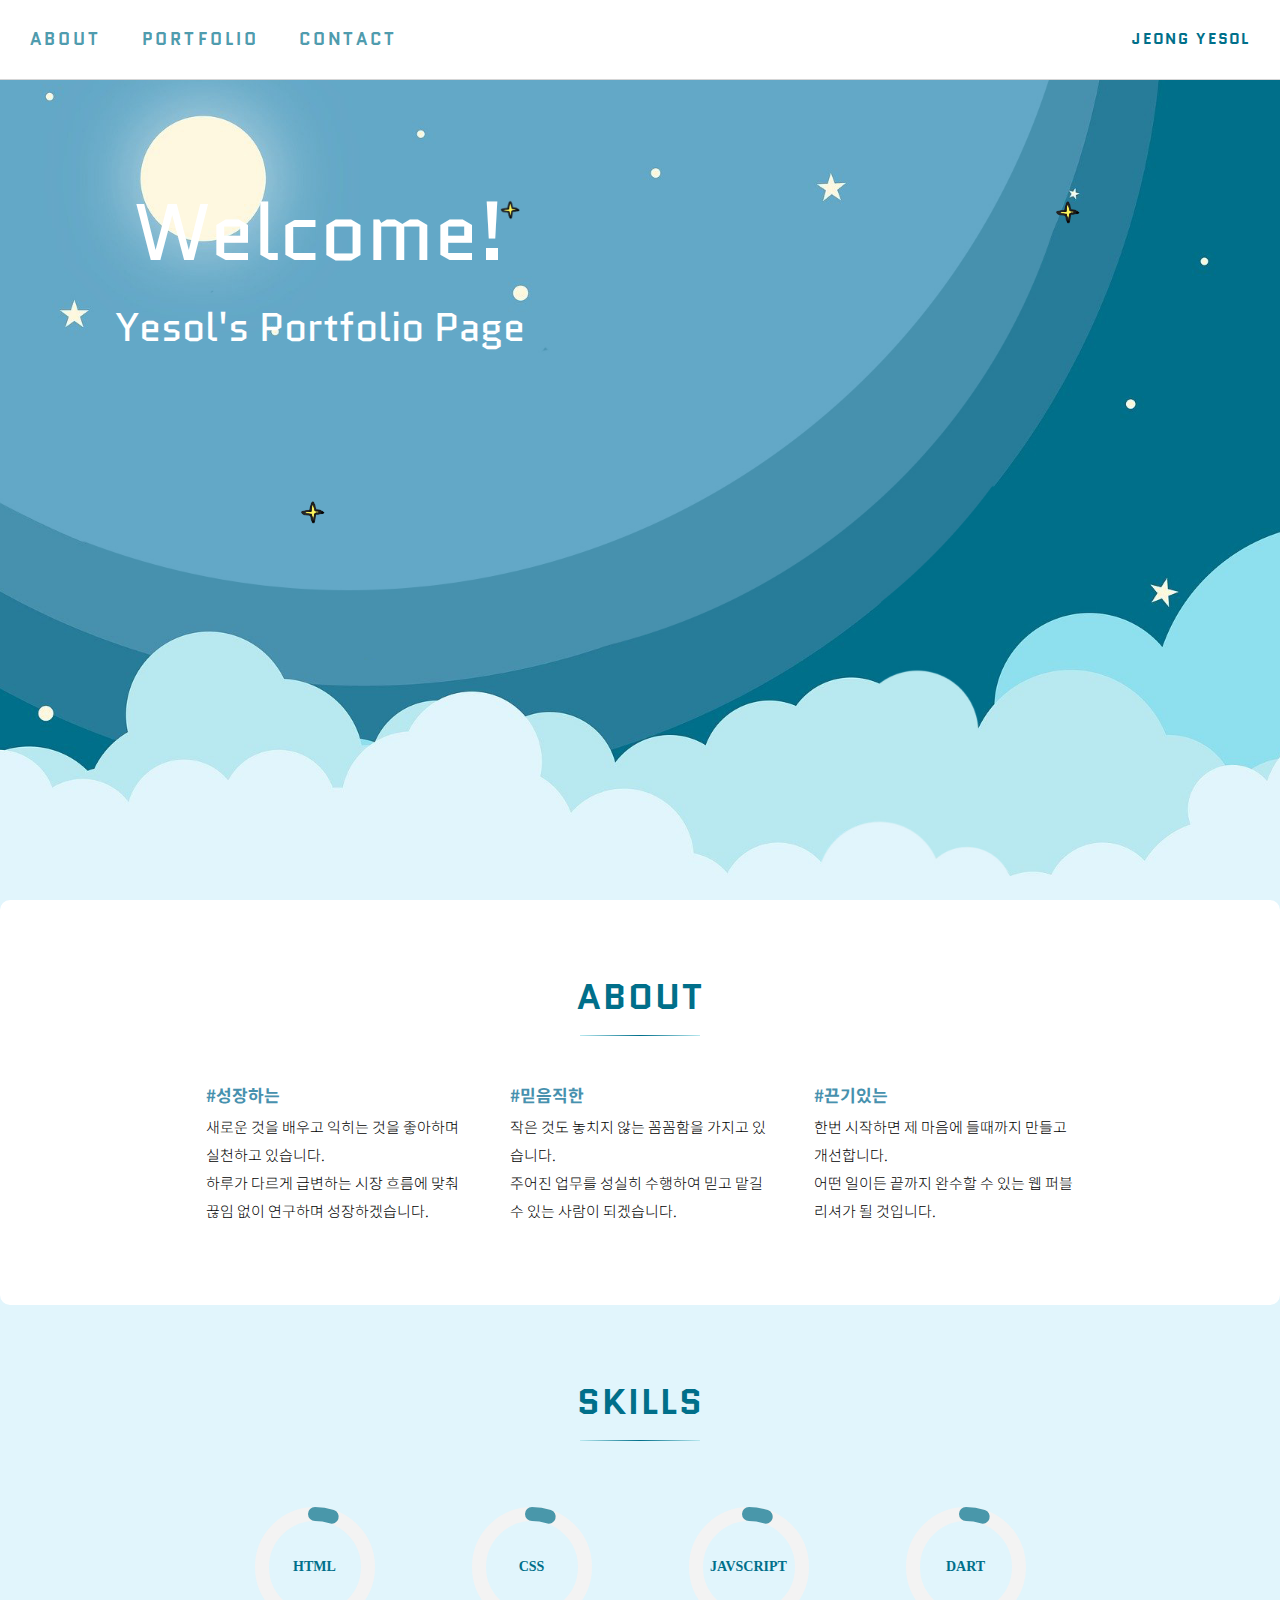
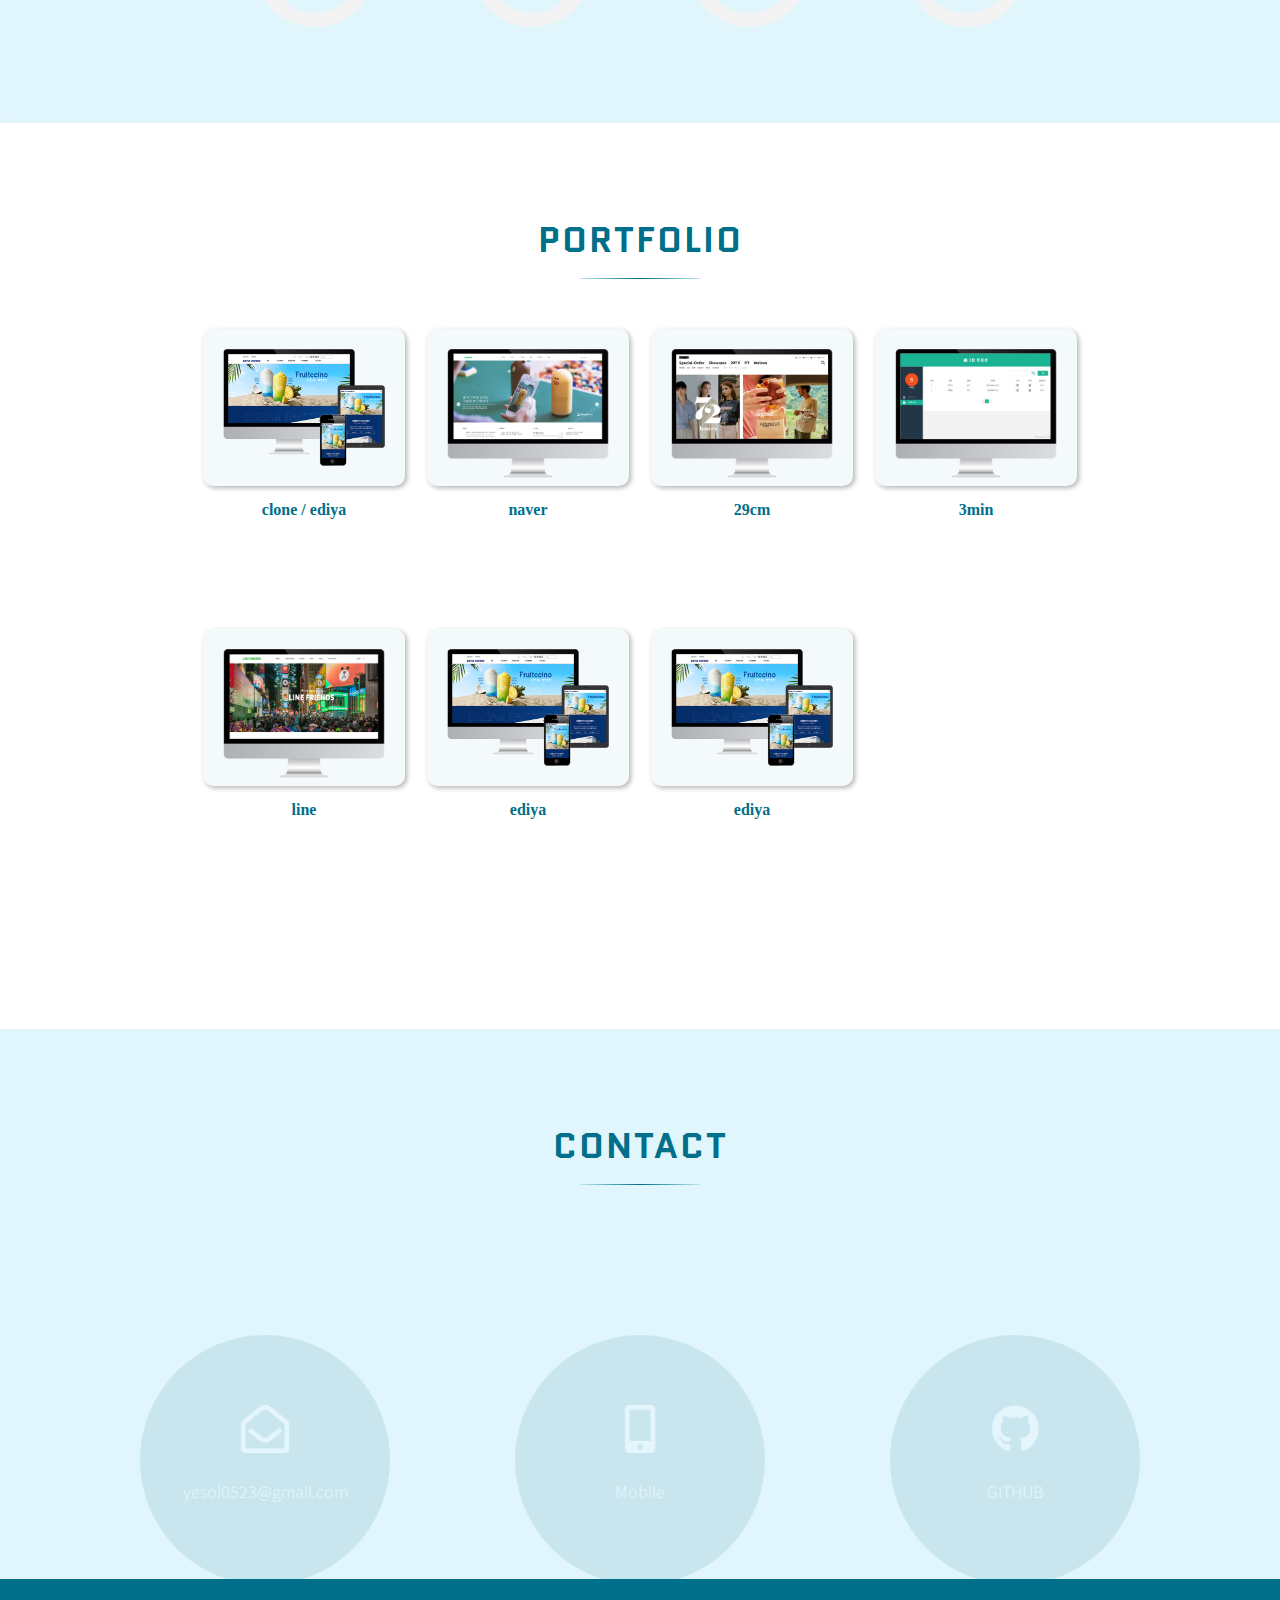
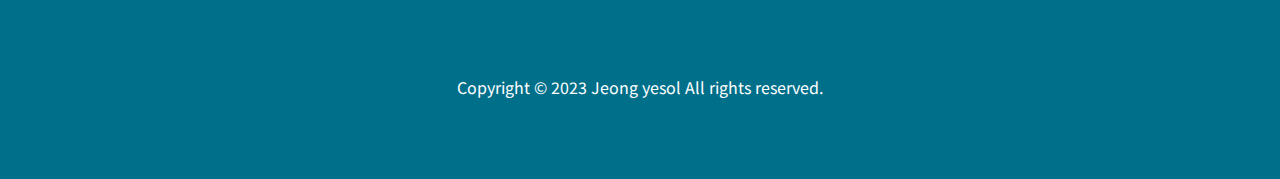
==== commit b74b9f29: "포트폴리오 디자인 수정 및 추가" ====
--- a/index.html
+++ b/index.html
@@ -91,123 +91,14 @@
                         <li class="about_skill">
                             <h2>SKILLS</h2>
                             <div class="line"></div>
-                            <ul class="circle_wrap">
-                                <li class=" ">
-                                    <div class="">
-                                        <svg>
-                                            <circle></circle>
-                                            <circle></circle>
-                                        </svg>
-                                    </div>
-                                    <div class="">html</div>
-                                </li>
-                                <li class="">
-                                    <div class="">
-                                        <svg>
-                                            <circle></circle>
-                                            <circle></circle>
-                                        </svg>
-                                    </div>
-                                    <div class="">css</div>
-                                </li>
-                                <li class="">
-                                    <div class="">
-                                        <svg>
-                                            <circle></circle>
-                                            <circle></circle>
-                                        </svg>
-                                    </div>
-                                    <div class="">javascript</div>
-                                </li>
-                                <li class="">
-                                    <div class="">
-                                        <svg>
-                                            <circle></circle>
-                                            <circle></circle>
-                                        </svg>
-                                    </div>
-                                    <div class="">dart</div>
-                                </li>
-                            </ul>
+                            <ul class="circle_wrap"></ul>
                         </li>
                     </ul>
                 </article>
                 <article id="portfolio">
                     <h2>PORTFOLIO</h2>
                     <div class="line"></div>
-                    <ul>
-                        <li class="portfolio_ediya">
-                            <img src="img/ediya_site.png" alt="이디야페이지" />
-                            <div class="portfolio_text">
-                                <h3>EDIYA COFFEE</h3>
-                                <h4>PC / Pad / Mobile 반응형 페이지 클론 코딩</h4>
-                                <p>
-                                    HTML / CSS / JavaScript<br />
-                                    디바이스들의 크기에 따라 반응하는 페이지로 구현 했습니다.
-                                </p>
-                                <button
-                                    type="button"
-                                    onclick="window.open('https://yesoljeong.github.io/ediya/') "
-                                >
-                                    View
-                                </button>
-                            </div>
-                        </li>
-                        <li class="portfolio_linefriend">
-                            <img src="img/line_imac.png" alt="라인페이지" />
-                            <div class="portfolio_text">
-                                <h3>LINE - FRIENDS</h3>
-                                <h4>PC 웹 페이지 클론 코딩</h4>
-                                <p>
-                                    HTML / CSS / JavaScript<br />
-                                    메인과 하단 이미지 슬라이드 부분을 JavaScript로 직접 구현
-                                    했습니다.
-                                </p>
-                                <button
-                                    type="button"
-                                    onclick="window.open('https://yesoljeong.github.io/line-friends/') "
-                                >
-                                    View
-                                </button>
-                            </div>
-                        </li>
-                        <li class="portfolio_ediya">
-                            <img src="img/29cm.png" alt="29cm페이지" />
-                            <div class="portfolio_text">
-                                <h3>29CM</h3>
-                                <h4>PC 웹 페이지 클론 코딩</h4>
-                                <p>
-                                    HTML / CSS / JavaScript<br />
-                                    메인 페이지 오른쪽 하단에 있는 배너들의 길이가 각각 다르기
-                                    때문에 위치를 지정하는 스크립트를 구현 했습니다.
-                                </p>
-                                <button
-                                    type="button"
-                                    onclick="window.open('https://yesoljeong.github.io/29CM/') "
-                                >
-                                    View
-                                </button>
-                            </div>
-                        </li>
-                        <li class="portfolio_3min">
-                            <img src="img/3min.png" alt="3분부동산페이지" />
-                            <div class="portfolio_text">
-                                <h3>3분 부동산</h3>
-                                <h4>부동산 매물 및 고객 관리</h4>
-                                <p>
-                                    HTML / CSS / JavaScript / Ajax<br />
-                                    매물과 고객 정보가 테이블 형태로 관리되며 Ajax를 사용하여
-                                    등록/수정/삭제 기능을 구현 했습니다.
-                                </p>
-                                <button
-                                    type="button"
-                                    onclick="window.open('https://3min.yonghochoi.com/') "
-                                >
-                                    View
-                                </button>
-                            </div>
-                        </li>
-                    </ul>
+                    <ul class="portfolio_wrap"></ul>
                 </article>
                 <article id="contact">
                     <h2>CONTACT</h2>
@@ -235,64 +126,9 @@
                 </article>
             </section>
             <footer>
-                <h6>Copyright © 2020 Jeong yesol All rights reserved.</h6>
+                <h6>Copyright © 2023 Jeong yesol All rights reserved.</h6>
             </footer>
         </div>
     </body>
     <script src="main.js"></script>
-    <script>
-        window.addEventListener("scroll", scrollWork, {
-            passive: true, // 스크롤 성능 향상을 위한 옵션으로 true일 경우, 스크롤을 위해 블록되는 것을 방지한다. 사용하지 않을 경우 크롬에서 경고 발생
-        });
-
-        const html = document.querySelector("html");
-        const headerUl = document.querySelector("header ul");
-        const contactLis = document.querySelectorAll("#contact li");
-
-        function scrollWork() {
-            // 스크롤이 어느정도 되면 headerA들에 하나씩 class on을 붙인다
-            // 스크롤탑이 740은 넘고 1630이하까지 되면 첫번째 A에 on을 붙인다
-            // 1640이 되면 두번째 A에 on을 붙인다
-            // 3215가 되면 세번째 A에 on을 붙인다
-            if (html.scrollTop > 740 && html.scrollTop < 1600) {
-                headerUl.children[0].children[0].className = "on";
-            } else {
-                headerUl.children[0].children[0].className = "";
-            }
-
-            if (html.scrollTop > 1600 && html.scrollTop < 3000) {
-                headerUl.children[1].children[0].className = "on";
-            } else {
-                headerUl.children[1].children[0].className = "";
-            }
-
-            if (html.scrollTop > 3500) {
-                headerUl.children[2].children[0].className = "on";
-                for (let i = 0; i < contactLis.length; i++) {
-                    contactLis[i].classList.add("ani");
-                }
-            } else {
-                headerUl.children[2].children[0].className = "";
-                for (let i = 0; i < contactLis.length; i++) {
-                    contactLis[i].classList.remove("ani");
-                }
-            }
-        }
-
-        const headerABtn = document.querySelector("header .hambuger");
-        // console.log(headerABtn)
-
-        headerABtn.addEventListener("click", headerBtn);
-
-        function headerBtn(e) {
-            e.preventDefault();
-            if (headerABtn.classList.contains("on")) {
-                headerABtn.classList.remove("on");
-                headerUl.classList.remove("on");
-            } else {
-                headerABtn.classList.add("on");
-                headerUl.classList.add("on");
-            }
-        }
-    </script>
 </html>
--- a/css/main.css
+++ b/css/main.css
@@ -205,7 +205,6 @@
 }
 
 /* ABOUT SECTION */
-#about,
 #contact {
     width: 100%;
     background-color: #E1F5FC;
@@ -275,6 +274,7 @@
 /* ABOUT PROFILE */
 #about .about_profile {
     position: relative;
+    margin-bottom: 0;
 }
 
 #about .about_profile .profile_img_text {
@@ -291,13 +291,13 @@
 #about .about_profile .profile_img_text ul, #about .about_skill ul {
     width: 70%;
     display: flex;
-    border: 1px solid black;
+    /* border: 1px solid black; */
     justify-content: space-between;
     margin: 0 auto;
 }
 
 #about .about_profile li, #about .about_skill li  {
-    border: 1px solid red;
+    /* border: 1px solid red; */
     width: 30%;
 }
 
@@ -309,33 +309,7 @@
 #about .about_skill {
     position: relative;
     background-color: #E1F5FC;
-}
-
-#about .about_skill .progras_back{
-    position: relative;
-    display:inline-block;
-    width: 130px;
-    height: 130px;
-    border-radius: 50%;
-    transition: 0.3s;
-    border: 1px solid red;
-    /* background-color: #006F8A; */
-    color: #050641;
-}
-
-#about .about_skill .progras_back span{
-    background: #fff;
-    display : block;
-    position: absolute;
-    top:50%; 
-    left:50%;
-    width:80px; 
-    height:80px;
-    border-radius: 50%;
-    border: 1px solid black;
-    text-align:center;
-    font-size:20px;
-     transform: translate(-50%, -50%);
+    margin-bottom: 0;
 }
 
   .circle {
@@ -362,7 +336,7 @@
     stroke: rgb(243, 243, 243);
     stroke-width: 14;
     display: block;
-    border: 1px solid red;
+    /* border: 1px solid red; */
   }
 
   circle:nth-child(2) {
@@ -374,23 +348,19 @@
   }
 
   .circle_1.on circle:nth-child(2) {
-    stroke-dashoffset: calc(332px - 332px * 10 / 100);
+    stroke-dashoffset: calc(332px - 332px * 90 / 100);
   }
 
   .circle_2.on circle:nth-child(2) {
+    stroke-dashoffset: calc(332px - 332px * 80 / 100);
+  }
+
+  .circle_3.on circle:nth-child(2) {
+    stroke-dashoffset: calc(332px - 332px * 60 / 100);
+  }
+
+  .circle_4.on circle:nth-child(2) {
     stroke-dashoffset: calc(332px - 332px * 50 / 100);
-  }
-
-  .circle_3.on circle:nth-child(2) {
-    stroke-dashoffset: calc(332px - 332px * 90 / 100);
-  }
-
-  .circle_4.on circle:nth-child(2) {
-    stroke-dashoffset: calc(332px - 332px * 80 / 100);
-  }
-
-  .circle_5.on circle:nth-child(2) {
-    stroke-dashoffset: calc(332px - 332px * 80 / 100);
   }
 
   .wrap_txt {
@@ -398,24 +368,11 @@
     top: 50%;
     left: 50%;
     transform: translate(-50%, -50%);
-  }
-  
-/* .progras_back{
-    animation: pie1 0.5s forwards;
-  }
-  @keyframes pie1{
-    0%{background : conic-gradient(#ccc 0% 0%, #ffffff 0% 100%)}
-    12%{background : conic-gradient(#ccc 0% 10%, #ffffff 0% 100%)}
-    25%{background : conic-gradient(#ccc 0% 20%, #ffffff 0% 100%)}
-    38%{background : conic-gradient(#ccc 0% 30%, #ffffff 0% 100%)}
-    50%{background : conic-gradient(#ccc 0% 40%, #ffffff 0% 100%)}
-    62%{background : conic-gradient(#ccc 0% 50%, #ffffff 0% 100%)}
-    75%{background : conic-gradient(#ccc 0% 60%, #ffffff 0% 100%)}
-    88%{background : conic-gradient(#ccc 0% 70%, #ffffff 0% 100%)}
-    100%{background : conic-gradient(#ccc 0% 80%, #ffffff 80% 100%)}
-  }
-   */
-
+    color: #006F8A;
+    font-weight: bold;
+    text-transform: uppercase;
+    font-size: 14px;
+  }
 
 /* PORTFOLIO SECTION */
 #portfolio {
@@ -424,18 +381,62 @@
     background-color: #fff;
 }
 
+#portfolio ul{
+    display: grid;
+    grid-template-rows: repeat(2, 300px);
+    grid-template-columns: repeat(4, 1fr);
+    width: 70%;
+    margin: 0 auto;
+    /* border:1px solid red */
+}
+
 #portfolio ul li {
-    display: flex;
-    justify-content: space-around;
-    margin-bottom: 100px;
-    padding-top: 50px;
+    position:relative;
+    width: 100%;
+    height: 0;
+    padding-bottom: 70%;
+    /* overflow: hidden; */
+    /* border: 1px solid red; */
+}
+
+#portfolio ul li div:nth-child(1) {
+    text-align: center;
+    border-radius: 10px;
+    background-color: #f4f9fb;
+    box-shadow: 2px 2px 5px #b5b5b5;
+    padding: 20px 0 20px 0;
+    position:absolute;
+    top: 0;
+    left: 5%;
+    width: 90%;
+    height: 100%;
+    /* border:1px solid red; */
+}
+
+#portfolio ul li div:nth-child(1) a{
+    border:1px solid red;
+    display: absolute;
+    width: 100%;
+    height: 100%;
+}
+
+#portfolio ul li div:nth-child(2) {
+    /* border:1px solid red; */
+    margin-top:20px;
+    text-align: center;
+    color: #006F8A;
+    font-weight:bold;
+    position: absolute;
+    left: 50%;
+    bottom:-40px;
+    transform: translate(-50%, -50%);
+
+}
+
+#portfolio ul li img {
     width: 80%;
-    margin: 0 auto;
-}
-
-#portfolio ul li img {
-    background: #fff;
-    width: 35%;
+    /* height: 200px; */
+    object-fit: contain;
 }
 
 #portfolio ul li .portfolio_text {
